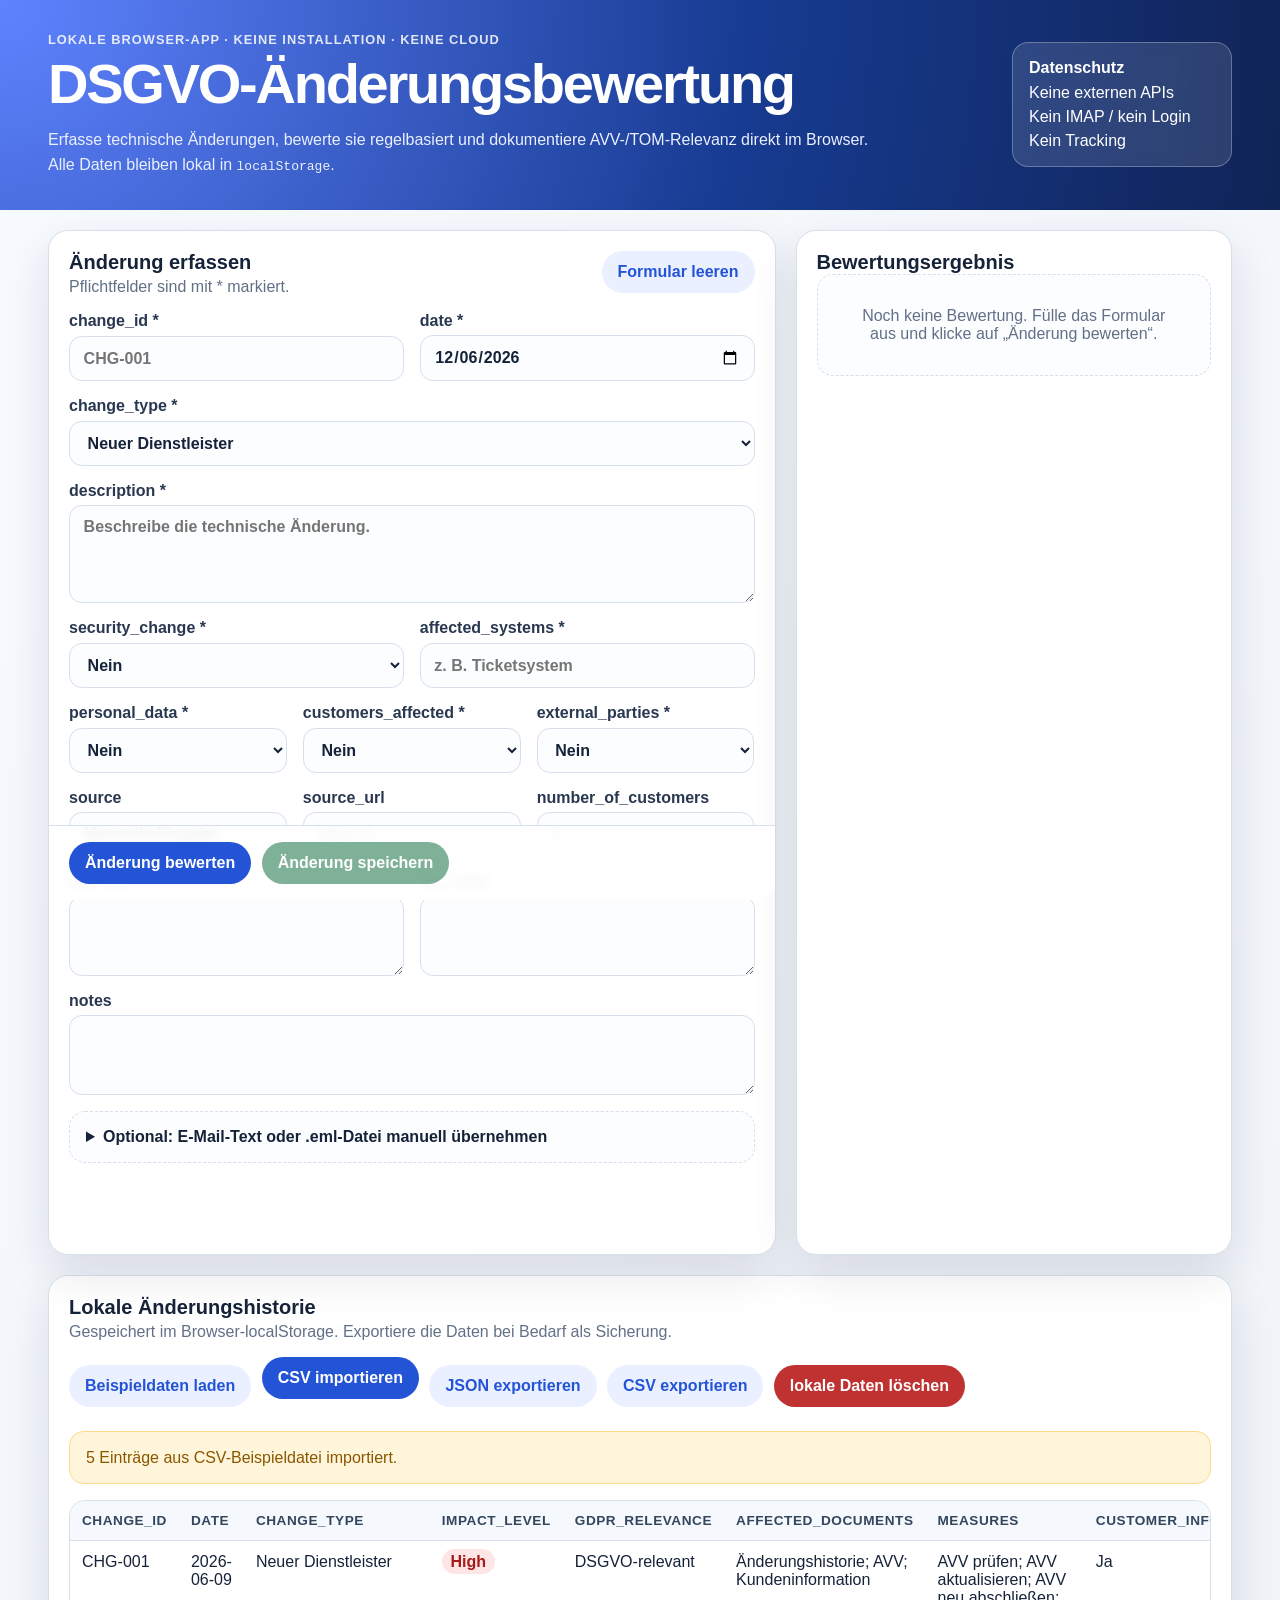
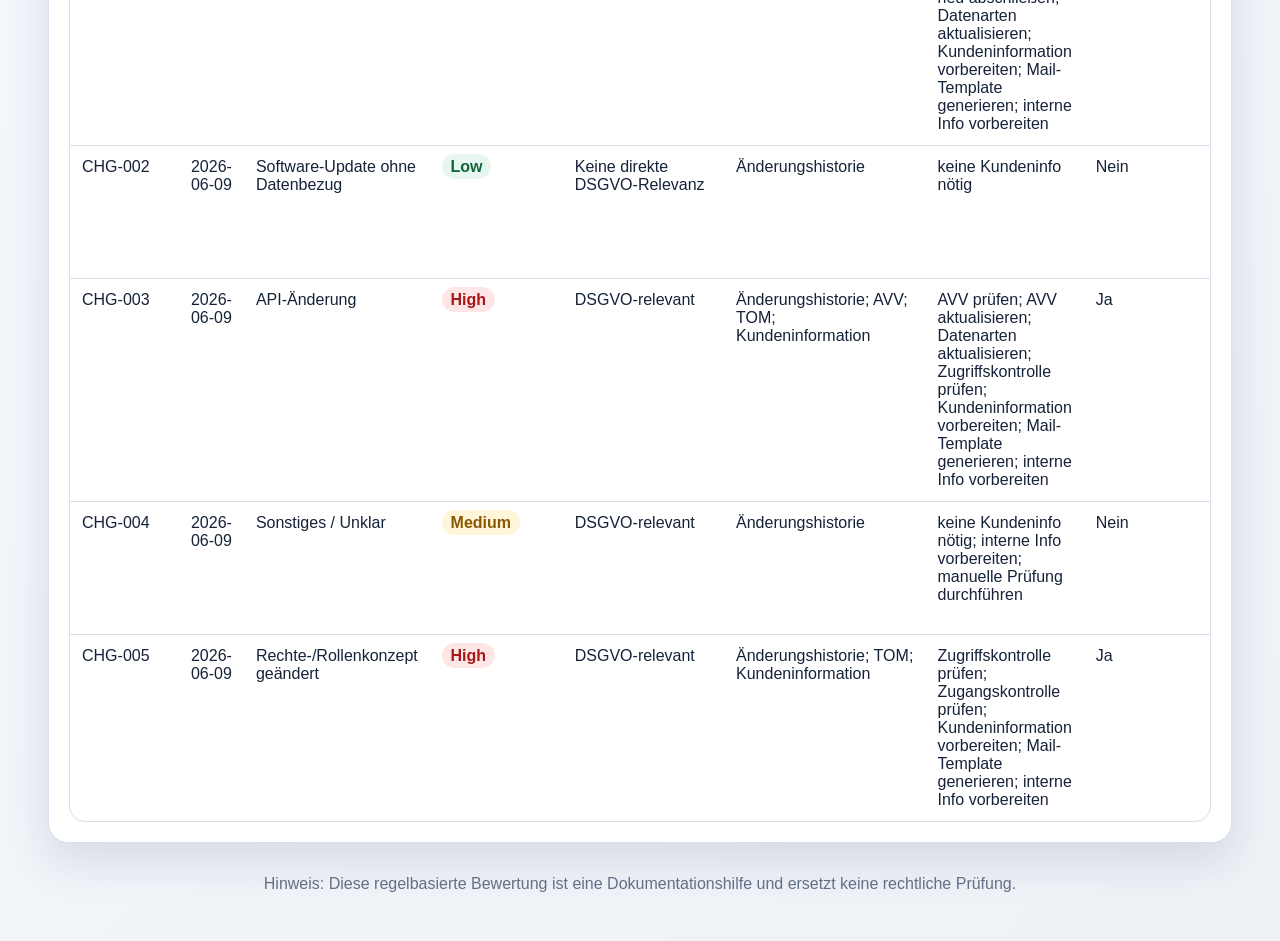
==== index.html @ 9f5cf0b9 "Merge branch 'main' into codex/build-mvp-version-of-local-gdpr-assessment-app-z690v2" ====
<!doctype html>
<html lang="de">
<head>
  <meta charset="utf-8">
  <meta name="viewport" content="width=device-width, initial-scale=1">
  <title>Lokale DSGVO-Änderungsbewertung</title>
  <link rel="stylesheet" href="styles.css">
</head>
<body>
  <header class="hero">
    <div>
      <p class="eyebrow">Lokale Browser-App · keine Installation · keine Cloud</p>
      <h1>DSGVO-Änderungsbewertung</h1>
      <p class="intro">Erfasse technische Änderungen, bewerte sie regelbasiert und dokumentiere AVV-/TOM-Relevanz direkt im Browser. Alle Daten bleiben lokal in <code>localStorage</code>.</p>
    </div>
    <div class="privacy-card" aria-label="Datenschutzhinweise">
      <strong>Datenschutz</strong>
      <span>Keine externen APIs</span>
      <span>Kein IMAP / kein Login</span>
      <span>Kein Tracking</span>
    </div>
  </header>

  <main class="app-shell">
    <section class="panel form-panel" aria-labelledby="form-title">
      <div class="section-heading">
        <div>
          <h2 id="form-title">Änderung erfassen</h2>
          <p>Pflichtfelder sind mit * markiert.</p>
        </div>
        <button id="resetFormBtn" class="secondary" type="button">Formular leeren</button>
      </div>

      <div id="storageWarning" class="alert warning hidden"></div>
      <div id="validationErrors" class="alert danger hidden"></div>

      <form id="changeForm" novalidate>
        <div class="grid two">
          <label>change_id *
            <input id="change_id" name="change_id" type="text" placeholder="CHG-001" required>
          </label>
          <label>date *
            <input id="date" name="date" type="date" required>
          </label>
        </div>

        <label>change_type *
          <select id="change_type" name="change_type" required></select>
        </label>

        <label>description *
          <textarea id="description" name="description" rows="4" placeholder="Beschreibe die technische Änderung." required></textarea>
        </label>

        <div class="grid two">
          <label>security_change *
            <select id="security_change" name="security_change" required></select>
          </label>
          <label>affected_systems *
            <input id="affected_systems" name="affected_systems" type="text" placeholder="z. B. Ticketsystem" required>
          </label>
        </div>

        <div class="grid three">
          <label>personal_data *
            <select id="personal_data" name="personal_data" required></select>
          </label>
          <label>customers_affected *
            <select id="customers_affected" name="customers_affected" required></select>
          </label>
          <label>external_parties *
            <select id="external_parties" name="external_parties" required></select>
          </label>
        </div>

        <div class="grid three">
          <label>source
            <input id="source" name="source" type="text" placeholder="Manuelle Eingabe">
          </label>
          <label>source_url
            <input id="source_url" name="source_url" type="url" placeholder="https://...">
          </label>
          <label>number_of_customers
            <input id="number_of_customers" name="number_of_customers" type="number" min="0" step="1" placeholder="0">
          </label>
        </div>

        <div class="grid two">
          <label>old_text
            <textarea id="old_text" name="old_text" rows="3"></textarea>
          </label>
          <label>new_text
            <textarea id="new_text" name="new_text" rows="3"></textarea>
          </label>
        </div>

        <label>notes
          <textarea id="notes" name="notes" rows="3"></textarea>
        </label>

        <details class="email-box">
          <summary>Optional: E-Mail-Text oder .eml-Datei manuell übernehmen</summary>
          <p>Kein Login, kein IMAP, keine automatische Verbindung. Inhalte werden nur lokal im Formular verwendet.</p>
          <div class="grid three">
            <label>email_sender
              <input id="email_sender" name="email_sender" type="text">
            </label>
            <label>email_subject
              <input id="email_subject" name="email_subject" type="text">
            </label>
            <label>email_received_at
              <input id="email_received_at" name="email_received_at" type="text" placeholder="2026-06-09 10:30">
            </label>
          </div>
          <label>E-Mail-Text einfügen
            <textarea id="emailText" rows="5" placeholder="Betreff, Absender und Nachrichtentext optional hier einfügen."></textarea>
          </label>
          <div class="button-row">
            <button id="applyEmailTextBtn" class="secondary" type="button">E-Mail-Text übernehmen</button>
            <label class="file-button">.eml-Datei laden
              <input id="emlUpload" type="file" accept=".eml,text/plain">
            </label>
          </div>
        </details>

        <div class="button-row sticky-actions">
          <button id="evaluateBtn" type="button">Änderung bewerten</button>
          <button id="saveBtn" class="success" type="button" disabled>Änderung speichern</button>
        </div>
      </form>
    </section>

    <section class="panel result-panel" aria-labelledby="result-title">
      <h2 id="result-title">Bewertungsergebnis</h2>
      <div id="resultBox" class="empty-state">Noch keine Bewertung. Fülle das Formular aus und klicke auf „Änderung bewerten“.</div>
    </section>
  </main>

  <section class="panel history-panel" aria-labelledby="history-title">
    <div class="section-heading wrap">
      <div>
        <h2 id="history-title">Lokale Änderungshistorie</h2>
        <p>Gespeichert im Browser-localStorage. Exportiere die Daten bei Bedarf als Sicherung.</p>
      </div>
      <div class="button-row">
        <button id="loadSamplesBtn" class="secondary" type="button">Beispieldaten laden</button>
        <label class="file-button">CSV importieren
          <input id="csvUpload" type="file" accept=".csv,text/csv">
        </label>
        <button id="exportJsonBtn" class="secondary" type="button">JSON exportieren</button>
        <button id="exportCsvBtn" class="secondary" type="button">CSV exportieren</button>
        <button id="clearDataBtn" class="danger-button" type="button">lokale Daten löschen</button>
      </div>
    </div>
    <div id="importErrors" class="alert danger hidden"></div>
    <div class="table-wrap">
      <table id="historyTable">
        <thead></thead>
        <tbody></tbody>
      </table>
    </div>
  </section>

  <footer>
    <p>Hinweis: Diese regelbasierte Bewertung ist eine Dokumentationshilfe und ersetzt keine rechtliche Prüfung.</p>
  </footer>

  <script src="script.js"></script>
</body>
</html>
---- styles.css ----
:root {
  --bg: #eef2f7;
  --panel: #ffffff;
  --text: #152238;
  --muted: #627086;
  --border: #d7dfeb;
  --primary: #2454d6;
  --primary-dark: #183d9b;
  --success: #177245;
  --danger: #c03232;
  --warning: #a86400;
  --low: #e7f7ef;
  --low-text: #10653a;
  --medium: #fff5db;
  --medium-text: #8a5700;
  --high: #ffe6e6;
  --high-text: #a71919;
  --shadow: 0 18px 45px rgba(21, 34, 56, 0.12);
}

* { box-sizing: border-box; }

body {
  margin: 0;
  font-family: "Segoe UI", Roboto, Arial, sans-serif;
  color: var(--text);
  background: linear-gradient(135deg, #f7faff 0%, var(--bg) 100%);
}

.hero {
  display: flex;
  justify-content: space-between;
  gap: 2rem;
  padding: 2rem clamp(1rem, 4vw, 3rem);
  color: #fff;
  background: radial-gradient(circle at top left, #5f83ff, #173b91 58%, #102456 100%);
}

h1, h2, h3 { margin: 0; }

h1 {
  margin-top: 0.25rem;
  font-size: clamp(2rem, 5vw, 3.5rem);
  letter-spacing: -0.04em;
}

h2 { font-size: 1.25rem; }

.eyebrow {
  margin: 0;
  font-size: 0.8rem;
  font-weight: 700;
  letter-spacing: 0.08em;
  text-transform: uppercase;
  opacity: 0.85;
}

.intro {
  max-width: 850px;
  margin: 0.75rem 0 0;
  line-height: 1.55;
  color: #eaf0ff;
}

.privacy-card {
  min-width: 220px;
  align-self: center;
  display: grid;
  gap: 0.4rem;
  padding: 1rem;
  border: 1px solid rgba(255, 255, 255, 0.28);
  border-radius: 1rem;
  background: rgba(255, 255, 255, 0.12);
  backdrop-filter: blur(8px);
}

.app-shell {
  display: grid;
  grid-template-columns: minmax(0, 1.25fr) minmax(340px, 0.75fr);
  gap: 1.25rem;
  padding: 1.25rem clamp(1rem, 4vw, 3rem);
}

.panel {
  background: var(--panel);
  border: 1px solid var(--border);
  border-radius: 1.25rem;
  box-shadow: var(--shadow);
  padding: 1.25rem;
}

.section-heading {
  display: flex;
  justify-content: space-between;
  align-items: flex-start;
  gap: 1rem;
  margin-bottom: 1rem;
}

.section-heading p {
  margin: 0.25rem 0 0;
  color: var(--muted);
}

.wrap { flex-wrap: wrap; }

.grid {
  display: grid;
  gap: 1rem;
}

.grid.two { grid-template-columns: repeat(2, minmax(0, 1fr)); }
.grid.three { grid-template-columns: repeat(3, minmax(0, 1fr)); }

label {
  display: grid;
  gap: 0.35rem;
  margin-bottom: 1rem;
  font-weight: 700;
  color: #293850;
}

input, select, textarea {
  width: 100%;
  border: 1px solid var(--border);
  border-radius: 0.8rem;
  padding: 0.75rem 0.85rem;
  font: inherit;
  color: var(--text);
  background: #fbfdff;
  transition: border-color 0.15s, box-shadow 0.15s;
}

textarea { resize: vertical; }

input:focus, select:focus, textarea:focus {
  outline: none;
  border-color: var(--primary);
  box-shadow: 0 0 0 4px rgba(36, 84, 214, 0.12);
}

button, .file-button {
  display: inline-flex;
  align-items: center;
  justify-content: center;
  gap: 0.35rem;
  border: 0;
  border-radius: 999px;
  padding: 0.75rem 1rem;
  font: inherit;
  font-weight: 800;
  color: #fff;
  background: var(--primary);
  cursor: pointer;
  transition: transform 0.12s, background 0.12s, opacity 0.12s;
}

button:hover, .file-button:hover { transform: translateY(-1px); background: var(--primary-dark); }
button:disabled { cursor: not-allowed; opacity: 0.55; transform: none; }

.secondary { color: var(--primary); background: #eaf0ff; }
.secondary:hover { color: #fff; background: var(--primary); }
.success { background: var(--success); }
.danger-button { background: var(--danger); }

.file-button input { display: none; }

.button-row {
  display: flex;
  flex-wrap: wrap;
  gap: 0.65rem;
  align-items: center;
}

.sticky-actions {
  position: sticky;
  bottom: 0;
  margin: 1rem -1.25rem -1.25rem;
  padding: 1rem 1.25rem;
  border-top: 1px solid var(--border);
  border-radius: 0 0 1.25rem 1.25rem;
  background: rgba(255, 255, 255, 0.92);
  backdrop-filter: blur(6px);
}

.email-box {
  margin: 1rem 0;
  padding: 1rem;
  border: 1px dashed var(--border);
  border-radius: 1rem;
  background: #fbfdff;
}

.email-box summary {
  font-weight: 800;
  cursor: pointer;
}

.alert {
  margin: 0 0 1rem;
  padding: 0.85rem 1rem;
  border-radius: 0.9rem;
  line-height: 1.45;
}

.alert.danger { color: var(--high-text); background: var(--high); border: 1px solid #ffbdbd; }
.alert.warning { color: var(--medium-text); background: var(--medium); border: 1px solid #ffd98b; }
.hidden { display: none; }

.empty-state {
  padding: 2rem;
  border: 1px dashed var(--border);
  border-radius: 1rem;
  color: var(--muted);
  text-align: center;
  background: #fbfdff;
}

.result-card {
  display: grid;
  gap: 1rem;
}

.impact-badge {
  display: inline-flex;
  align-items: center;
  justify-content: center;
  width: fit-content;
  border-radius: 999px;
  padding: 0.45rem 0.9rem;
  font-size: 0.95rem;
  font-weight: 900;
}

.impact-low { color: var(--low-text); background: var(--low); }
.impact-medium { color: var(--medium-text); background: var(--medium); }
.impact-high { color: var(--high-text); background: var(--high); }

.result-message {
  border-radius: 1rem;
  padding: 1rem;
  font-weight: 800;
}

.result-message.low { color: var(--low-text); background: var(--low); }
.result-message.medium { color: var(--medium-text); background: var(--medium); }
.result-message.high { color: var(--high-text); background: var(--high); }

.chip-list {
  display: flex;
  flex-wrap: wrap;
  gap: 0.45rem;
  padding: 0;
  margin: 0;
  list-style: none;
}

.chip-list li {
  border-radius: 999px;
  padding: 0.35rem 0.65rem;
  background: #eef3fb;
  color: #31445f;
  font-weight: 700;
}

.history-panel {
  margin: 0 clamp(1rem, 4vw, 3rem) 2rem;
}

.table-wrap {
  overflow-x: auto;
  border: 1px solid var(--border);
  border-radius: 1rem;
}

table {
  width: 100%;
  border-collapse: collapse;
  min-width: 1050px;
}

th, td {
  padding: 0.75rem;
  border-bottom: 1px solid var(--border);
  text-align: left;
  vertical-align: top;
}

th {
  position: sticky;
  top: 0;
  background: #f5f8fc;
  color: #34465e;
  font-size: 0.85rem;
  text-transform: uppercase;
  letter-spacing: 0.04em;
}

tr:last-child td { border-bottom: 0; }

.table-impact {
  border-radius: 999px;
  padding: 0.25rem 0.55rem;
  font-weight: 900;
  white-space: nowrap;
}

footer {
  padding: 0 3rem 2rem;
  color: var(--muted);
  text-align: center;
}

@media (max-width: 1050px) {
  .hero, .app-shell { grid-template-columns: 1fr; }
  .hero { flex-direction: column; }
  .app-shell { display: block; }
  .result-panel { margin-top: 1.25rem; }
}

@media (max-width: 760px) {
  .grid.two, .grid.three { grid-template-columns: 1fr; }
  .section-heading { display: grid; }
  button, .file-button { width: 100%; }
  footer { padding-inline: 1rem; }
}
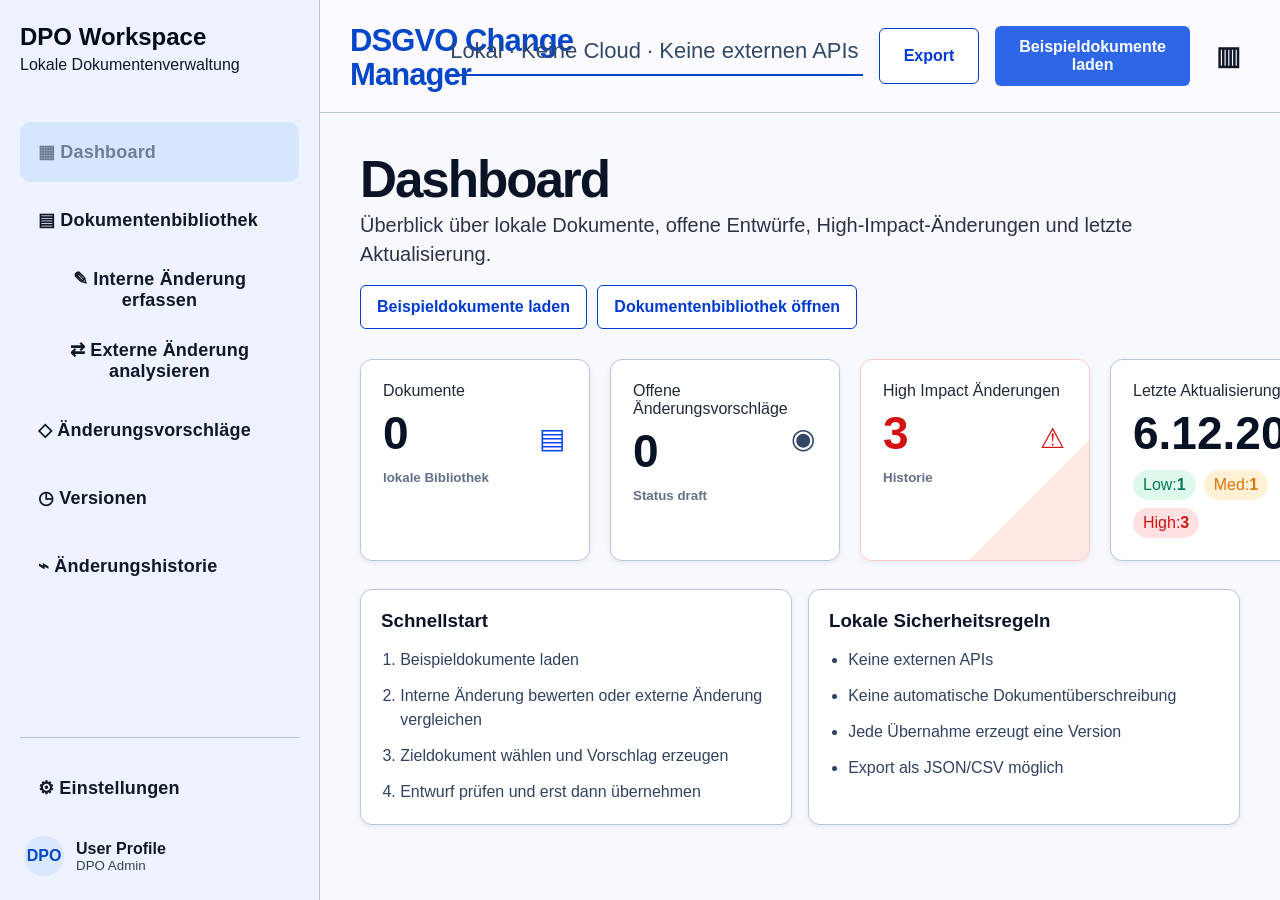
==== commit e1d59902: "Align UI with Stitch reference design" ====
--- a/index.html
+++ b/index.html
@@ -3,167 +3,299 @@
 <head>
   <meta charset="utf-8">
   <meta name="viewport" content="width=device-width, initial-scale=1">
-  <title>Lokale DSGVO-Änderungsbewertung</title>
+  <title>Lokale DSGVO-Dokumentenverwaltung</title>
   <link rel="stylesheet" href="styles.css">
 </head>
 <body>
-  <header class="hero">
-    <div>
-      <p class="eyebrow">Lokale Browser-App · keine Installation · keine Cloud</p>
-      <h1>DSGVO-Änderungsbewertung</h1>
-      <p class="intro">Erfasse technische Änderungen, bewerte sie regelbasiert und dokumentiere AVV-/TOM-Relevanz direkt im Browser. Alle Daten bleiben lokal in <code>localStorage</code>.</p>
+  <div class="dashboard-layout">
+    <aside class="sidebar" aria-label="Hauptnavigation">
+      <div class="brand-block">
+        <div class="brand-mark">§</div>
+        <div>
+          <strong>DPO Workspace</strong>
+          <span>Lokale Dokumentenverwaltung</span>
+        </div>
+      </div>
+      <nav class="side-nav">
+        <button class="nav-link active" type="button" data-target="dashboardSection">▦ Dashboard</button>
+        <button class="nav-link" type="button" data-target="librarySection">▤ Dokumentenbibliothek</button>
+        <button class="nav-link" type="button" data-target="internalSection">✎ Interne Änderung erfassen</button>
+        <button class="nav-link" type="button" data-target="externalSection">⇄ Externe Änderung analysieren</button>
+        <button class="nav-link" type="button" data-target="proposalSection">◇ Änderungsvorschläge</button>
+        <button class="nav-link" type="button" data-target="versionsSection">◷ Versionen</button>
+        <button class="nav-link" type="button" data-target="historySection">⌁ Änderungshistorie</button>
+      </nav>
+      <div class="sidebar-footer">
+        <button class="nav-link settings-link" type="button" data-target="settingsSection">⚙ Einstellungen</button>
+        <div class="user-profile"><span class="avatar">DPO</span><div><strong>User Profile</strong><small>DPO Admin</small></div></div>
+      </div>
+    </aside>
+
+    <div class="workspace">
+      <header class="topbar">
+        <div>
+          <p class="eyebrow">Lokal · Keine Cloud · Keine externen APIs</p>
+          <h1>DSGVO Change Manager</h1>
+          <p class="intro">Regelbasierte Prüfhinweise, Dokumentversionen und bearbeitbare Änderungsvorschläge – vollständig lokal im Browser.</p>
+        </div>
+        <div class="topbar-actions" aria-label="Schnellaktionen">
+          <span class="trust-pill">Lokal · Keine Cloud · Keine externen APIs</span>
+          <button id="topExportBtn" class="ghost-button" type="button">Export</button>
+          <button id="topLoadSamplesBtn" type="button">Beispieldokumente laden</button>
+          <button id="topClearBtn" class="icon-danger" type="button" title="Lokale Daten löschen" aria-label="Lokale Daten löschen">▥</button>
+        </div>
+      </header>
+
+      <main>
+        <section id="dashboardSection" class="view-section active-view" aria-labelledby="dashboard-title">
+          <div class="section-heading wrap">
+            <div>
+              <h2 id="dashboard-title">Dashboard</h2>
+              <p>Überblick über lokale Dokumente, offene Entwürfe, High-Impact-Änderungen und letzte Aktualisierung.</p>
+            </div>
+            <div class="button-row">
+              <button id="dashboardLoadSamplesBtn" class="secondary" type="button">Beispieldokumente laden</button>
+              <button class="secondary jump-button" type="button" data-target="librarySection">Dokumentenbibliothek öffnen</button>
+            </div>
+          </div>
+          <div class="metric-grid">
+            <article class="metric-card metric-docs"><span>Dokumente</span><strong id="metricDocuments">0</strong><small>lokale Bibliothek</small></article>
+            <article class="metric-card metric-drafts"><span>Offene Änderungsvorschläge</span><strong id="metricDrafts">0</strong><small>Status draft</small></article>
+            <article class="metric-card high metric-high"><span>High Impact Änderungen</span><strong id="metricHighImpact">0</strong><small>Historie</small></article>
+            <article class="metric-card metric-updated"><span>Letzte Aktualisierung</span><strong id="metricUpdated">-</strong><small><span class="mini-pill low">Low: <b id="metricLowImpact">0</b></span><span class="mini-pill medium">Med: <b id="metricMediumImpact">0</b></span><span class="mini-pill high">High: <b id="metricHighImpactSmall">0</b></span></small></article>
+          </div>
+          <div class="dashboard-grid">
+            <article class="panel dashboard-card">
+              <h3>Schnellstart</h3>
+              <ol class="steps-list">
+                <li>Beispieldokumente laden</li>
+                <li>Interne Änderung bewerten oder externe Änderung vergleichen</li>
+                <li>Zieldokument wählen und Vorschlag erzeugen</li>
+                <li>Entwurf prüfen und erst dann übernehmen</li>
+              </ol>
+            </article>
+            <article class="panel dashboard-card">
+              <h3>Lokale Sicherheitsregeln</h3>
+              <ul class="check-list">
+                <li>Keine externen APIs</li>
+                <li>Keine automatische Dokumentüberschreibung</li>
+                <li>Jede Übernahme erzeugt eine Version</li>
+                <li>Export als JSON/CSV möglich</li>
+              </ul>
+            </article>
+          </div>
+        </section>
+
+        <section id="librarySection" class="view-section" aria-labelledby="library-title">
+          <section class="panel library-panel">
+            <div class="section-heading wrap">
+              <div>
+                <h2 id="library-title">Dokumentenbibliothek</h2>
+                <p>Verwalten und durchsuchen Sie alle DSGVO-relevanten Dokumente.</p>
+              </div>
+              <div class="button-row">
+                <button id="loadSampleDocumentsBtn" class="secondary" type="button">Beispieldokumente laden</button>
+                <label class="file-button add-button">＋ Hinzufügen
+                  <input id="documentImport" type="file" accept=".json,.txt,.csv,application/json,text/plain,text/csv">
+                </label>
+                <button id="exportDocumentsBtn" class="secondary" type="button">Dokumentenbibliothek exportieren JSON</button>
+              </div>
+            </div>
+            <div id="storageWarning" class="alert warning hidden"></div>
+            <div id="documentMessage" class="alert hidden"></div>
+            <div class="filter-row">
+              <label>Suche<input id="documentSearch" type="search" placeholder="Titel, ID oder Text suchen"></label>
+              <label>Dokumenttyp<select id="documentTypeFilter"><option value="">Alle Typen</option></select></label>
+            </div>
+            <div class="grid library-grid">
+              <div>
+                <label>Dokument auswählen<select id="documentSelect"></select></label>
+                <div class="table-wrap compact"><table id="documentTable"><thead></thead><tbody></tbody></table></div>
+              </div>
+              <div id="documentDetails" class="detail-box empty-state">Noch kein Dokument ausgewählt.</div>
+              <div>
+                <h3>Versionen zum Dokument</h3>
+                <div id="versionList" class="version-list empty-state">Noch keine Versionen vorhanden.</div>
+              </div>
+            </div>
+          </section>
+        </section>
+
+        <section id="internalSection" class="view-section" aria-labelledby="form-title">
+          <section id="modeInternal" class="app-shell">
+            <section class="panel form-panel">
+              <div class="section-heading">
+                <div>
+                  <h2 id="form-title">Interne Änderung erfassen</h2>
+                  <p>Manuelle Änderungseingabe, CSV/TXT-Import und regelbasierte DSGVO-Bewertung.</p>
+                </div>
+                <button id="resetFormBtn" class="secondary" type="button">Formular leeren</button>
+              </div>
+              <div id="validationErrors" class="alert danger hidden"></div>
+              <form id="changeForm" novalidate>
+                <div class="grid two">
+                  <label>change_id *<input id="change_id" name="change_id" type="text" placeholder="CHG-001" required></label>
+                  <label>date *<input id="date" name="date" type="date" required></label>
+                </div>
+                <label>change_type *<select id="change_type" name="change_type" required></select></label>
+                <label>description *<textarea id="description" name="description" rows="4" placeholder="Beschreibe die technische Änderung." required></textarea></label>
+                <div class="grid two">
+                  <label>security_change *<select id="security_change" name="security_change" required></select></label>
+                  <label>affected_systems *<input id="affected_systems" name="affected_systems" type="text" placeholder="z. B. Ticketsystem" required></label>
+                </div>
+                <div class="grid three">
+                  <label>personal_data *<select id="personal_data" name="personal_data" required></select></label>
+                  <label>customers_affected *<select id="customers_affected" name="customers_affected" required></select></label>
+                  <label>external_parties *<select id="external_parties" name="external_parties" required></select></label>
+                </div>
+                <div class="grid three">
+                  <label>source<input id="source" name="source" type="text" placeholder="Manuelle Eingabe"></label>
+                  <label>source_url<input id="source_url" name="source_url" type="url" placeholder="https://..."></label>
+                  <label>number_of_customers<input id="number_of_customers" name="number_of_customers" type="number" min="0" step="1" placeholder="0"></label>
+                </div>
+                <div class="grid two">
+                  <label>old_text<textarea id="old_text" name="old_text" rows="3"></textarea></label>
+                  <label>new_text<textarea id="new_text" name="new_text" rows="3"></textarea></label>
+                </div>
+                <label>notes<textarea id="notes" name="notes" rows="3"></textarea></label>
+                <div class="button-row"><label class="file-button">Änderung aus CSV/TXT importieren<input id="changeImport" type="file" accept=".csv,.txt,text/csv,text/plain"></label></div>
+                <details class="email-box">
+                  <summary>Optional: E-Mail-Text oder .eml-Datei manuell übernehmen</summary>
+                  <p>Kein Login, kein IMAP, keine automatische Verbindung. Inhalte werden nur lokal im Formular verwendet.</p>
+                  <div class="grid three">
+                    <label>email_sender<input id="email_sender" name="email_sender" type="text"></label>
+                    <label>email_subject<input id="email_subject" name="email_subject" type="text"></label>
+                    <label>email_received_at<input id="email_received_at" name="email_received_at" type="text" placeholder="2026-06-09 10:30"></label>
+                  </div>
+                  <label>E-Mail-Text einfügen<textarea id="emailText" rows="5" placeholder="Betreff, Absender und Nachrichtentext optional hier einfügen."></textarea></label>
+                  <div class="button-row">
+                    <button id="applyEmailTextBtn" class="secondary" type="button">E-Mail-Text übernehmen</button>
+                    <label class="file-button">.eml-Datei laden<input id="emlUpload" type="file" accept=".eml,text/plain"></label>
+                  </div>
+                </details>
+                <div class="button-row sticky-actions">
+                  <button id="evaluateBtn" type="button">Änderung bewerten</button>
+                  <button id="saveBtn" class="success" type="button" disabled>Änderung speichern</button>
+                </div>
+              </form>
+            </section>
+            <section class="panel result-panel" aria-labelledby="result-title">
+              <h2 id="result-title">Bewertungsergebnis</h2>
+              <div id="resultBox" class="empty-state">Noch keine Bewertung.</div>
+            </section>
+          </section>
+        </section>
+
+        <section id="externalSection" class="view-section" aria-labelledby="external-title">
+          <section id="modeExternal" class="panel">
+            <div class="section-heading wrap">
+              <div>
+                <h2 id="external-title">Externe Änderung analysieren</h2>
+                <p>Vergleichen Sie eingehende Dokumente mit bestehenden AVVs und identifizieren Sie DSGVO-relevante Abweichungen.</p>
+              </div>
+              <button id="compareExternalBtn" type="button">Externe Änderung vergleichen</button>
+            </div>
+            <div id="externalErrors" class="alert danger hidden"></div>
+            <div class="grid two">
+              <label>Bestandsdokument<select id="externalDocumentSelect"></select></label>
+              <label>Neue Textdatei laden (TXT/CSV)<input id="externalTextUpload" type="file" accept=".txt,.csv,text/plain,text/csv"></label>
+            </div>
+            <label>Neuer externer Text<textarea id="externalNewText" rows="10" placeholder="Neue Nutzungsbedingungen, neue AVV-Version oder geänderte technische Dokumentation hier einfügen."></textarea></label>
+            <div id="externalResult" class="empty-state">Noch kein Vergleich gestartet.</div>
+          </section>
+        </section>
+
+        <section id="proposalSection" class="view-section" aria-labelledby="proposal-title">
+          <section class="panel proposal-panel">
+            <div class="section-heading wrap">
+              <div>
+                <h2 id="proposal-title">Änderungsvorschläge</h2>
+                <p>Entwürfe prüfen, bearbeiten, als Prüfhinweis speichern, verwerfen oder nach Bestätigung versioniert übernehmen.</p>
+              </div>
+              <div class="button-row">
+                <label>Zieldokument<select id="targetDocumentSelect"></select></label>
+                <button id="generateProposalBtn" type="button">Änderungsvorschlag erzeugen</button>
+              </div>
+            </div>
+            <div id="proposalMessage" class="alert hidden"></div>
+            <div class="grid two proposal-grid">
+              <div>
+                <h3>Aktueller Vorschlag</h3>
+                <div id="proposalMeta" class="detail-box empty-state">Noch kein Vorschlag erzeugt.</div>
+              </div>
+              <div>
+                <h3>Offene Entwürfe</h3>
+                <div id="proposalList" class="version-list empty-state">Noch keine offenen Entwürfe.</div>
+              </div>
+            </div>
+            <label>Vorgeschlagener / bearbeitbarer Text<textarea id="proposalText" rows="10" placeholder="Hier erscheint der Änderungsvorschlag. Du kannst ihn vor der Übernahme bearbeiten."></textarea></label>
+            <div class="button-row">
+              <button id="applyProposalBtn" class="success" type="button" disabled>Änderung übernehmen</button>
+              <button id="saveReviewBtn" class="secondary" type="button" disabled>Nur als Prüfhinweis speichern</button>
+              <button id="discardProposalBtn" class="danger-button" type="button" disabled>Verwerfen</button>
+            </div>
+          </section>
+        </section>
+
+        <section id="versionsSection" class="view-section" aria-labelledby="versions-title">
+          <section class="panel">
+            <div class="section-heading wrap">
+              <div>
+                <h2 id="versions-title">Versionen</h2>
+                <p>Timeline aller bestätigten Dokumentversionen. Alte Texte bleiben erhalten.</p>
+              </div>
+            </div>
+            <div id="versionTimeline" class="timeline empty-state">Noch keine bestätigten Versionen vorhanden.</div>
+          </section>
+        </section>
+
+        <section id="historySection" class="view-section" aria-labelledby="history-title">
+          <section class="panel history-panel">
+            <div class="section-heading wrap">
+              <div>
+                <h2 id="history-title">Änderungshistorie</h2>
+                <p>Vollständiges Audit-Log aller Dokumentenänderungen und DSGVO-Anpassungen.</p>
+              </div>
+              <div class="button-row">
+                <button id="loadSamplesBtn" class="secondary" type="button">Beispieländerungen laden</button>
+                <label class="file-button">CSV importieren<input id="csvUpload" type="file" accept=".csv,text/csv"></label>
+                <button id="exportJsonBtn" class="secondary" type="button">Änderungshistorie exportieren JSON</button>
+                <button id="exportCsvBtn" class="secondary" type="button">Änderungshistorie exportieren CSV</button>
+              </div>
+            </div>
+            <div id="importErrors" class="alert danger hidden"></div>
+            <div class="table-wrap"><table id="historyTable"><thead></thead><tbody></tbody></table></div>
+          </section>
+        </section>
+
+        <section id="settingsSection" class="view-section" aria-labelledby="settings-title">
+          <section class="panel settings-panel">
+            <div class="section-heading wrap">
+              <div>
+                <h2 id="settings-title">Einstellungen</h2>
+                <p>Lokale Datenverwaltung, Datenschutz und Reset-Funktionen.</p>
+              </div>
+              <button id="clearDataBtn" class="danger-button" type="button">Lokale Daten löschen</button>
+            </div>
+            <div class="settings-grid">
+              <article class="detail-box">
+                <h3>Lokale Speicherung</h3>
+                <p>Dokumente, Versionen, Vorschläge und Historie werden nur im Browser-localStorage gespeichert.</p>
+              </article>
+              <article class="detail-box">
+                <h3>Datenschutz</h3>
+                <p>Keine Cloud, keine externen APIs, keine externen LLMs, keine automatische Rechtsberatung.</p>
+              </article>
+              <article class="detail-box">
+                <h3>Export empfohlen</h3>
+                <p>Exportiere wichtige Daten regelmäßig als JSON/CSV, da Browserdaten gelöscht werden können.</p>
+              </article>
+            </div>
+          </section>
+        </section>
+      </main>
     </div>
-    <div class="privacy-card" aria-label="Datenschutzhinweise">
-      <strong>Datenschutz</strong>
-      <span>Keine externen APIs</span>
-      <span>Kein IMAP / kein Login</span>
-      <span>Kein Tracking</span>
-    </div>
-  </header>
-
-  <main class="app-shell">
-    <section class="panel form-panel" aria-labelledby="form-title">
-      <div class="section-heading">
-        <div>
-          <h2 id="form-title">Änderung erfassen</h2>
-          <p>Pflichtfelder sind mit * markiert.</p>
-        </div>
-        <button id="resetFormBtn" class="secondary" type="button">Formular leeren</button>
-      </div>
-
-      <div id="storageWarning" class="alert warning hidden"></div>
-      <div id="validationErrors" class="alert danger hidden"></div>
-
-      <form id="changeForm" novalidate>
-        <div class="grid two">
-          <label>change_id *
-            <input id="change_id" name="change_id" type="text" placeholder="CHG-001" required>
-          </label>
-          <label>date *
-            <input id="date" name="date" type="date" required>
-          </label>
-        </div>
-
-        <label>change_type *
-          <select id="change_type" name="change_type" required></select>
-        </label>
-
-        <label>description *
-          <textarea id="description" name="description" rows="4" placeholder="Beschreibe die technische Änderung." required></textarea>
-        </label>
-
-        <div class="grid two">
-          <label>security_change *
-            <select id="security_change" name="security_change" required></select>
-          </label>
-          <label>affected_systems *
-            <input id="affected_systems" name="affected_systems" type="text" placeholder="z. B. Ticketsystem" required>
-          </label>
-        </div>
-
-        <div class="grid three">
-          <label>personal_data *
-            <select id="personal_data" name="personal_data" required></select>
-          </label>
-          <label>customers_affected *
-            <select id="customers_affected" name="customers_affected" required></select>
-          </label>
-          <label>external_parties *
-            <select id="external_parties" name="external_parties" required></select>
-          </label>
-        </div>
-
-        <div class="grid three">
-          <label>source
-            <input id="source" name="source" type="text" placeholder="Manuelle Eingabe">
-          </label>
-          <label>source_url
-            <input id="source_url" name="source_url" type="url" placeholder="https://...">
-          </label>
-          <label>number_of_customers
-            <input id="number_of_customers" name="number_of_customers" type="number" min="0" step="1" placeholder="0">
-          </label>
-        </div>
-
-        <div class="grid two">
-          <label>old_text
-            <textarea id="old_text" name="old_text" rows="3"></textarea>
-          </label>
-          <label>new_text
-            <textarea id="new_text" name="new_text" rows="3"></textarea>
-          </label>
-        </div>
-
-        <label>notes
-          <textarea id="notes" name="notes" rows="3"></textarea>
-        </label>
-
-        <details class="email-box">
-          <summary>Optional: E-Mail-Text oder .eml-Datei manuell übernehmen</summary>
-          <p>Kein Login, kein IMAP, keine automatische Verbindung. Inhalte werden nur lokal im Formular verwendet.</p>
-          <div class="grid three">
-            <label>email_sender
-              <input id="email_sender" name="email_sender" type="text">
-            </label>
-            <label>email_subject
-              <input id="email_subject" name="email_subject" type="text">
-            </label>
-            <label>email_received_at
-              <input id="email_received_at" name="email_received_at" type="text" placeholder="2026-06-09 10:30">
-            </label>
-          </div>
-          <label>E-Mail-Text einfügen
-            <textarea id="emailText" rows="5" placeholder="Betreff, Absender und Nachrichtentext optional hier einfügen."></textarea>
-          </label>
-          <div class="button-row">
-            <button id="applyEmailTextBtn" class="secondary" type="button">E-Mail-Text übernehmen</button>
-            <label class="file-button">.eml-Datei laden
-              <input id="emlUpload" type="file" accept=".eml,text/plain">
-            </label>
-          </div>
-        </details>
-
-        <div class="button-row sticky-actions">
-          <button id="evaluateBtn" type="button">Änderung bewerten</button>
-          <button id="saveBtn" class="success" type="button" disabled>Änderung speichern</button>
-        </div>
-      </form>
-    </section>
-
-    <section class="panel result-panel" aria-labelledby="result-title">
-      <h2 id="result-title">Bewertungsergebnis</h2>
-      <div id="resultBox" class="empty-state">Noch keine Bewertung. Fülle das Formular aus und klicke auf „Änderung bewerten“.</div>
-    </section>
-  </main>
-
-  <section class="panel history-panel" aria-labelledby="history-title">
-    <div class="section-heading wrap">
-      <div>
-        <h2 id="history-title">Lokale Änderungshistorie</h2>
-        <p>Gespeichert im Browser-localStorage. Exportiere die Daten bei Bedarf als Sicherung.</p>
-      </div>
-      <div class="button-row">
-        <button id="loadSamplesBtn" class="secondary" type="button">Beispieldaten laden</button>
-        <label class="file-button">CSV importieren
-          <input id="csvUpload" type="file" accept=".csv,text/csv">
-        </label>
-        <button id="exportJsonBtn" class="secondary" type="button">JSON exportieren</button>
-        <button id="exportCsvBtn" class="secondary" type="button">CSV exportieren</button>
-        <button id="clearDataBtn" class="danger-button" type="button">lokale Daten löschen</button>
-      </div>
-    </div>
-    <div id="importErrors" class="alert danger hidden"></div>
-    <div class="table-wrap">
-      <table id="historyTable">
-        <thead></thead>
-        <tbody></tbody>
-      </table>
-    </div>
-  </section>
-
-  <footer>
-    <p>Hinweis: Diese regelbasierte Bewertung ist eine Dokumentationshilfe und ersetzt keine rechtliche Prüfung.</p>
-  </footer>
+  </div>
 
   <script src="script.js"></script>
 </body>
--- a/styles.css
+++ b/styles.css
@@ -324,3 +324,986 @@
   button, .file-button { width: 100%; }
   footer { padding-inline: 1rem; }
 }
+
+main {
+  padding: 1.25rem clamp(1rem, 4vw, 3rem) 2rem;
+}
+
+main > .panel,
+main > .mode-tabs,
+main > .app-shell {
+  margin-bottom: 1.25rem;
+}
+
+.app-shell {
+  padding: 0;
+}
+
+.library-panel,
+.proposal-panel,
+.history-panel {
+  margin: 0 0 1.25rem;
+}
+
+.library-grid {
+  grid-template-columns: minmax(280px, 0.9fr) minmax(280px, 1fr) minmax(240px, 0.7fr);
+  align-items: start;
+}
+
+.mode-tabs {
+  display: flex;
+  flex-wrap: wrap;
+  gap: 0.75rem;
+}
+
+.tab {
+  color: var(--primary);
+  background: #dfe8ff;
+}
+
+.tab.active {
+  color: #fff;
+  background: var(--primary);
+  box-shadow: 0 10px 25px rgba(36, 84, 214, 0.22);
+}
+
+.detail-box {
+  padding: 1rem;
+  border: 1px solid var(--border);
+  border-radius: 1rem;
+  background: #fbfdff;
+}
+
+.detail-box dl {
+  display: grid;
+  grid-template-columns: max-content 1fr;
+  gap: 0.35rem 0.8rem;
+  margin: 0 0 1rem;
+}
+
+.detail-box dt {
+  font-weight: 900;
+  color: #34465e;
+}
+
+.detail-box dd {
+  margin: 0;
+  overflow-wrap: anywhere;
+}
+
+.detail-box pre {
+  max-height: 360px;
+  overflow: auto;
+  white-space: pre-wrap;
+  border: 1px solid var(--border);
+  border-radius: 0.8rem;
+  padding: 0.8rem;
+  background: #fff;
+}
+
+.version-list {
+  display: grid;
+  gap: 0.75rem;
+  max-height: 440px;
+  overflow: auto;
+}
+
+.version-card {
+  padding: 0.85rem;
+  border: 1px solid var(--border);
+  border-radius: 0.9rem;
+  background: #fbfdff;
+}
+
+.version-card span {
+  display: block;
+  margin-top: 0.25rem;
+  color: var(--muted);
+  font-size: 0.9rem;
+}
+
+.compact table {
+  min-width: 760px;
+}
+
+.diff-box {
+  display: grid;
+  gap: 0.7rem;
+  padding: 1rem;
+  border: 1px solid var(--border);
+  border-radius: 1rem;
+  background: #fbfdff;
+}
+
+.diff-box ins,
+.diff-box del {
+  display: block;
+  padding: 0.7rem;
+  border-radius: 0.7rem;
+  text-decoration: none;
+  white-space: pre-wrap;
+}
+
+.diff-box ins {
+  color: var(--low-text);
+  background: var(--low);
+  border-left: 4px solid var(--low-text);
+}
+
+.diff-box del {
+  color: var(--high-text);
+  background: var(--high);
+  border-left: 4px solid var(--high-text);
+}
+
+.proposal-panel .section-heading label {
+  min-width: 280px;
+  margin-bottom: 0;
+}
+
+@media (max-width: 1180px) {
+  .library-grid {
+    grid-template-columns: 1fr;
+  }
+}
+
+/* Stitch-inspirierte Dashboard-Shell: lokale Single-Page-App mit Sidebar */
+body {
+  background: #f5f7fb;
+}
+
+.dashboard-layout {
+  min-height: 100vh;
+  display: grid;
+  grid-template-columns: 292px minmax(0, 1fr);
+}
+
+.sidebar {
+  position: sticky;
+  top: 0;
+  height: 100vh;
+  display: flex;
+  flex-direction: column;
+  gap: 1.25rem;
+  padding: 1.25rem;
+  color: #dce8ff;
+  background: #0f2347;
+  border-right: 1px solid rgba(255, 255, 255, 0.08);
+}
+
+.brand-block {
+  display: flex;
+  align-items: center;
+  gap: 0.8rem;
+  padding: 0.75rem;
+}
+
+.brand-mark {
+  display: grid;
+  place-items: center;
+  width: 44px;
+  height: 44px;
+  border-radius: 14px;
+  color: #0f2347;
+  background: #eef5ff;
+  font-size: 1.35rem;
+  font-weight: 900;
+}
+
+.brand-block strong,
+.brand-block span {
+  display: block;
+}
+
+.brand-block strong {
+  color: #fff;
+  font-size: 1rem;
+}
+
+.brand-block span {
+  color: #9fb4d5;
+  font-size: 0.86rem;
+}
+
+.side-nav {
+  display: grid;
+  gap: 0.35rem;
+}
+
+.nav-link {
+  justify-content: flex-start;
+  width: 100%;
+  border-radius: 14px;
+  padding: 0.85rem 0.95rem;
+  color: #c7d8f5;
+  background: transparent;
+  font-weight: 800;
+}
+
+.nav-link:hover,
+.nav-link.active {
+  color: #fff;
+  background: #1d3b70;
+  transform: none;
+}
+
+.sidebar-note {
+  margin-top: auto;
+  padding: 1rem;
+  border: 1px solid rgba(255, 255, 255, 0.12);
+  border-radius: 18px;
+  background: rgba(255, 255, 255, 0.06);
+}
+
+.sidebar-note strong,
+.sidebar-note span {
+  display: block;
+}
+
+.sidebar-note span {
+  margin-top: 0.35rem;
+  color: #adc0df;
+  line-height: 1.45;
+  font-size: 0.88rem;
+}
+
+.workspace {
+  min-width: 0;
+}
+
+.topbar {
+  display: flex;
+  justify-content: space-between;
+  gap: 1.5rem;
+  align-items: center;
+  padding: 1.5rem clamp(1rem, 3vw, 2rem);
+  background: rgba(255, 255, 255, 0.92);
+  border-bottom: 1px solid var(--border);
+  position: sticky;
+  top: 0;
+  z-index: 5;
+  backdrop-filter: blur(10px);
+}
+
+.topbar h1 {
+  color: #10213f;
+  font-size: clamp(1.65rem, 3vw, 2.45rem);
+}
+
+.topbar .intro {
+  color: var(--muted);
+}
+
+.topbar .eyebrow {
+  color: var(--primary);
+}
+
+.topbar .privacy-card {
+  color: #1d355e;
+  min-width: 260px;
+  border-color: var(--border);
+  background: #f8fbff;
+}
+
+main {
+  max-width: 1560px;
+  margin: 0 auto;
+}
+
+.view-section {
+  display: none;
+}
+
+.view-section.active-view {
+  display: block;
+}
+
+.metric-grid {
+  display: grid;
+  grid-template-columns: repeat(4, minmax(0, 1fr));
+  gap: 1rem;
+  margin-bottom: 1.25rem;
+}
+
+.metric-card {
+  padding: 1.2rem;
+  border: 1px solid var(--border);
+  border-radius: 22px;
+  background: #fff;
+  box-shadow: var(--shadow);
+}
+
+.metric-card span,
+.metric-card small {
+  color: var(--muted);
+  font-weight: 800;
+}
+
+.metric-card strong {
+  display: block;
+  margin: 0.5rem 0 0.2rem;
+  color: #10213f;
+  font-size: clamp(2rem, 4vw, 3rem);
+  line-height: 1;
+}
+
+.metric-card.high strong {
+  color: var(--high-text);
+}
+
+.dashboard-grid,
+.settings-grid {
+  display: grid;
+  grid-template-columns: repeat(2, minmax(0, 1fr));
+  gap: 1rem;
+}
+
+.dashboard-card {
+  min-height: 220px;
+}
+
+.steps-list,
+.check-list {
+  display: grid;
+  gap: 0.75rem;
+  margin: 1rem 0 0;
+  padding-left: 1.2rem;
+  color: #30425f;
+  line-height: 1.5;
+}
+
+.filter-row {
+  display: grid;
+  grid-template-columns: minmax(240px, 1fr) minmax(220px, 320px);
+  gap: 1rem;
+  margin-bottom: 1rem;
+}
+
+.proposal-grid {
+  align-items: start;
+  margin-bottom: 1rem;
+}
+
+.timeline {
+  position: relative;
+  display: grid;
+  gap: 1rem;
+  padding-left: 1.25rem;
+}
+
+.timeline::before {
+  content: "";
+  position: absolute;
+  left: 0.42rem;
+  top: 0.4rem;
+  bottom: 0.4rem;
+  width: 2px;
+  background: #d9e3f2;
+}
+
+.timeline-item {
+  position: relative;
+  display: grid;
+  grid-template-columns: 24px 1fr;
+  gap: 0.75rem;
+  padding: 1rem;
+  border: 1px solid var(--border);
+  border-radius: 18px;
+  background: #fff;
+}
+
+.timeline-dot {
+  width: 14px;
+  height: 14px;
+  margin-top: 0.25rem;
+  border: 3px solid #fff;
+  border-radius: 50%;
+  background: var(--primary);
+  box-shadow: 0 0 0 3px #dce6ff;
+}
+
+.timeline-item strong,
+.timeline-item span {
+  display: block;
+}
+
+.timeline-item span {
+  margin-top: 0.25rem;
+  color: var(--muted);
+}
+
+.table-wrap table tbody tr:hover {
+  background: #f8fbff;
+}
+
+@media (max-width: 1180px) {
+  .dashboard-layout {
+    grid-template-columns: 1fr;
+  }
+
+  .sidebar {
+    position: static;
+    height: auto;
+  }
+
+  .side-nav {
+    grid-template-columns: repeat(2, minmax(0, 1fr));
+  }
+
+  .metric-grid,
+  .dashboard-grid,
+  .settings-grid {
+    grid-template-columns: repeat(2, minmax(0, 1fr));
+  }
+}
+
+@media (max-width: 760px) {
+  .topbar,
+  .dashboard-layout {
+    display: block;
+  }
+
+  .side-nav,
+  .metric-grid,
+  .dashboard-grid,
+  .settings-grid,
+  .filter-row {
+    grid-template-columns: 1fr;
+  }
+
+  .topbar .privacy-card {
+    margin-top: 1rem;
+    min-width: 0;
+  }
+}
+
+/* Bildreferenz-Anpassung: helles DPO-Workspace Dashboard */
+:root {
+  --stitch-bg: #f8f9ff;
+  --stitch-sidebar: #eef3ff;
+  --stitch-active: #d7e6ff;
+  --stitch-border: #bac5dc;
+  --stitch-blue: #0646c8;
+  --stitch-text: #0b1426;
+  --stitch-muted: #40516c;
+}
+
+body {
+  color: var(--stitch-text);
+  background: var(--stitch-bg);
+}
+
+.dashboard-layout {
+  grid-template-columns: 320px minmax(0, 1fr);
+  background: var(--stitch-bg);
+}
+
+.sidebar {
+  color: #111827;
+  background: var(--stitch-sidebar);
+  border-right: 1px solid var(--stitch-border);
+  padding: 24px 20px;
+}
+
+.brand-block {
+  padding: 0 0 28px;
+  gap: 0;
+}
+
+.brand-mark {
+  display: none;
+}
+
+.brand-block strong {
+  color: #050b18;
+  font-size: 24px;
+  line-height: 1.1;
+}
+
+.brand-block span {
+  margin-top: 6px;
+  color: #0f172a;
+  font-size: 16px;
+}
+
+.side-nav {
+  gap: 8px;
+}
+
+.nav-link {
+  min-height: 60px;
+  gap: 16px;
+  border-radius: 10px;
+  padding: 10px 18px;
+  color: #111827;
+  background: transparent;
+  font-size: 18px;
+  font-weight: 700;
+  letter-spacing: 0.01em;
+}
+
+.nav-link:hover,
+.nav-link.active {
+  color: #6f7f95;
+  background: var(--stitch-active);
+}
+
+.sidebar-footer {
+  margin-top: auto;
+  padding-top: 20px;
+  border-top: 1px solid var(--stitch-border);
+}
+
+.sidebar-footer .settings-link {
+  margin-bottom: 18px;
+}
+
+.user-profile {
+  display: flex;
+  align-items: center;
+  gap: 12px;
+  padding: 0 4px;
+}
+
+.avatar {
+  display: grid;
+  place-items: center;
+  min-width: 40px;
+  height: 40px;
+  border-radius: 50%;
+  color: var(--stitch-blue);
+  background: #d9e7ff;
+  font-weight: 800;
+}
+
+.user-profile strong,
+.user-profile small {
+  display: block;
+}
+
+.user-profile strong {
+  font-size: 16px;
+}
+
+.user-profile small {
+  color: #334155;
+}
+
+.topbar {
+  min-height: 88px;
+  padding: 20px 30px;
+  background: #fbfbff;
+  border-bottom: 1px solid var(--stitch-border);
+  box-shadow: none;
+}
+
+.topbar h1 {
+  color: var(--stitch-blue);
+  font-size: 31px;
+  font-weight: 800;
+  letter-spacing: -0.03em;
+  line-height: 1.1;
+}
+
+.topbar .eyebrow,
+.topbar .intro {
+  display: none;
+}
+
+.topbar-actions {
+  display: flex;
+  align-items: center;
+  justify-content: flex-end;
+  gap: 16px;
+  min-width: 0;
+}
+
+.trust-pill {
+  color: #334866;
+  border-bottom: 2px solid var(--stitch-blue);
+  padding: 0 4px 8px;
+  font-size: 22px;
+  line-height: 1.35;
+  white-space: nowrap;
+}
+
+button,
+.file-button {
+  border-radius: 6px;
+  background: #2d67e8;
+  box-shadow: none;
+}
+
+button:hover,
+.file-button:hover {
+  background: #0b4ed8;
+}
+
+.secondary,
+.ghost-button {
+  color: #003bd1;
+  border: 1px solid #003bd1;
+  background: #fff;
+}
+
+.secondary:hover,
+.ghost-button:hover {
+  color: #fff;
+  background: #0b4ed8;
+}
+
+.topbar-actions > button:not(.icon-danger) {
+  min-height: 56px;
+  padding-inline: 24px;
+  font-size: 16px;
+}
+
+.icon-danger {
+  width: 44px;
+  min-width: 44px;
+  height: 44px;
+  padding: 0;
+  color: #111827;
+  border: 0;
+  background: transparent;
+  font-size: 26px;
+}
+
+.icon-danger:hover {
+  color: #b91c1c;
+  background: #fee2e2;
+}
+
+main {
+  max-width: none;
+  padding: 40px 40px 64px;
+}
+
+.view-section > .section-heading h2,
+.panel .section-heading h2 {
+  font-size: clamp(2.6rem, 4vw, 3.2rem);
+  letter-spacing: -0.04em;
+  line-height: 1.05;
+}
+
+.section-heading p {
+  color: #2d3345;
+  font-size: 20px;
+  line-height: 1.45;
+}
+
+.panel,
+.metric-card,
+.detail-box,
+.version-card,
+.timeline-item {
+  border-color: var(--stitch-border);
+  border-radius: 12px;
+  box-shadow: 0 2px 5px rgba(15, 23, 42, 0.08);
+}
+
+.metric-grid {
+  grid-template-columns: repeat(4, minmax(230px, 1fr));
+  gap: 20px;
+  margin-top: 30px;
+}
+
+.metric-card {
+  position: relative;
+  min-height: 168px;
+  padding: 22px;
+  overflow: hidden;
+}
+
+.metric-card span {
+  color: #1f2937;
+  font-size: 16px;
+  font-weight: 500;
+}
+
+.metric-card strong {
+  margin-top: 10px;
+  color: #071225;
+  font-size: 46px;
+  font-weight: 900;
+}
+
+.metric-card::after {
+  position: absolute;
+  right: 24px;
+  top: 62px;
+  color: #0646e8;
+  font-size: 28px;
+}
+
+.metric-docs::after { content: "▤"; }
+.metric-drafts::after { content: "◉"; color: #334866; }
+.metric-updated::after { content: "◷"; color: #334866; }
+
+.metric-card.high {
+  border-color: #ffc9c2;
+  background: linear-gradient(135deg, #fff 0 72%, #ffe8e3 72% 100%);
+}
+
+.metric-card.high strong {
+  color: #d31313;
+}
+
+.metric-card.high::after {
+  content: "⚠";
+  color: #d31313;
+}
+
+.metric-card small {
+  display: flex;
+  flex-wrap: wrap;
+  gap: 8px;
+  margin-top: 14px;
+}
+
+.mini-pill {
+  display: inline-flex;
+  align-items: center;
+  border-radius: 999px;
+  padding: 6px 10px;
+  font-size: 12px;
+  font-weight: 600;
+}
+
+.mini-pill.low { color: #047857; background: #dff8ec; }
+.mini-pill.medium { color: #d97706; background: #fff0d6; }
+.mini-pill.high { color: #d31313; background: #ffe1e1; }
+
+.dashboard-grid {
+  margin-top: 28px;
+}
+
+.library-panel,
+.form-panel,
+.result-panel,
+.proposal-panel,
+.history-panel,
+.settings-panel,
+#modeExternal.panel,
+#versionsSection .panel {
+  background: transparent;
+  border: 0;
+  box-shadow: none;
+  padding: 0;
+}
+
+.filter-row {
+  padding: 20px;
+  border: 1px solid var(--stitch-border);
+  border-radius: 12px;
+  background: #fff;
+  box-shadow: 0 2px 5px rgba(15, 23, 42, 0.06);
+}
+
+.filter-row input,
+.filter-row select,
+input,
+select,
+textarea {
+  border-color: var(--stitch-border);
+  border-radius: 9px;
+  background: #fbfbff;
+  font-size: 17px;
+}
+
+.table-wrap {
+  border-color: var(--stitch-border);
+  border-radius: 12px;
+  background: #fff;
+  box-shadow: 0 2px 5px rgba(15, 23, 42, 0.06);
+}
+
+th {
+  background: #e8efff;
+  color: #06143a;
+  font-size: 15px;
+  letter-spacing: 0;
+  text-transform: none;
+}
+
+td {
+  font-size: 15px;
+}
+
+.app-shell {
+  grid-template-columns: minmax(0, 1fr) 400px;
+  gap: 30px;
+}
+
+.form-panel,
+.result-panel,
+#modeExternal,
+.proposal-panel,
+.history-panel,
+.settings-panel,
+#versionsSection .panel {
+  padding-top: 22px;
+}
+
+#changeForm,
+.result-panel > .empty-state,
+.result-panel > .result-card,
+.email-box,
+.detail-box,
+.version-list:not(.empty-state),
+.timeline:not(.empty-state) {
+  border: 1px solid var(--stitch-border);
+  border-radius: 12px;
+  background: #fff;
+  box-shadow: 0 2px 5px rgba(15, 23, 42, 0.06);
+}
+
+#changeForm {
+  padding: 30px;
+}
+
+.result-panel h2 {
+  display: flex;
+  align-items: center;
+  gap: 12px;
+  padding-bottom: 12px;
+  border-bottom: 1px solid var(--stitch-border);
+  font-size: 25px;
+}
+
+.result-panel h2::before {
+  content: "▥";
+  color: #0646e8;
+}
+
+#externalSection .grid.two {
+  grid-template-columns: 380px minmax(0, 1fr);
+}
+
+#externalResult.result-card {
+  border: 1px solid #ffc9c2;
+  border-radius: 12px;
+  background: #fff;
+  padding: 24px;
+}
+
+.diff-box {
+  border-color: var(--stitch-border);
+  background: #f7f8ff;
+}
+
+.diff-box ins {
+  background: #c9f6dc;
+  border-left-color: #059669;
+}
+
+.diff-box del {
+  background: #ffd6d6;
+  border-left-color: #b91c1c;
+  text-decoration: line-through;
+}
+
+.proposal-grid .detail-box,
+.proposal-grid .version-list,
+#proposalText {
+  background: #fff;
+}
+
+.timeline-item {
+  grid-template-columns: 24px 1fr;
+  padding: 24px;
+}
+
+.timeline-dot {
+  background: #0b55d9;
+}
+
+.settings-grid {
+  align-items: start;
+}
+
+.settings-grid .detail-box {
+  min-height: 160px;
+  padding: 28px;
+  background: #fff;
+}
+
+@media (max-width: 1180px) {
+  .dashboard-layout {
+    grid-template-columns: 1fr;
+  }
+
+  .metric-grid,
+  .app-shell,
+  #externalSection .grid.two {
+    grid-template-columns: 1fr;
+  }
+
+  .topbar-actions {
+    flex-wrap: wrap;
+    justify-content: flex-start;
+  }
+}
+
+@media (max-width: 760px) {
+  main {
+    padding: 20px;
+  }
+
+  .trust-pill {
+    white-space: normal;
+    font-size: 16px;
+  }
+
+  .nav-link {
+    font-size: 16px;
+  }
+}
+
+.add-button {
+  min-height: 58px;
+  padding-inline: 28px;
+  font-size: 18px;
+}
+
+.status-badge,
+.source-badge {
+  display: inline-flex;
+  align-items: center;
+  width: fit-content;
+  border-radius: 999px;
+  padding: 0.35rem 0.75rem;
+  font-weight: 700;
+  line-height: 1;
+}
+
+.status-ok {
+  color: #075985;
+  background: #dbeafe;
+}
+
+.status-danger {
+  color: #991b1b;
+  background: #ffd6d6;
+}
+
+.status-pending {
+  color: #1e3a8a;
+  background: #e0e7ff;
+}
+
+.status-muted {
+  color: #334155;
+  background: #eef2f7;
+}
+
+.source-badge {
+  color: #1f2a44;
+  border: 1px solid var(--stitch-border);
+  background: #eaf1ff;
+}
+
+.action-link {
+  color: #0046d8;
+  font-weight: 700;
+}
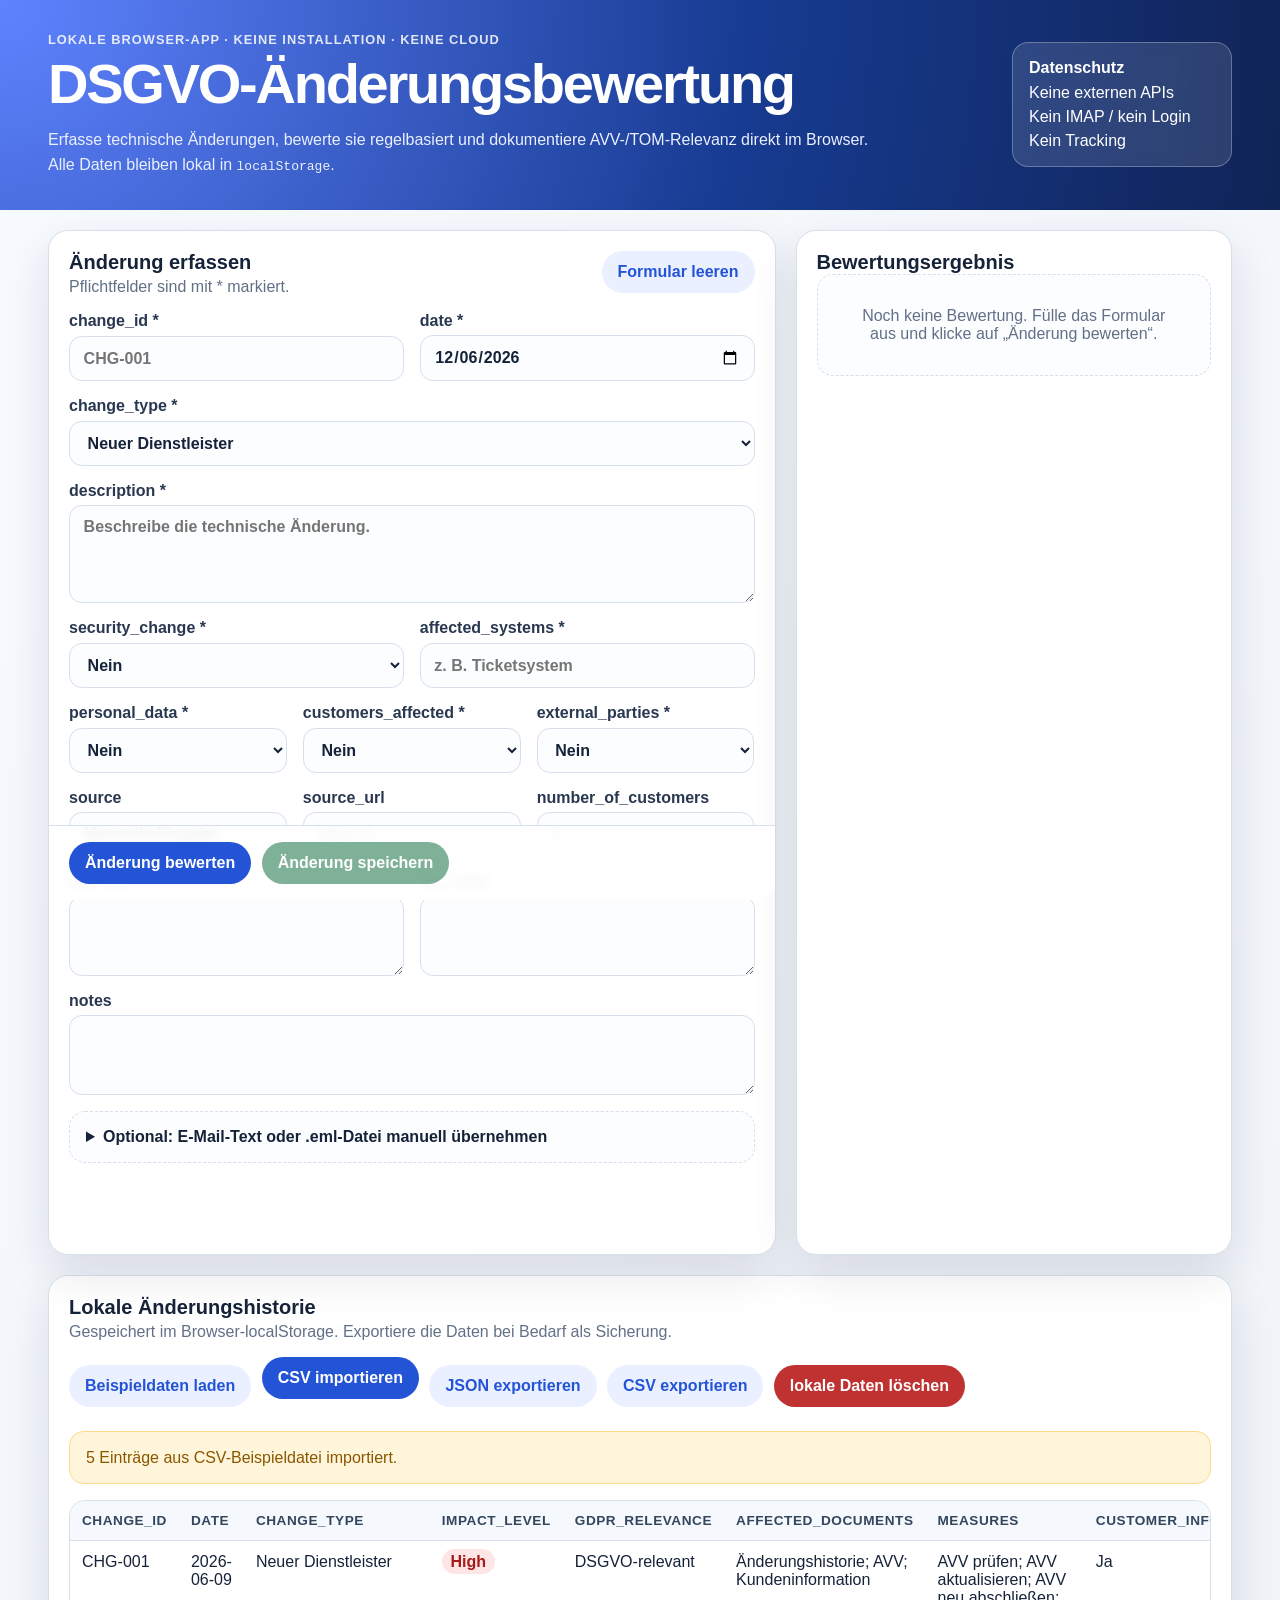
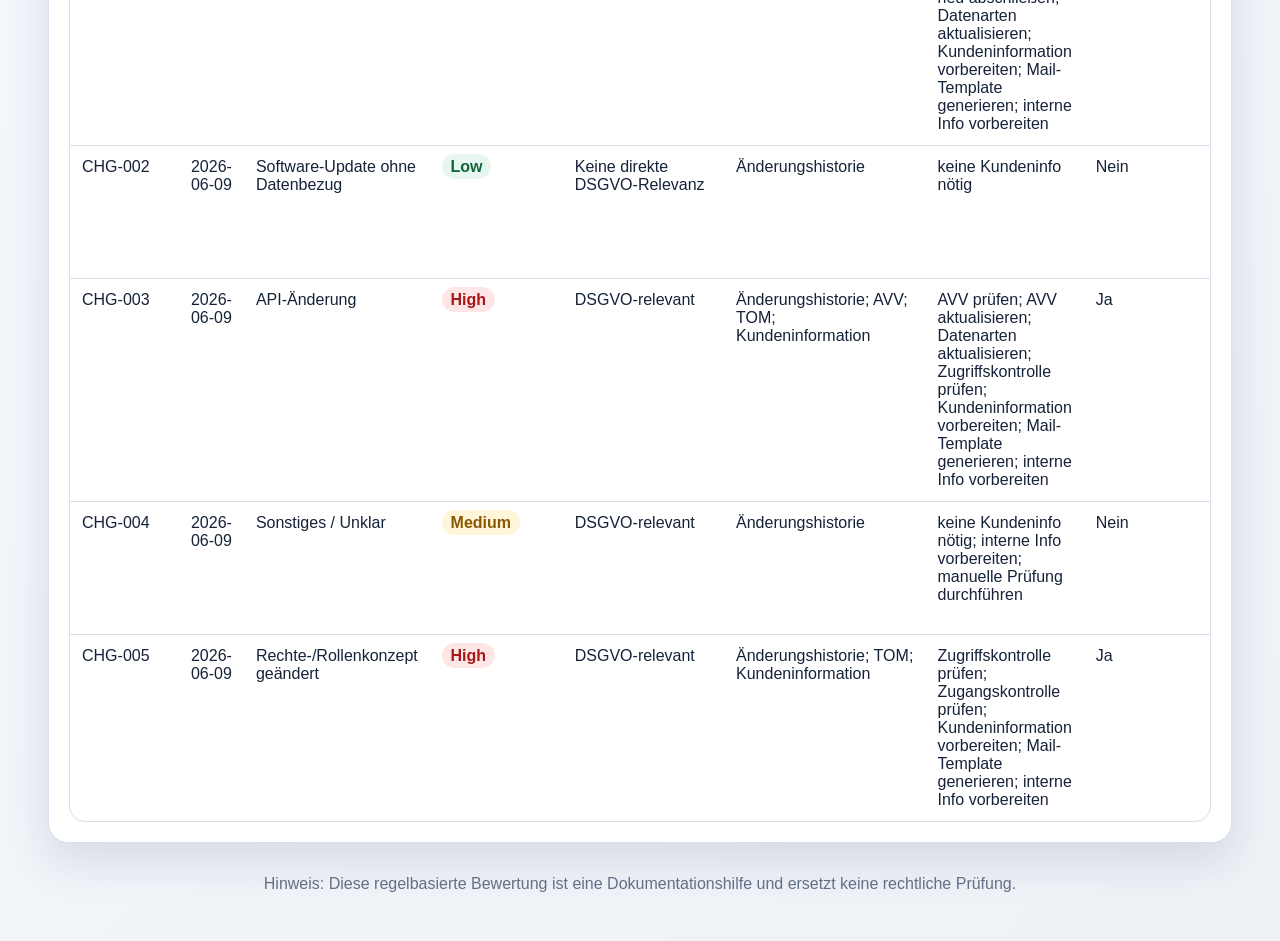
==== commit f3a10ada: "Merge branch 'main' into codex/build-mvp-version-of-local-gdpr-assessment-app-uptzls" ====
--- a/index.html
+++ b/index.html
@@ -3,299 +3,167 @@
 <head>
   <meta charset="utf-8">
   <meta name="viewport" content="width=device-width, initial-scale=1">
-  <title>Lokale DSGVO-Dokumentenverwaltung</title>
+  <title>Lokale DSGVO-Änderungsbewertung</title>
   <link rel="stylesheet" href="styles.css">
 </head>
 <body>
-  <div class="dashboard-layout">
-    <aside class="sidebar" aria-label="Hauptnavigation">
-      <div class="brand-block">
-        <div class="brand-mark">§</div>
+  <header class="hero">
+    <div>
+      <p class="eyebrow">Lokale Browser-App · keine Installation · keine Cloud</p>
+      <h1>DSGVO-Änderungsbewertung</h1>
+      <p class="intro">Erfasse technische Änderungen, bewerte sie regelbasiert und dokumentiere AVV-/TOM-Relevanz direkt im Browser. Alle Daten bleiben lokal in <code>localStorage</code>.</p>
+    </div>
+    <div class="privacy-card" aria-label="Datenschutzhinweise">
+      <strong>Datenschutz</strong>
+      <span>Keine externen APIs</span>
+      <span>Kein IMAP / kein Login</span>
+      <span>Kein Tracking</span>
+    </div>
+  </header>
+
+  <main class="app-shell">
+    <section class="panel form-panel" aria-labelledby="form-title">
+      <div class="section-heading">
         <div>
-          <strong>DPO Workspace</strong>
-          <span>Lokale Dokumentenverwaltung</span>
+          <h2 id="form-title">Änderung erfassen</h2>
+          <p>Pflichtfelder sind mit * markiert.</p>
         </div>
+        <button id="resetFormBtn" class="secondary" type="button">Formular leeren</button>
       </div>
-      <nav class="side-nav">
-        <button class="nav-link active" type="button" data-target="dashboardSection">▦ Dashboard</button>
-        <button class="nav-link" type="button" data-target="librarySection">▤ Dokumentenbibliothek</button>
-        <button class="nav-link" type="button" data-target="internalSection">✎ Interne Änderung erfassen</button>
-        <button class="nav-link" type="button" data-target="externalSection">⇄ Externe Änderung analysieren</button>
-        <button class="nav-link" type="button" data-target="proposalSection">◇ Änderungsvorschläge</button>
-        <button class="nav-link" type="button" data-target="versionsSection">◷ Versionen</button>
-        <button class="nav-link" type="button" data-target="historySection">⌁ Änderungshistorie</button>
-      </nav>
-      <div class="sidebar-footer">
-        <button class="nav-link settings-link" type="button" data-target="settingsSection">⚙ Einstellungen</button>
-        <div class="user-profile"><span class="avatar">DPO</span><div><strong>User Profile</strong><small>DPO Admin</small></div></div>
+
+      <div id="storageWarning" class="alert warning hidden"></div>
+      <div id="validationErrors" class="alert danger hidden"></div>
+
+      <form id="changeForm" novalidate>
+        <div class="grid two">
+          <label>change_id *
+            <input id="change_id" name="change_id" type="text" placeholder="CHG-001" required>
+          </label>
+          <label>date *
+            <input id="date" name="date" type="date" required>
+          </label>
+        </div>
+
+        <label>change_type *
+          <select id="change_type" name="change_type" required></select>
+        </label>
+
+        <label>description *
+          <textarea id="description" name="description" rows="4" placeholder="Beschreibe die technische Änderung." required></textarea>
+        </label>
+
+        <div class="grid two">
+          <label>security_change *
+            <select id="security_change" name="security_change" required></select>
+          </label>
+          <label>affected_systems *
+            <input id="affected_systems" name="affected_systems" type="text" placeholder="z. B. Ticketsystem" required>
+          </label>
+        </div>
+
+        <div class="grid three">
+          <label>personal_data *
+            <select id="personal_data" name="personal_data" required></select>
+          </label>
+          <label>customers_affected *
+            <select id="customers_affected" name="customers_affected" required></select>
+          </label>
+          <label>external_parties *
+            <select id="external_parties" name="external_parties" required></select>
+          </label>
+        </div>
+
+        <div class="grid three">
+          <label>source
+            <input id="source" name="source" type="text" placeholder="Manuelle Eingabe">
+          </label>
+          <label>source_url
+            <input id="source_url" name="source_url" type="url" placeholder="https://...">
+          </label>
+          <label>number_of_customers
+            <input id="number_of_customers" name="number_of_customers" type="number" min="0" step="1" placeholder="0">
+          </label>
+        </div>
+
+        <div class="grid two">
+          <label>old_text
+            <textarea id="old_text" name="old_text" rows="3"></textarea>
+          </label>
+          <label>new_text
+            <textarea id="new_text" name="new_text" rows="3"></textarea>
+          </label>
+        </div>
+
+        <label>notes
+          <textarea id="notes" name="notes" rows="3"></textarea>
+        </label>
+
+        <details class="email-box">
+          <summary>Optional: E-Mail-Text oder .eml-Datei manuell übernehmen</summary>
+          <p>Kein Login, kein IMAP, keine automatische Verbindung. Inhalte werden nur lokal im Formular verwendet.</p>
+          <div class="grid three">
+            <label>email_sender
+              <input id="email_sender" name="email_sender" type="text">
+            </label>
+            <label>email_subject
+              <input id="email_subject" name="email_subject" type="text">
+            </label>
+            <label>email_received_at
+              <input id="email_received_at" name="email_received_at" type="text" placeholder="2026-06-09 10:30">
+            </label>
+          </div>
+          <label>E-Mail-Text einfügen
+            <textarea id="emailText" rows="5" placeholder="Betreff, Absender und Nachrichtentext optional hier einfügen."></textarea>
+          </label>
+          <div class="button-row">
+            <button id="applyEmailTextBtn" class="secondary" type="button">E-Mail-Text übernehmen</button>
+            <label class="file-button">.eml-Datei laden
+              <input id="emlUpload" type="file" accept=".eml,text/plain">
+            </label>
+          </div>
+        </details>
+
+        <div class="button-row sticky-actions">
+          <button id="evaluateBtn" type="button">Änderung bewerten</button>
+          <button id="saveBtn" class="success" type="button" disabled>Änderung speichern</button>
+        </div>
+      </form>
+    </section>
+
+    <section class="panel result-panel" aria-labelledby="result-title">
+      <h2 id="result-title">Bewertungsergebnis</h2>
+      <div id="resultBox" class="empty-state">Noch keine Bewertung. Fülle das Formular aus und klicke auf „Änderung bewerten“.</div>
+    </section>
+  </main>
+
+  <section class="panel history-panel" aria-labelledby="history-title">
+    <div class="section-heading wrap">
+      <div>
+        <h2 id="history-title">Lokale Änderungshistorie</h2>
+        <p>Gespeichert im Browser-localStorage. Exportiere die Daten bei Bedarf als Sicherung.</p>
       </div>
-    </aside>
+      <div class="button-row">
+        <button id="loadSamplesBtn" class="secondary" type="button">Beispieldaten laden</button>
+        <label class="file-button">CSV importieren
+          <input id="csvUpload" type="file" accept=".csv,text/csv">
+        </label>
+        <button id="exportJsonBtn" class="secondary" type="button">JSON exportieren</button>
+        <button id="exportCsvBtn" class="secondary" type="button">CSV exportieren</button>
+        <button id="clearDataBtn" class="danger-button" type="button">lokale Daten löschen</button>
+      </div>
+    </div>
+    <div id="importErrors" class="alert danger hidden"></div>
+    <div class="table-wrap">
+      <table id="historyTable">
+        <thead></thead>
+        <tbody></tbody>
+      </table>
+    </div>
+  </section>
 
-    <div class="workspace">
-      <header class="topbar">
-        <div>
-          <p class="eyebrow">Lokal · Keine Cloud · Keine externen APIs</p>
-          <h1>DSGVO Change Manager</h1>
-          <p class="intro">Regelbasierte Prüfhinweise, Dokumentversionen und bearbeitbare Änderungsvorschläge – vollständig lokal im Browser.</p>
-        </div>
-        <div class="topbar-actions" aria-label="Schnellaktionen">
-          <span class="trust-pill">Lokal · Keine Cloud · Keine externen APIs</span>
-          <button id="topExportBtn" class="ghost-button" type="button">Export</button>
-          <button id="topLoadSamplesBtn" type="button">Beispieldokumente laden</button>
-          <button id="topClearBtn" class="icon-danger" type="button" title="Lokale Daten löschen" aria-label="Lokale Daten löschen">▥</button>
-        </div>
-      </header>
-
-      <main>
-        <section id="dashboardSection" class="view-section active-view" aria-labelledby="dashboard-title">
-          <div class="section-heading wrap">
-            <div>
-              <h2 id="dashboard-title">Dashboard</h2>
-              <p>Überblick über lokale Dokumente, offene Entwürfe, High-Impact-Änderungen und letzte Aktualisierung.</p>
-            </div>
-            <div class="button-row">
-              <button id="dashboardLoadSamplesBtn" class="secondary" type="button">Beispieldokumente laden</button>
-              <button class="secondary jump-button" type="button" data-target="librarySection">Dokumentenbibliothek öffnen</button>
-            </div>
-          </div>
-          <div class="metric-grid">
-            <article class="metric-card metric-docs"><span>Dokumente</span><strong id="metricDocuments">0</strong><small>lokale Bibliothek</small></article>
-            <article class="metric-card metric-drafts"><span>Offene Änderungsvorschläge</span><strong id="metricDrafts">0</strong><small>Status draft</small></article>
-            <article class="metric-card high metric-high"><span>High Impact Änderungen</span><strong id="metricHighImpact">0</strong><small>Historie</small></article>
-            <article class="metric-card metric-updated"><span>Letzte Aktualisierung</span><strong id="metricUpdated">-</strong><small><span class="mini-pill low">Low: <b id="metricLowImpact">0</b></span><span class="mini-pill medium">Med: <b id="metricMediumImpact">0</b></span><span class="mini-pill high">High: <b id="metricHighImpactSmall">0</b></span></small></article>
-          </div>
-          <div class="dashboard-grid">
-            <article class="panel dashboard-card">
-              <h3>Schnellstart</h3>
-              <ol class="steps-list">
-                <li>Beispieldokumente laden</li>
-                <li>Interne Änderung bewerten oder externe Änderung vergleichen</li>
-                <li>Zieldokument wählen und Vorschlag erzeugen</li>
-                <li>Entwurf prüfen und erst dann übernehmen</li>
-              </ol>
-            </article>
-            <article class="panel dashboard-card">
-              <h3>Lokale Sicherheitsregeln</h3>
-              <ul class="check-list">
-                <li>Keine externen APIs</li>
-                <li>Keine automatische Dokumentüberschreibung</li>
-                <li>Jede Übernahme erzeugt eine Version</li>
-                <li>Export als JSON/CSV möglich</li>
-              </ul>
-            </article>
-          </div>
-        </section>
-
-        <section id="librarySection" class="view-section" aria-labelledby="library-title">
-          <section class="panel library-panel">
-            <div class="section-heading wrap">
-              <div>
-                <h2 id="library-title">Dokumentenbibliothek</h2>
-                <p>Verwalten und durchsuchen Sie alle DSGVO-relevanten Dokumente.</p>
-              </div>
-              <div class="button-row">
-                <button id="loadSampleDocumentsBtn" class="secondary" type="button">Beispieldokumente laden</button>
-                <label class="file-button add-button">＋ Hinzufügen
-                  <input id="documentImport" type="file" accept=".json,.txt,.csv,application/json,text/plain,text/csv">
-                </label>
-                <button id="exportDocumentsBtn" class="secondary" type="button">Dokumentenbibliothek exportieren JSON</button>
-              </div>
-            </div>
-            <div id="storageWarning" class="alert warning hidden"></div>
-            <div id="documentMessage" class="alert hidden"></div>
-            <div class="filter-row">
-              <label>Suche<input id="documentSearch" type="search" placeholder="Titel, ID oder Text suchen"></label>
-              <label>Dokumenttyp<select id="documentTypeFilter"><option value="">Alle Typen</option></select></label>
-            </div>
-            <div class="grid library-grid">
-              <div>
-                <label>Dokument auswählen<select id="documentSelect"></select></label>
-                <div class="table-wrap compact"><table id="documentTable"><thead></thead><tbody></tbody></table></div>
-              </div>
-              <div id="documentDetails" class="detail-box empty-state">Noch kein Dokument ausgewählt.</div>
-              <div>
-                <h3>Versionen zum Dokument</h3>
-                <div id="versionList" class="version-list empty-state">Noch keine Versionen vorhanden.</div>
-              </div>
-            </div>
-          </section>
-        </section>
-
-        <section id="internalSection" class="view-section" aria-labelledby="form-title">
-          <section id="modeInternal" class="app-shell">
-            <section class="panel form-panel">
-              <div class="section-heading">
-                <div>
-                  <h2 id="form-title">Interne Änderung erfassen</h2>
-                  <p>Manuelle Änderungseingabe, CSV/TXT-Import und regelbasierte DSGVO-Bewertung.</p>
-                </div>
-                <button id="resetFormBtn" class="secondary" type="button">Formular leeren</button>
-              </div>
-              <div id="validationErrors" class="alert danger hidden"></div>
-              <form id="changeForm" novalidate>
-                <div class="grid two">
-                  <label>change_id *<input id="change_id" name="change_id" type="text" placeholder="CHG-001" required></label>
-                  <label>date *<input id="date" name="date" type="date" required></label>
-                </div>
-                <label>change_type *<select id="change_type" name="change_type" required></select></label>
-                <label>description *<textarea id="description" name="description" rows="4" placeholder="Beschreibe die technische Änderung." required></textarea></label>
-                <div class="grid two">
-                  <label>security_change *<select id="security_change" name="security_change" required></select></label>
-                  <label>affected_systems *<input id="affected_systems" name="affected_systems" type="text" placeholder="z. B. Ticketsystem" required></label>
-                </div>
-                <div class="grid three">
-                  <label>personal_data *<select id="personal_data" name="personal_data" required></select></label>
-                  <label>customers_affected *<select id="customers_affected" name="customers_affected" required></select></label>
-                  <label>external_parties *<select id="external_parties" name="external_parties" required></select></label>
-                </div>
-                <div class="grid three">
-                  <label>source<input id="source" name="source" type="text" placeholder="Manuelle Eingabe"></label>
-                  <label>source_url<input id="source_url" name="source_url" type="url" placeholder="https://..."></label>
-                  <label>number_of_customers<input id="number_of_customers" name="number_of_customers" type="number" min="0" step="1" placeholder="0"></label>
-                </div>
-                <div class="grid two">
-                  <label>old_text<textarea id="old_text" name="old_text" rows="3"></textarea></label>
-                  <label>new_text<textarea id="new_text" name="new_text" rows="3"></textarea></label>
-                </div>
-                <label>notes<textarea id="notes" name="notes" rows="3"></textarea></label>
-                <div class="button-row"><label class="file-button">Änderung aus CSV/TXT importieren<input id="changeImport" type="file" accept=".csv,.txt,text/csv,text/plain"></label></div>
-                <details class="email-box">
-                  <summary>Optional: E-Mail-Text oder .eml-Datei manuell übernehmen</summary>
-                  <p>Kein Login, kein IMAP, keine automatische Verbindung. Inhalte werden nur lokal im Formular verwendet.</p>
-                  <div class="grid three">
-                    <label>email_sender<input id="email_sender" name="email_sender" type="text"></label>
-                    <label>email_subject<input id="email_subject" name="email_subject" type="text"></label>
-                    <label>email_received_at<input id="email_received_at" name="email_received_at" type="text" placeholder="2026-06-09 10:30"></label>
-                  </div>
-                  <label>E-Mail-Text einfügen<textarea id="emailText" rows="5" placeholder="Betreff, Absender und Nachrichtentext optional hier einfügen."></textarea></label>
-                  <div class="button-row">
-                    <button id="applyEmailTextBtn" class="secondary" type="button">E-Mail-Text übernehmen</button>
-                    <label class="file-button">.eml-Datei laden<input id="emlUpload" type="file" accept=".eml,text/plain"></label>
-                  </div>
-                </details>
-                <div class="button-row sticky-actions">
-                  <button id="evaluateBtn" type="button">Änderung bewerten</button>
-                  <button id="saveBtn" class="success" type="button" disabled>Änderung speichern</button>
-                </div>
-              </form>
-            </section>
-            <section class="panel result-panel" aria-labelledby="result-title">
-              <h2 id="result-title">Bewertungsergebnis</h2>
-              <div id="resultBox" class="empty-state">Noch keine Bewertung.</div>
-            </section>
-          </section>
-        </section>
-
-        <section id="externalSection" class="view-section" aria-labelledby="external-title">
-          <section id="modeExternal" class="panel">
-            <div class="section-heading wrap">
-              <div>
-                <h2 id="external-title">Externe Änderung analysieren</h2>
-                <p>Vergleichen Sie eingehende Dokumente mit bestehenden AVVs und identifizieren Sie DSGVO-relevante Abweichungen.</p>
-              </div>
-              <button id="compareExternalBtn" type="button">Externe Änderung vergleichen</button>
-            </div>
-            <div id="externalErrors" class="alert danger hidden"></div>
-            <div class="grid two">
-              <label>Bestandsdokument<select id="externalDocumentSelect"></select></label>
-              <label>Neue Textdatei laden (TXT/CSV)<input id="externalTextUpload" type="file" accept=".txt,.csv,text/plain,text/csv"></label>
-            </div>
-            <label>Neuer externer Text<textarea id="externalNewText" rows="10" placeholder="Neue Nutzungsbedingungen, neue AVV-Version oder geänderte technische Dokumentation hier einfügen."></textarea></label>
-            <div id="externalResult" class="empty-state">Noch kein Vergleich gestartet.</div>
-          </section>
-        </section>
-
-        <section id="proposalSection" class="view-section" aria-labelledby="proposal-title">
-          <section class="panel proposal-panel">
-            <div class="section-heading wrap">
-              <div>
-                <h2 id="proposal-title">Änderungsvorschläge</h2>
-                <p>Entwürfe prüfen, bearbeiten, als Prüfhinweis speichern, verwerfen oder nach Bestätigung versioniert übernehmen.</p>
-              </div>
-              <div class="button-row">
-                <label>Zieldokument<select id="targetDocumentSelect"></select></label>
-                <button id="generateProposalBtn" type="button">Änderungsvorschlag erzeugen</button>
-              </div>
-            </div>
-            <div id="proposalMessage" class="alert hidden"></div>
-            <div class="grid two proposal-grid">
-              <div>
-                <h3>Aktueller Vorschlag</h3>
-                <div id="proposalMeta" class="detail-box empty-state">Noch kein Vorschlag erzeugt.</div>
-              </div>
-              <div>
-                <h3>Offene Entwürfe</h3>
-                <div id="proposalList" class="version-list empty-state">Noch keine offenen Entwürfe.</div>
-              </div>
-            </div>
-            <label>Vorgeschlagener / bearbeitbarer Text<textarea id="proposalText" rows="10" placeholder="Hier erscheint der Änderungsvorschlag. Du kannst ihn vor der Übernahme bearbeiten."></textarea></label>
-            <div class="button-row">
-              <button id="applyProposalBtn" class="success" type="button" disabled>Änderung übernehmen</button>
-              <button id="saveReviewBtn" class="secondary" type="button" disabled>Nur als Prüfhinweis speichern</button>
-              <button id="discardProposalBtn" class="danger-button" type="button" disabled>Verwerfen</button>
-            </div>
-          </section>
-        </section>
-
-        <section id="versionsSection" class="view-section" aria-labelledby="versions-title">
-          <section class="panel">
-            <div class="section-heading wrap">
-              <div>
-                <h2 id="versions-title">Versionen</h2>
-                <p>Timeline aller bestätigten Dokumentversionen. Alte Texte bleiben erhalten.</p>
-              </div>
-            </div>
-            <div id="versionTimeline" class="timeline empty-state">Noch keine bestätigten Versionen vorhanden.</div>
-          </section>
-        </section>
-
-        <section id="historySection" class="view-section" aria-labelledby="history-title">
-          <section class="panel history-panel">
-            <div class="section-heading wrap">
-              <div>
-                <h2 id="history-title">Änderungshistorie</h2>
-                <p>Vollständiges Audit-Log aller Dokumentenänderungen und DSGVO-Anpassungen.</p>
-              </div>
-              <div class="button-row">
-                <button id="loadSamplesBtn" class="secondary" type="button">Beispieländerungen laden</button>
-                <label class="file-button">CSV importieren<input id="csvUpload" type="file" accept=".csv,text/csv"></label>
-                <button id="exportJsonBtn" class="secondary" type="button">Änderungshistorie exportieren JSON</button>
-                <button id="exportCsvBtn" class="secondary" type="button">Änderungshistorie exportieren CSV</button>
-              </div>
-            </div>
-            <div id="importErrors" class="alert danger hidden"></div>
-            <div class="table-wrap"><table id="historyTable"><thead></thead><tbody></tbody></table></div>
-          </section>
-        </section>
-
-        <section id="settingsSection" class="view-section" aria-labelledby="settings-title">
-          <section class="panel settings-panel">
-            <div class="section-heading wrap">
-              <div>
-                <h2 id="settings-title">Einstellungen</h2>
-                <p>Lokale Datenverwaltung, Datenschutz und Reset-Funktionen.</p>
-              </div>
-              <button id="clearDataBtn" class="danger-button" type="button">Lokale Daten löschen</button>
-            </div>
-            <div class="settings-grid">
-              <article class="detail-box">
-                <h3>Lokale Speicherung</h3>
-                <p>Dokumente, Versionen, Vorschläge und Historie werden nur im Browser-localStorage gespeichert.</p>
-              </article>
-              <article class="detail-box">
-                <h3>Datenschutz</h3>
-                <p>Keine Cloud, keine externen APIs, keine externen LLMs, keine automatische Rechtsberatung.</p>
-              </article>
-              <article class="detail-box">
-                <h3>Export empfohlen</h3>
-                <p>Exportiere wichtige Daten regelmäßig als JSON/CSV, da Browserdaten gelöscht werden können.</p>
-              </article>
-            </div>
-          </section>
-        </section>
-      </main>
-    </div>
-  </div>
+  <footer>
+    <p>Hinweis: Diese regelbasierte Bewertung ist eine Dokumentationshilfe und ersetzt keine rechtliche Prüfung.</p>
+  </footer>
 
   <script src="script.js"></script>
 </body>
--- a/styles.css
+++ b/styles.css
@@ -324,986 +324,3 @@
   button, .file-button { width: 100%; }
   footer { padding-inline: 1rem; }
 }
-
-main {
-  padding: 1.25rem clamp(1rem, 4vw, 3rem) 2rem;
-}
-
-main > .panel,
-main > .mode-tabs,
-main > .app-shell {
-  margin-bottom: 1.25rem;
-}
-
-.app-shell {
-  padding: 0;
-}
-
-.library-panel,
-.proposal-panel,
-.history-panel {
-  margin: 0 0 1.25rem;
-}
-
-.library-grid {
-  grid-template-columns: minmax(280px, 0.9fr) minmax(280px, 1fr) minmax(240px, 0.7fr);
-  align-items: start;
-}
-
-.mode-tabs {
-  display: flex;
-  flex-wrap: wrap;
-  gap: 0.75rem;
-}
-
-.tab {
-  color: var(--primary);
-  background: #dfe8ff;
-}
-
-.tab.active {
-  color: #fff;
-  background: var(--primary);
-  box-shadow: 0 10px 25px rgba(36, 84, 214, 0.22);
-}
-
-.detail-box {
-  padding: 1rem;
-  border: 1px solid var(--border);
-  border-radius: 1rem;
-  background: #fbfdff;
-}
-
-.detail-box dl {
-  display: grid;
-  grid-template-columns: max-content 1fr;
-  gap: 0.35rem 0.8rem;
-  margin: 0 0 1rem;
-}
-
-.detail-box dt {
-  font-weight: 900;
-  color: #34465e;
-}
-
-.detail-box dd {
-  margin: 0;
-  overflow-wrap: anywhere;
-}
-
-.detail-box pre {
-  max-height: 360px;
-  overflow: auto;
-  white-space: pre-wrap;
-  border: 1px solid var(--border);
-  border-radius: 0.8rem;
-  padding: 0.8rem;
-  background: #fff;
-}
-
-.version-list {
-  display: grid;
-  gap: 0.75rem;
-  max-height: 440px;
-  overflow: auto;
-}
-
-.version-card {
-  padding: 0.85rem;
-  border: 1px solid var(--border);
-  border-radius: 0.9rem;
-  background: #fbfdff;
-}
-
-.version-card span {
-  display: block;
-  margin-top: 0.25rem;
-  color: var(--muted);
-  font-size: 0.9rem;
-}
-
-.compact table {
-  min-width: 760px;
-}
-
-.diff-box {
-  display: grid;
-  gap: 0.7rem;
-  padding: 1rem;
-  border: 1px solid var(--border);
-  border-radius: 1rem;
-  background: #fbfdff;
-}
-
-.diff-box ins,
-.diff-box del {
-  display: block;
-  padding: 0.7rem;
-  border-radius: 0.7rem;
-  text-decoration: none;
-  white-space: pre-wrap;
-}
-
-.diff-box ins {
-  color: var(--low-text);
-  background: var(--low);
-  border-left: 4px solid var(--low-text);
-}
-
-.diff-box del {
-  color: var(--high-text);
-  background: var(--high);
-  border-left: 4px solid var(--high-text);
-}
-
-.proposal-panel .section-heading label {
-  min-width: 280px;
-  margin-bottom: 0;
-}
-
-@media (max-width: 1180px) {
-  .library-grid {
-    grid-template-columns: 1fr;
-  }
-}
-
-/* Stitch-inspirierte Dashboard-Shell: lokale Single-Page-App mit Sidebar */
-body {
-  background: #f5f7fb;
-}
-
-.dashboard-layout {
-  min-height: 100vh;
-  display: grid;
-  grid-template-columns: 292px minmax(0, 1fr);
-}
-
-.sidebar {
-  position: sticky;
-  top: 0;
-  height: 100vh;
-  display: flex;
-  flex-direction: column;
-  gap: 1.25rem;
-  padding: 1.25rem;
-  color: #dce8ff;
-  background: #0f2347;
-  border-right: 1px solid rgba(255, 255, 255, 0.08);
-}
-
-.brand-block {
-  display: flex;
-  align-items: center;
-  gap: 0.8rem;
-  padding: 0.75rem;
-}
-
-.brand-mark {
-  display: grid;
-  place-items: center;
-  width: 44px;
-  height: 44px;
-  border-radius: 14px;
-  color: #0f2347;
-  background: #eef5ff;
-  font-size: 1.35rem;
-  font-weight: 900;
-}
-
-.brand-block strong,
-.brand-block span {
-  display: block;
-}
-
-.brand-block strong {
-  color: #fff;
-  font-size: 1rem;
-}
-
-.brand-block span {
-  color: #9fb4d5;
-  font-size: 0.86rem;
-}
-
-.side-nav {
-  display: grid;
-  gap: 0.35rem;
-}
-
-.nav-link {
-  justify-content: flex-start;
-  width: 100%;
-  border-radius: 14px;
-  padding: 0.85rem 0.95rem;
-  color: #c7d8f5;
-  background: transparent;
-  font-weight: 800;
-}
-
-.nav-link:hover,
-.nav-link.active {
-  color: #fff;
-  background: #1d3b70;
-  transform: none;
-}
-
-.sidebar-note {
-  margin-top: auto;
-  padding: 1rem;
-  border: 1px solid rgba(255, 255, 255, 0.12);
-  border-radius: 18px;
-  background: rgba(255, 255, 255, 0.06);
-}
-
-.sidebar-note strong,
-.sidebar-note span {
-  display: block;
-}
-
-.sidebar-note span {
-  margin-top: 0.35rem;
-  color: #adc0df;
-  line-height: 1.45;
-  font-size: 0.88rem;
-}
-
-.workspace {
-  min-width: 0;
-}
-
-.topbar {
-  display: flex;
-  justify-content: space-between;
-  gap: 1.5rem;
-  align-items: center;
-  padding: 1.5rem clamp(1rem, 3vw, 2rem);
-  background: rgba(255, 255, 255, 0.92);
-  border-bottom: 1px solid var(--border);
-  position: sticky;
-  top: 0;
-  z-index: 5;
-  backdrop-filter: blur(10px);
-}
-
-.topbar h1 {
-  color: #10213f;
-  font-size: clamp(1.65rem, 3vw, 2.45rem);
-}
-
-.topbar .intro {
-  color: var(--muted);
-}
-
-.topbar .eyebrow {
-  color: var(--primary);
-}
-
-.topbar .privacy-card {
-  color: #1d355e;
-  min-width: 260px;
-  border-color: var(--border);
-  background: #f8fbff;
-}
-
-main {
-  max-width: 1560px;
-  margin: 0 auto;
-}
-
-.view-section {
-  display: none;
-}
-
-.view-section.active-view {
-  display: block;
-}
-
-.metric-grid {
-  display: grid;
-  grid-template-columns: repeat(4, minmax(0, 1fr));
-  gap: 1rem;
-  margin-bottom: 1.25rem;
-}
-
-.metric-card {
-  padding: 1.2rem;
-  border: 1px solid var(--border);
-  border-radius: 22px;
-  background: #fff;
-  box-shadow: var(--shadow);
-}
-
-.metric-card span,
-.metric-card small {
-  color: var(--muted);
-  font-weight: 800;
-}
-
-.metric-card strong {
-  display: block;
-  margin: 0.5rem 0 0.2rem;
-  color: #10213f;
-  font-size: clamp(2rem, 4vw, 3rem);
-  line-height: 1;
-}
-
-.metric-card.high strong {
-  color: var(--high-text);
-}
-
-.dashboard-grid,
-.settings-grid {
-  display: grid;
-  grid-template-columns: repeat(2, minmax(0, 1fr));
-  gap: 1rem;
-}
-
-.dashboard-card {
-  min-height: 220px;
-}
-
-.steps-list,
-.check-list {
-  display: grid;
-  gap: 0.75rem;
-  margin: 1rem 0 0;
-  padding-left: 1.2rem;
-  color: #30425f;
-  line-height: 1.5;
-}
-
-.filter-row {
-  display: grid;
-  grid-template-columns: minmax(240px, 1fr) minmax(220px, 320px);
-  gap: 1rem;
-  margin-bottom: 1rem;
-}
-
-.proposal-grid {
-  align-items: start;
-  margin-bottom: 1rem;
-}
-
-.timeline {
-  position: relative;
-  display: grid;
-  gap: 1rem;
-  padding-left: 1.25rem;
-}
-
-.timeline::before {
-  content: "";
-  position: absolute;
-  left: 0.42rem;
-  top: 0.4rem;
-  bottom: 0.4rem;
-  width: 2px;
-  background: #d9e3f2;
-}
-
-.timeline-item {
-  position: relative;
-  display: grid;
-  grid-template-columns: 24px 1fr;
-  gap: 0.75rem;
-  padding: 1rem;
-  border: 1px solid var(--border);
-  border-radius: 18px;
-  background: #fff;
-}
-
-.timeline-dot {
-  width: 14px;
-  height: 14px;
-  margin-top: 0.25rem;
-  border: 3px solid #fff;
-  border-radius: 50%;
-  background: var(--primary);
-  box-shadow: 0 0 0 3px #dce6ff;
-}
-
-.timeline-item strong,
-.timeline-item span {
-  display: block;
-}
-
-.timeline-item span {
-  margin-top: 0.25rem;
-  color: var(--muted);
-}
-
-.table-wrap table tbody tr:hover {
-  background: #f8fbff;
-}
-
-@media (max-width: 1180px) {
-  .dashboard-layout {
-    grid-template-columns: 1fr;
-  }
-
-  .sidebar {
-    position: static;
-    height: auto;
-  }
-
-  .side-nav {
-    grid-template-columns: repeat(2, minmax(0, 1fr));
-  }
-
-  .metric-grid,
-  .dashboard-grid,
-  .settings-grid {
-    grid-template-columns: repeat(2, minmax(0, 1fr));
-  }
-}
-
-@media (max-width: 760px) {
-  .topbar,
-  .dashboard-layout {
-    display: block;
-  }
-
-  .side-nav,
-  .metric-grid,
-  .dashboard-grid,
-  .settings-grid,
-  .filter-row {
-    grid-template-columns: 1fr;
-  }
-
-  .topbar .privacy-card {
-    margin-top: 1rem;
-    min-width: 0;
-  }
-}
-
-/* Bildreferenz-Anpassung: helles DPO-Workspace Dashboard */
-:root {
-  --stitch-bg: #f8f9ff;
-  --stitch-sidebar: #eef3ff;
-  --stitch-active: #d7e6ff;
-  --stitch-border: #bac5dc;
-  --stitch-blue: #0646c8;
-  --stitch-text: #0b1426;
-  --stitch-muted: #40516c;
-}
-
-body {
-  color: var(--stitch-text);
-  background: var(--stitch-bg);
-}
-
-.dashboard-layout {
-  grid-template-columns: 320px minmax(0, 1fr);
-  background: var(--stitch-bg);
-}
-
-.sidebar {
-  color: #111827;
-  background: var(--stitch-sidebar);
-  border-right: 1px solid var(--stitch-border);
-  padding: 24px 20px;
-}
-
-.brand-block {
-  padding: 0 0 28px;
-  gap: 0;
-}
-
-.brand-mark {
-  display: none;
-}
-
-.brand-block strong {
-  color: #050b18;
-  font-size: 24px;
-  line-height: 1.1;
-}
-
-.brand-block span {
-  margin-top: 6px;
-  color: #0f172a;
-  font-size: 16px;
-}
-
-.side-nav {
-  gap: 8px;
-}
-
-.nav-link {
-  min-height: 60px;
-  gap: 16px;
-  border-radius: 10px;
-  padding: 10px 18px;
-  color: #111827;
-  background: transparent;
-  font-size: 18px;
-  font-weight: 700;
-  letter-spacing: 0.01em;
-}
-
-.nav-link:hover,
-.nav-link.active {
-  color: #6f7f95;
-  background: var(--stitch-active);
-}
-
-.sidebar-footer {
-  margin-top: auto;
-  padding-top: 20px;
-  border-top: 1px solid var(--stitch-border);
-}
-
-.sidebar-footer .settings-link {
-  margin-bottom: 18px;
-}
-
-.user-profile {
-  display: flex;
-  align-items: center;
-  gap: 12px;
-  padding: 0 4px;
-}
-
-.avatar {
-  display: grid;
-  place-items: center;
-  min-width: 40px;
-  height: 40px;
-  border-radius: 50%;
-  color: var(--stitch-blue);
-  background: #d9e7ff;
-  font-weight: 800;
-}
-
-.user-profile strong,
-.user-profile small {
-  display: block;
-}
-
-.user-profile strong {
-  font-size: 16px;
-}
-
-.user-profile small {
-  color: #334155;
-}
-
-.topbar {
-  min-height: 88px;
-  padding: 20px 30px;
-  background: #fbfbff;
-  border-bottom: 1px solid var(--stitch-border);
-  box-shadow: none;
-}
-
-.topbar h1 {
-  color: var(--stitch-blue);
-  font-size: 31px;
-  font-weight: 800;
-  letter-spacing: -0.03em;
-  line-height: 1.1;
-}
-
-.topbar .eyebrow,
-.topbar .intro {
-  display: none;
-}
-
-.topbar-actions {
-  display: flex;
-  align-items: center;
-  justify-content: flex-end;
-  gap: 16px;
-  min-width: 0;
-}
-
-.trust-pill {
-  color: #334866;
-  border-bottom: 2px solid var(--stitch-blue);
-  padding: 0 4px 8px;
-  font-size: 22px;
-  line-height: 1.35;
-  white-space: nowrap;
-}
-
-button,
-.file-button {
-  border-radius: 6px;
-  background: #2d67e8;
-  box-shadow: none;
-}
-
-button:hover,
-.file-button:hover {
-  background: #0b4ed8;
-}
-
-.secondary,
-.ghost-button {
-  color: #003bd1;
-  border: 1px solid #003bd1;
-  background: #fff;
-}
-
-.secondary:hover,
-.ghost-button:hover {
-  color: #fff;
-  background: #0b4ed8;
-}
-
-.topbar-actions > button:not(.icon-danger) {
-  min-height: 56px;
-  padding-inline: 24px;
-  font-size: 16px;
-}
-
-.icon-danger {
-  width: 44px;
-  min-width: 44px;
-  height: 44px;
-  padding: 0;
-  color: #111827;
-  border: 0;
-  background: transparent;
-  font-size: 26px;
-}
-
-.icon-danger:hover {
-  color: #b91c1c;
-  background: #fee2e2;
-}
-
-main {
-  max-width: none;
-  padding: 40px 40px 64px;
-}
-
-.view-section > .section-heading h2,
-.panel .section-heading h2 {
-  font-size: clamp(2.6rem, 4vw, 3.2rem);
-  letter-spacing: -0.04em;
-  line-height: 1.05;
-}
-
-.section-heading p {
-  color: #2d3345;
-  font-size: 20px;
-  line-height: 1.45;
-}
-
-.panel,
-.metric-card,
-.detail-box,
-.version-card,
-.timeline-item {
-  border-color: var(--stitch-border);
-  border-radius: 12px;
-  box-shadow: 0 2px 5px rgba(15, 23, 42, 0.08);
-}
-
-.metric-grid {
-  grid-template-columns: repeat(4, minmax(230px, 1fr));
-  gap: 20px;
-  margin-top: 30px;
-}
-
-.metric-card {
-  position: relative;
-  min-height: 168px;
-  padding: 22px;
-  overflow: hidden;
-}
-
-.metric-card span {
-  color: #1f2937;
-  font-size: 16px;
-  font-weight: 500;
-}
-
-.metric-card strong {
-  margin-top: 10px;
-  color: #071225;
-  font-size: 46px;
-  font-weight: 900;
-}
-
-.metric-card::after {
-  position: absolute;
-  right: 24px;
-  top: 62px;
-  color: #0646e8;
-  font-size: 28px;
-}
-
-.metric-docs::after { content: "▤"; }
-.metric-drafts::after { content: "◉"; color: #334866; }
-.metric-updated::after { content: "◷"; color: #334866; }
-
-.metric-card.high {
-  border-color: #ffc9c2;
-  background: linear-gradient(135deg, #fff 0 72%, #ffe8e3 72% 100%);
-}
-
-.metric-card.high strong {
-  color: #d31313;
-}
-
-.metric-card.high::after {
-  content: "⚠";
-  color: #d31313;
-}
-
-.metric-card small {
-  display: flex;
-  flex-wrap: wrap;
-  gap: 8px;
-  margin-top: 14px;
-}
-
-.mini-pill {
-  display: inline-flex;
-  align-items: center;
-  border-radius: 999px;
-  padding: 6px 10px;
-  font-size: 12px;
-  font-weight: 600;
-}
-
-.mini-pill.low { color: #047857; background: #dff8ec; }
-.mini-pill.medium { color: #d97706; background: #fff0d6; }
-.mini-pill.high { color: #d31313; background: #ffe1e1; }
-
-.dashboard-grid {
-  margin-top: 28px;
-}
-
-.library-panel,
-.form-panel,
-.result-panel,
-.proposal-panel,
-.history-panel,
-.settings-panel,
-#modeExternal.panel,
-#versionsSection .panel {
-  background: transparent;
-  border: 0;
-  box-shadow: none;
-  padding: 0;
-}
-
-.filter-row {
-  padding: 20px;
-  border: 1px solid var(--stitch-border);
-  border-radius: 12px;
-  background: #fff;
-  box-shadow: 0 2px 5px rgba(15, 23, 42, 0.06);
-}
-
-.filter-row input,
-.filter-row select,
-input,
-select,
-textarea {
-  border-color: var(--stitch-border);
-  border-radius: 9px;
-  background: #fbfbff;
-  font-size: 17px;
-}
-
-.table-wrap {
-  border-color: var(--stitch-border);
-  border-radius: 12px;
-  background: #fff;
-  box-shadow: 0 2px 5px rgba(15, 23, 42, 0.06);
-}
-
-th {
-  background: #e8efff;
-  color: #06143a;
-  font-size: 15px;
-  letter-spacing: 0;
-  text-transform: none;
-}
-
-td {
-  font-size: 15px;
-}
-
-.app-shell {
-  grid-template-columns: minmax(0, 1fr) 400px;
-  gap: 30px;
-}
-
-.form-panel,
-.result-panel,
-#modeExternal,
-.proposal-panel,
-.history-panel,
-.settings-panel,
-#versionsSection .panel {
-  padding-top: 22px;
-}
-
-#changeForm,
-.result-panel > .empty-state,
-.result-panel > .result-card,
-.email-box,
-.detail-box,
-.version-list:not(.empty-state),
-.timeline:not(.empty-state) {
-  border: 1px solid var(--stitch-border);
-  border-radius: 12px;
-  background: #fff;
-  box-shadow: 0 2px 5px rgba(15, 23, 42, 0.06);
-}
-
-#changeForm {
-  padding: 30px;
-}
-
-.result-panel h2 {
-  display: flex;
-  align-items: center;
-  gap: 12px;
-  padding-bottom: 12px;
-  border-bottom: 1px solid var(--stitch-border);
-  font-size: 25px;
-}
-
-.result-panel h2::before {
-  content: "▥";
-  color: #0646e8;
-}
-
-#externalSection .grid.two {
-  grid-template-columns: 380px minmax(0, 1fr);
-}
-
-#externalResult.result-card {
-  border: 1px solid #ffc9c2;
-  border-radius: 12px;
-  background: #fff;
-  padding: 24px;
-}
-
-.diff-box {
-  border-color: var(--stitch-border);
-  background: #f7f8ff;
-}
-
-.diff-box ins {
-  background: #c9f6dc;
-  border-left-color: #059669;
-}
-
-.diff-box del {
-  background: #ffd6d6;
-  border-left-color: #b91c1c;
-  text-decoration: line-through;
-}
-
-.proposal-grid .detail-box,
-.proposal-grid .version-list,
-#proposalText {
-  background: #fff;
-}
-
-.timeline-item {
-  grid-template-columns: 24px 1fr;
-  padding: 24px;
-}
-
-.timeline-dot {
-  background: #0b55d9;
-}
-
-.settings-grid {
-  align-items: start;
-}
-
-.settings-grid .detail-box {
-  min-height: 160px;
-  padding: 28px;
-  background: #fff;
-}
-
-@media (max-width: 1180px) {
-  .dashboard-layout {
-    grid-template-columns: 1fr;
-  }
-
-  .metric-grid,
-  .app-shell,
-  #externalSection .grid.two {
-    grid-template-columns: 1fr;
-  }
-
-  .topbar-actions {
-    flex-wrap: wrap;
-    justify-content: flex-start;
-  }
-}
-
-@media (max-width: 760px) {
-  main {
-    padding: 20px;
-  }
-
-  .trust-pill {
-    white-space: normal;
-    font-size: 16px;
-  }
-
-  .nav-link {
-    font-size: 16px;
-  }
-}
-
-.add-button {
-  min-height: 58px;
-  padding-inline: 28px;
-  font-size: 18px;
-}
-
-.status-badge,
-.source-badge {
-  display: inline-flex;
-  align-items: center;
-  width: fit-content;
-  border-radius: 999px;
-  padding: 0.35rem 0.75rem;
-  font-weight: 700;
-  line-height: 1;
-}
-
-.status-ok {
-  color: #075985;
-  background: #dbeafe;
-}
-
-.status-danger {
-  color: #991b1b;
-  background: #ffd6d6;
-}
-
-.status-pending {
-  color: #1e3a8a;
-  background: #e0e7ff;
-}
-
-.status-muted {
-  color: #334155;
-  background: #eef2f7;
-}
-
-.source-badge {
-  color: #1f2a44;
-  border: 1px solid var(--stitch-border);
-  background: #eaf1ff;
-}
-
-.action-link {
-  color: #0046d8;
-  font-weight: 700;
-}
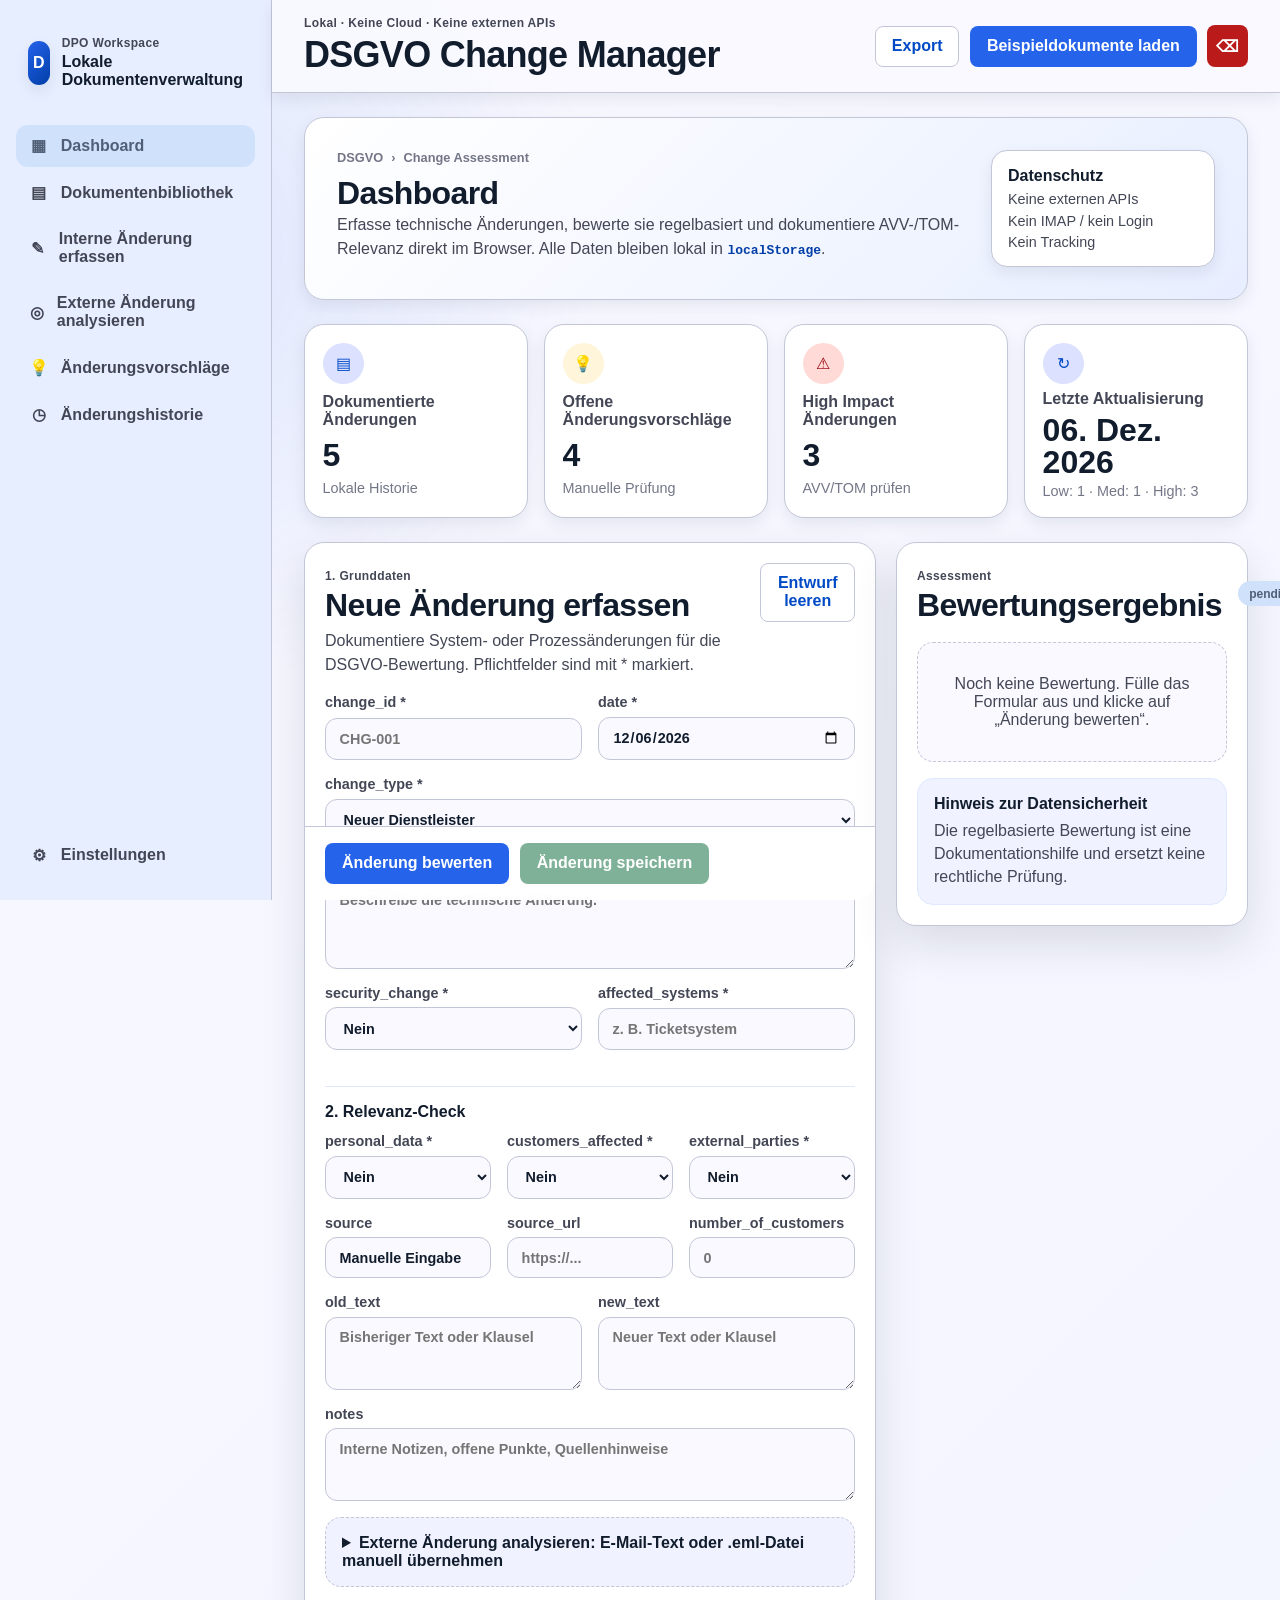
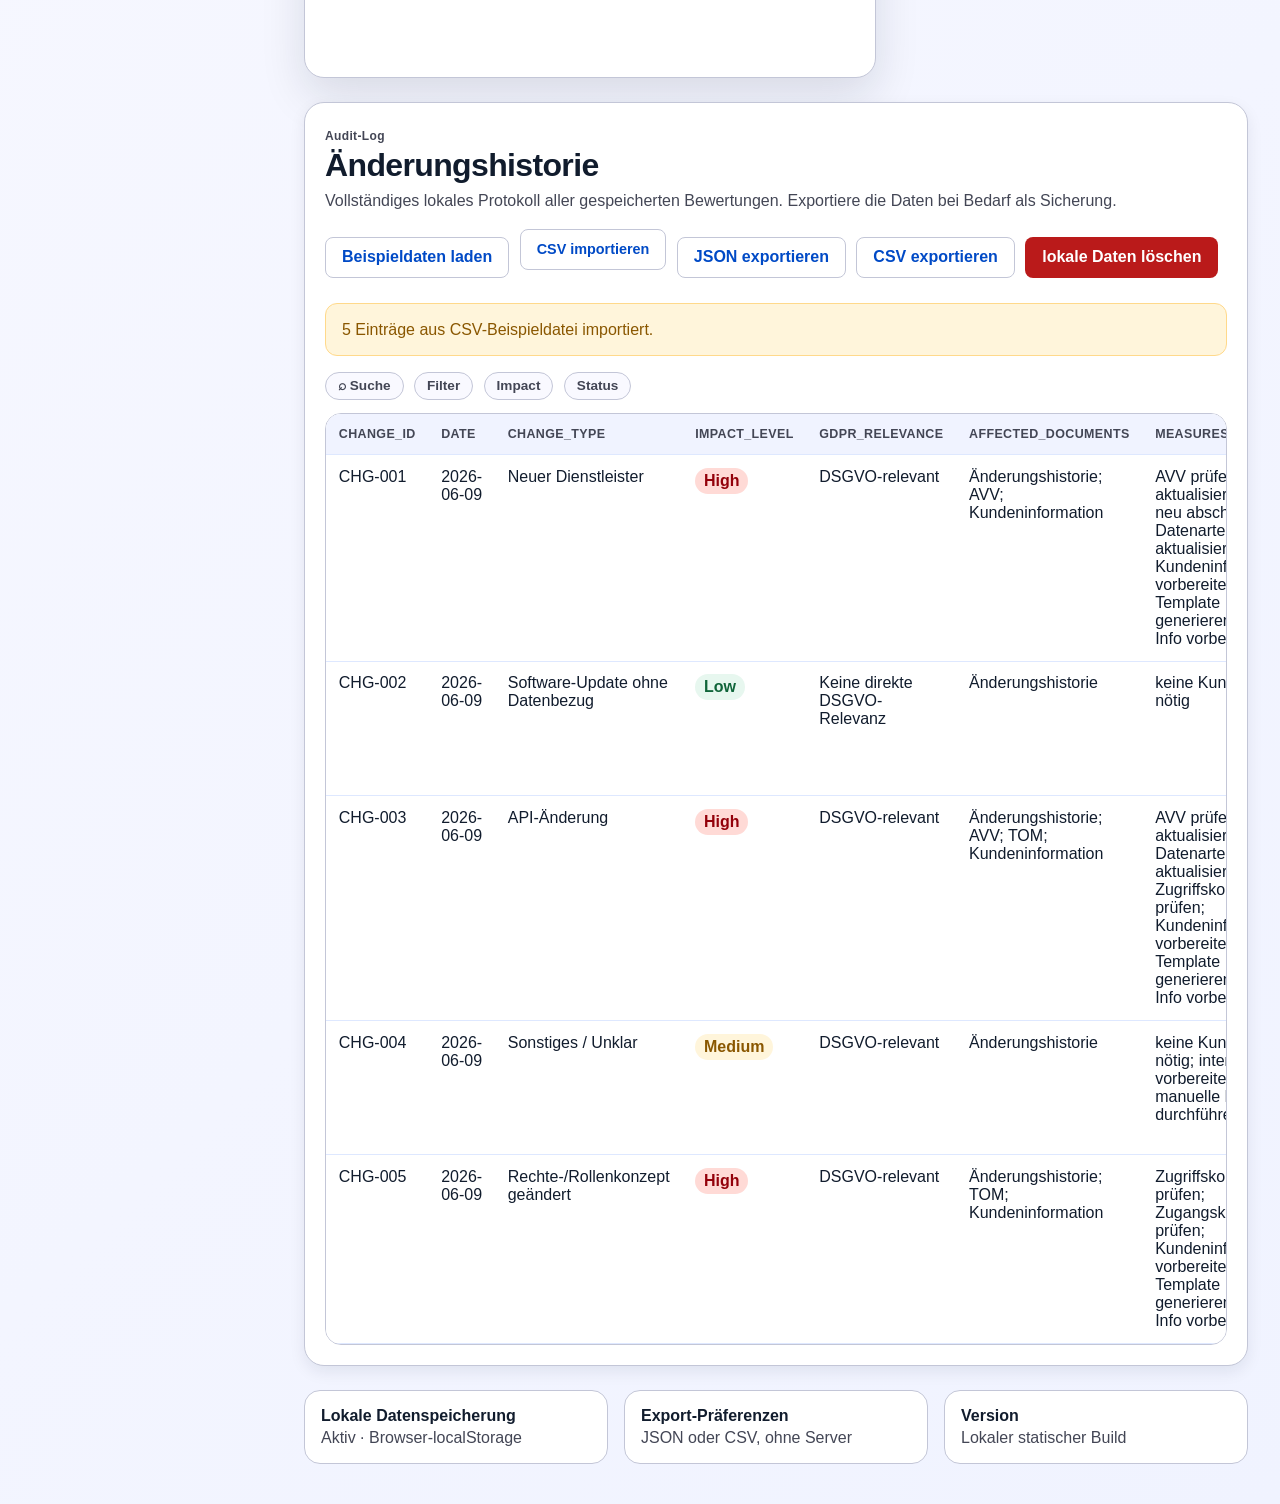
==== commit b65a47f8: "Apply Stitch dashboard design to static app" ====
--- a/index.html
+++ b/index.html
@@ -3,167 +3,261 @@
 <head>
   <meta charset="utf-8">
   <meta name="viewport" content="width=device-width, initial-scale=1">
-  <title>Lokale DSGVO-Änderungsbewertung</title>
+  <title>DSGVO Change Manager · Lokale Änderungsbewertung</title>
   <link rel="stylesheet" href="styles.css">
 </head>
 <body>
-  <header class="hero">
-    <div>
-      <p class="eyebrow">Lokale Browser-App · keine Installation · keine Cloud</p>
-      <h1>DSGVO-Änderungsbewertung</h1>
-      <p class="intro">Erfasse technische Änderungen, bewerte sie regelbasiert und dokumentiere AVV-/TOM-Relevanz direkt im Browser. Alle Daten bleiben lokal in <code>localStorage</code>.</p>
+  <div class="workspace-shell">
+    <aside class="sidebar" aria-label="Hauptnavigation">
+      <div class="brand-block">
+        <div class="brand-mark">D</div>
+        <div>
+          <p class="brand-kicker">DPO Workspace</p>
+          <strong>Lokale Dokumentenverwaltung</strong>
+        </div>
+      </div>
+      <nav class="side-nav">
+        <a href="#dashboard" class="nav-item active"><span aria-hidden="true">▦</span>Dashboard</a>
+        <a href="#history-title" class="nav-item"><span aria-hidden="true">▤</span>Dokumentenbibliothek</a>
+        <a href="#form-title" class="nav-item"><span aria-hidden="true">✎</span>Interne Änderung erfassen</a>
+        <a href="#emailImport" class="nav-item"><span aria-hidden="true">◎</span>Externe Änderung analysieren</a>
+        <a href="#result-title" class="nav-item"><span aria-hidden="true">💡</span>Änderungsvorschläge</a>
+        <a href="#history-title" class="nav-item"><span aria-hidden="true">◷</span>Änderungshistorie</a>
+        <a href="#settings" class="nav-item nav-bottom"><span aria-hidden="true">⚙</span>Einstellungen</a>
+      </nav>
+    </aside>
+
+    <div class="content-shell">
+      <header class="topbar">
+        <div>
+          <p class="eyebrow">Lokal · Keine Cloud · Keine externen APIs</p>
+          <h1>DSGVO Change Manager</h1>
+        </div>
+        <div class="topbar-actions" aria-label="Schnellaktionen">
+          <button id="topExportJsonBtn" class="secondary" type="button">Export</button>
+          <button id="topLoadSamplesBtn" type="button">Beispieldokumente laden</button>
+          <button id="topClearDataBtn" class="icon-button danger-button" type="button" aria-label="Lokale Daten löschen">⌫</button>
+        </div>
+      </header>
+
+      <main id="dashboard" class="main-canvas">
+        <section class="context-hero" aria-labelledby="dashboard-title">
+          <div>
+            <div class="breadcrumb"><span>DSGVO</span><span>›</span><span>Change Assessment</span></div>
+            <h2 id="dashboard-title">Dashboard</h2>
+            <p>Erfasse technische Änderungen, bewerte sie regelbasiert und dokumentiere AVV-/TOM-Relevanz direkt im Browser. Alle Daten bleiben lokal in <code>localStorage</code>.</p>
+          </div>
+          <div class="privacy-card" aria-label="Datenschutzhinweise">
+            <strong>Datenschutz</strong>
+            <span>Keine externen APIs</span>
+            <span>Kein IMAP / kein Login</span>
+            <span>Kein Tracking</span>
+          </div>
+        </section>
+
+        <section class="stats-grid" aria-label="Dashboard-Kennzahlen">
+          <article class="stat-card">
+            <div class="stat-icon">▤</div>
+            <p>Dokumentierte Änderungen</p>
+            <strong id="statTotalChanges">0</strong>
+            <span>Lokale Historie</span>
+          </article>
+          <article class="stat-card accent-warning">
+            <div class="stat-icon">💡</div>
+            <p>Offene Änderungsvorschläge</p>
+            <strong id="statOpenReviews">0</strong>
+            <span>Manuelle Prüfung</span>
+          </article>
+          <article class="stat-card accent-danger">
+            <div class="stat-icon">⚠</div>
+            <p>High Impact Änderungen</p>
+            <strong id="statHighImpact">0</strong>
+            <span>AVV/TOM prüfen</span>
+          </article>
+          <article class="stat-card">
+            <div class="stat-icon">↻</div>
+            <p>Letzte Aktualisierung</p>
+            <strong id="statLastUpdate">Heute</strong>
+            <span id="statImpactSplit">Low: 0 · Med: 0 · High: 0</span>
+          </article>
+        </section>
+
+        <div class="work-grid">
+          <section class="panel form-panel" aria-labelledby="form-title">
+            <div class="section-heading">
+              <div>
+                <p class="panel-kicker">1. Grunddaten</p>
+                <h2 id="form-title">Neue Änderung erfassen</h2>
+                <p>Dokumentiere System- oder Prozessänderungen für die DSGVO-Bewertung. Pflichtfelder sind mit * markiert.</p>
+              </div>
+              <button id="resetFormBtn" class="secondary" type="button">Entwurf leeren</button>
+            </div>
+
+            <div id="storageWarning" class="alert warning hidden"></div>
+            <div id="validationErrors" class="alert danger hidden"></div>
+
+            <form id="changeForm" novalidate>
+              <div class="grid two">
+                <label>change_id *
+                  <input id="change_id" name="change_id" type="text" placeholder="CHG-001" required>
+                </label>
+                <label>date *
+                  <input id="date" name="date" type="date" required>
+                </label>
+              </div>
+
+              <label>change_type *
+                <select id="change_type" name="change_type" required></select>
+              </label>
+
+              <label>description *
+                <textarea id="description" name="description" rows="4" placeholder="Beschreibe die technische Änderung." required></textarea>
+              </label>
+
+              <div class="grid two">
+                <label>security_change *
+                  <select id="security_change" name="security_change" required></select>
+                </label>
+                <label>affected_systems *
+                  <input id="affected_systems" name="affected_systems" type="text" placeholder="z. B. Ticketsystem" required>
+                </label>
+              </div>
+
+              <div class="section-subtitle">2. Relevanz-Check</div>
+              <div class="grid three">
+                <label>personal_data *
+                  <select id="personal_data" name="personal_data" required></select>
+                </label>
+                <label>customers_affected *
+                  <select id="customers_affected" name="customers_affected" required></select>
+                </label>
+                <label>external_parties *
+                  <select id="external_parties" name="external_parties" required></select>
+                </label>
+              </div>
+
+              <div class="grid three">
+                <label>source
+                  <input id="source" name="source" type="text" placeholder="Manuelle Eingabe">
+                </label>
+                <label>source_url
+                  <input id="source_url" name="source_url" type="url" placeholder="https://...">
+                </label>
+                <label>number_of_customers
+                  <input id="number_of_customers" name="number_of_customers" type="number" min="0" step="1" placeholder="0">
+                </label>
+              </div>
+
+              <div class="grid two">
+                <label>old_text
+                  <textarea id="old_text" name="old_text" rows="3" placeholder="Bisheriger Text oder Klausel"></textarea>
+                </label>
+                <label>new_text
+                  <textarea id="new_text" name="new_text" rows="3" placeholder="Neuer Text oder Klausel"></textarea>
+                </label>
+              </div>
+
+              <label>notes
+                <textarea id="notes" name="notes" rows="3" placeholder="Interne Notizen, offene Punkte, Quellenhinweise"></textarea>
+              </label>
+
+              <details id="emailImport" class="email-box">
+                <summary>Externe Änderung analysieren: E-Mail-Text oder .eml-Datei manuell übernehmen</summary>
+                <p>Kein Login, kein IMAP, keine automatische Verbindung. Inhalte werden nur lokal im Formular verwendet.</p>
+                <div class="grid three">
+                  <label>email_sender
+                    <input id="email_sender" name="email_sender" type="text">
+                  </label>
+                  <label>email_subject
+                    <input id="email_subject" name="email_subject" type="text">
+                  </label>
+                  <label>email_received_at
+                    <input id="email_received_at" name="email_received_at" type="text" placeholder="2026-06-09 10:30">
+                  </label>
+                </div>
+                <label>E-Mail-Text einfügen
+                  <textarea id="emailText" rows="5" placeholder="Betreff, Absender und Nachrichtentext optional hier einfügen."></textarea>
+                </label>
+                <div class="button-row">
+                  <button id="applyEmailTextBtn" class="secondary" type="button">E-Mail-Text übernehmen</button>
+                  <label class="file-button secondary">TXT/.eml hochladen
+                    <input id="emlUpload" type="file" accept=".eml,text/plain">
+                  </label>
+                </div>
+              </details>
+
+              <div class="button-row sticky-actions">
+                <button id="evaluateBtn" type="button">Änderung bewerten</button>
+                <button id="saveBtn" class="success" type="button" disabled>Änderung speichern</button>
+              </div>
+            </form>
+          </section>
+
+          <aside class="panel result-panel" aria-labelledby="result-title">
+            <div class="section-heading compact">
+              <div>
+                <p class="panel-kicker">Assessment</p>
+                <h2 id="result-title">Bewertungsergebnis</h2>
+              </div>
+              <span class="status-pill">pending_actions</span>
+            </div>
+            <div id="resultBox" class="empty-state">Noch keine Bewertung. Fülle das Formular aus und klicke auf „Änderung bewerten“.</div>
+            <div class="info-callout">
+              <strong>Hinweis zur Datensicherheit</strong>
+              <p>Die regelbasierte Bewertung ist eine Dokumentationshilfe und ersetzt keine rechtliche Prüfung.</p>
+            </div>
+          </aside>
+        </div>
+
+        <section class="panel history-panel" aria-labelledby="history-title">
+          <div class="section-heading wrap">
+            <div>
+              <p class="panel-kicker">Audit-Log</p>
+              <h2 id="history-title">Änderungshistorie</h2>
+              <p>Vollständiges lokales Protokoll aller gespeicherten Bewertungen. Exportiere die Daten bei Bedarf als Sicherung.</p>
+            </div>
+            <div class="button-row">
+              <button id="loadSamplesBtn" class="secondary" type="button">Beispieldaten laden</button>
+              <label class="file-button secondary">CSV importieren
+                <input id="csvUpload" type="file" accept=".csv,text/csv">
+              </label>
+              <button id="exportJsonBtn" class="secondary" type="button">JSON exportieren</button>
+              <button id="exportCsvBtn" class="secondary" type="button">CSV exportieren</button>
+              <button id="clearDataBtn" class="danger-button" type="button">lokale Daten löschen</button>
+            </div>
+          </div>
+          <div id="importErrors" class="alert danger hidden"></div>
+          <div class="table-toolbar" aria-hidden="true">
+            <span>⌕ Suche</span>
+            <span>Filter</span>
+            <span>Impact</span>
+            <span>Status</span>
+          </div>
+          <div class="table-wrap">
+            <table id="historyTable">
+              <thead></thead>
+              <tbody></tbody>
+            </table>
+          </div>
+        </section>
+
+        <section id="settings" class="settings-strip" aria-label="Einstellungen und Tool-Informationen">
+          <div>
+            <strong>Lokale Datenspeicherung</strong>
+            <span>Aktiv · Browser-localStorage</span>
+          </div>
+          <div>
+            <strong>Export-Präferenzen</strong>
+            <span>JSON oder CSV, ohne Server</span>
+          </div>
+          <div>
+            <strong>Version</strong>
+            <span>Lokaler statischer Build</span>
+          </div>
+        </section>
+      </main>
     </div>
-    <div class="privacy-card" aria-label="Datenschutzhinweise">
-      <strong>Datenschutz</strong>
-      <span>Keine externen APIs</span>
-      <span>Kein IMAP / kein Login</span>
-      <span>Kein Tracking</span>
-    </div>
-  </header>
-
-  <main class="app-shell">
-    <section class="panel form-panel" aria-labelledby="form-title">
-      <div class="section-heading">
-        <div>
-          <h2 id="form-title">Änderung erfassen</h2>
-          <p>Pflichtfelder sind mit * markiert.</p>
-        </div>
-        <button id="resetFormBtn" class="secondary" type="button">Formular leeren</button>
-      </div>
-
-      <div id="storageWarning" class="alert warning hidden"></div>
-      <div id="validationErrors" class="alert danger hidden"></div>
-
-      <form id="changeForm" novalidate>
-        <div class="grid two">
-          <label>change_id *
-            <input id="change_id" name="change_id" type="text" placeholder="CHG-001" required>
-          </label>
-          <label>date *
-            <input id="date" name="date" type="date" required>
-          </label>
-        </div>
-
-        <label>change_type *
-          <select id="change_type" name="change_type" required></select>
-        </label>
-
-        <label>description *
-          <textarea id="description" name="description" rows="4" placeholder="Beschreibe die technische Änderung." required></textarea>
-        </label>
-
-        <div class="grid two">
-          <label>security_change *
-            <select id="security_change" name="security_change" required></select>
-          </label>
-          <label>affected_systems *
-            <input id="affected_systems" name="affected_systems" type="text" placeholder="z. B. Ticketsystem" required>
-          </label>
-        </div>
-
-        <div class="grid three">
-          <label>personal_data *
-            <select id="personal_data" name="personal_data" required></select>
-          </label>
-          <label>customers_affected *
-            <select id="customers_affected" name="customers_affected" required></select>
-          </label>
-          <label>external_parties *
-            <select id="external_parties" name="external_parties" required></select>
-          </label>
-        </div>
-
-        <div class="grid three">
-          <label>source
-            <input id="source" name="source" type="text" placeholder="Manuelle Eingabe">
-          </label>
-          <label>source_url
-            <input id="source_url" name="source_url" type="url" placeholder="https://...">
-          </label>
-          <label>number_of_customers
-            <input id="number_of_customers" name="number_of_customers" type="number" min="0" step="1" placeholder="0">
-          </label>
-        </div>
-
-        <div class="grid two">
-          <label>old_text
-            <textarea id="old_text" name="old_text" rows="3"></textarea>
-          </label>
-          <label>new_text
-            <textarea id="new_text" name="new_text" rows="3"></textarea>
-          </label>
-        </div>
-
-        <label>notes
-          <textarea id="notes" name="notes" rows="3"></textarea>
-        </label>
-
-        <details class="email-box">
-          <summary>Optional: E-Mail-Text oder .eml-Datei manuell übernehmen</summary>
-          <p>Kein Login, kein IMAP, keine automatische Verbindung. Inhalte werden nur lokal im Formular verwendet.</p>
-          <div class="grid three">
-            <label>email_sender
-              <input id="email_sender" name="email_sender" type="text">
-            </label>
-            <label>email_subject
-              <input id="email_subject" name="email_subject" type="text">
-            </label>
-            <label>email_received_at
-              <input id="email_received_at" name="email_received_at" type="text" placeholder="2026-06-09 10:30">
-            </label>
-          </div>
-          <label>E-Mail-Text einfügen
-            <textarea id="emailText" rows="5" placeholder="Betreff, Absender und Nachrichtentext optional hier einfügen."></textarea>
-          </label>
-          <div class="button-row">
-            <button id="applyEmailTextBtn" class="secondary" type="button">E-Mail-Text übernehmen</button>
-            <label class="file-button">.eml-Datei laden
-              <input id="emlUpload" type="file" accept=".eml,text/plain">
-            </label>
-          </div>
-        </details>
-
-        <div class="button-row sticky-actions">
-          <button id="evaluateBtn" type="button">Änderung bewerten</button>
-          <button id="saveBtn" class="success" type="button" disabled>Änderung speichern</button>
-        </div>
-      </form>
-    </section>
-
-    <section class="panel result-panel" aria-labelledby="result-title">
-      <h2 id="result-title">Bewertungsergebnis</h2>
-      <div id="resultBox" class="empty-state">Noch keine Bewertung. Fülle das Formular aus und klicke auf „Änderung bewerten“.</div>
-    </section>
-  </main>
-
-  <section class="panel history-panel" aria-labelledby="history-title">
-    <div class="section-heading wrap">
-      <div>
-        <h2 id="history-title">Lokale Änderungshistorie</h2>
-        <p>Gespeichert im Browser-localStorage. Exportiere die Daten bei Bedarf als Sicherung.</p>
-      </div>
-      <div class="button-row">
-        <button id="loadSamplesBtn" class="secondary" type="button">Beispieldaten laden</button>
-        <label class="file-button">CSV importieren
-          <input id="csvUpload" type="file" accept=".csv,text/csv">
-        </label>
-        <button id="exportJsonBtn" class="secondary" type="button">JSON exportieren</button>
-        <button id="exportCsvBtn" class="secondary" type="button">CSV exportieren</button>
-        <button id="clearDataBtn" class="danger-button" type="button">lokale Daten löschen</button>
-      </div>
-    </div>
-    <div id="importErrors" class="alert danger hidden"></div>
-    <div class="table-wrap">
-      <table id="historyTable">
-        <thead></thead>
-        <tbody></tbody>
-      </table>
-    </div>
-  </section>
-
-  <footer>
-    <p>Hinweis: Diese regelbasierte Bewertung ist eine Dokumentationshilfe und ersetzt keine rechtliche Prüfung.</p>
-  </footer>
+  </div>
 
   <script src="script.js"></script>
 </body>
--- a/styles.css
+++ b/styles.css
@@ -1,326 +1,413 @@
 :root {
-  --bg: #eef2f7;
-  --panel: #ffffff;
-  --text: #152238;
-  --muted: #627086;
-  --border: #d7dfeb;
-  --primary: #2454d6;
-  --primary-dark: #183d9b;
+  --background: #f9f9ff;
+  --surface: #f9f9ff;
+  --surface-lowest: #ffffff;
+  --surface-low: #f0f3ff;
+  --surface-container: #e7eeff;
+  --surface-high: #dee8ff;
+  --surface-highest: #d8e3fb;
+  --text: #111c2d;
+  --muted: #434655;
+  --muted-soft: #737686;
+  --border: #c3c6d7;
+  --primary: #004ac6;
+  --primary-hover: #003ea8;
+  --primary-container: #2563eb;
+  --primary-soft: #dbe1ff;
+  --secondary: #505f76;
+  --secondary-container: #d0e1fb;
   --success: #177245;
-  --danger: #c03232;
+  --success-soft: #e7f7ef;
+  --success-text: #10653a;
+  --danger: #ba1a1a;
+  --danger-soft: #ffdad6;
+  --danger-text: #93000a;
   --warning: #a86400;
-  --low: #e7f7ef;
-  --low-text: #10653a;
-  --medium: #fff5db;
-  --medium-text: #8a5700;
-  --high: #ffe6e6;
-  --high-text: #a71919;
-  --shadow: 0 18px 45px rgba(21, 34, 56, 0.12);
+  --warning-soft: #fff5db;
+  --warning-text: #8a5700;
+  --shadow-sm: 0 6px 16px rgba(17, 28, 45, 0.08);
+  --shadow-md: 0 18px 45px rgba(17, 28, 45, 0.12);
+  --radius-sm: 0.5rem;
+  --radius-md: 0.75rem;
+  --radius-lg: 1rem;
+  --radius-xl: 1.25rem;
 }
 
 * { box-sizing: border-box; }
+
+html { scroll-behavior: smooth; }
 
 body {
   margin: 0;
-  font-family: "Segoe UI", Roboto, Arial, sans-serif;
+  font-family: Inter, "Segoe UI", Roboto, Arial, sans-serif;
   color: var(--text);
-  background: linear-gradient(135deg, #f7faff 0%, var(--bg) 100%);
-}
-
-.hero {
-  display: flex;
-  justify-content: space-between;
-  gap: 2rem;
-  padding: 2rem clamp(1rem, 4vw, 3rem);
-  color: #fff;
-  background: radial-gradient(circle at top left, #5f83ff, #173b91 58%, #102456 100%);
-}
-
-h1, h2, h3 { margin: 0; }
-
-h1 {
-  margin-top: 0.25rem;
-  font-size: clamp(2rem, 5vw, 3.5rem);
-  letter-spacing: -0.04em;
-}
-
-h2 { font-size: 1.25rem; }
-
-.eyebrow {
-  margin: 0;
-  font-size: 0.8rem;
-  font-weight: 700;
-  letter-spacing: 0.08em;
-  text-transform: uppercase;
-  opacity: 0.85;
-}
-
-.intro {
-  max-width: 850px;
-  margin: 0.75rem 0 0;
-  line-height: 1.55;
-  color: #eaf0ff;
-}
-
-.privacy-card {
-  min-width: 220px;
-  align-self: center;
-  display: grid;
-  gap: 0.4rem;
-  padding: 1rem;
-  border: 1px solid rgba(255, 255, 255, 0.28);
-  border-radius: 1rem;
-  background: rgba(255, 255, 255, 0.12);
-  backdrop-filter: blur(8px);
-}
-
-.app-shell {
-  display: grid;
-  grid-template-columns: minmax(0, 1.25fr) minmax(340px, 0.75fr);
-  gap: 1.25rem;
-  padding: 1.25rem clamp(1rem, 4vw, 3rem);
-}
-
-.panel {
-  background: var(--panel);
-  border: 1px solid var(--border);
-  border-radius: 1.25rem;
-  box-shadow: var(--shadow);
-  padding: 1.25rem;
-}
-
-.section-heading {
-  display: flex;
-  justify-content: space-between;
-  align-items: flex-start;
-  gap: 1rem;
-  margin-bottom: 1rem;
-}
-
-.section-heading p {
-  margin: 0.25rem 0 0;
-  color: var(--muted);
-}
-
-.wrap { flex-wrap: wrap; }
-
-.grid {
-  display: grid;
-  gap: 1rem;
-}
-
-.grid.two { grid-template-columns: repeat(2, minmax(0, 1fr)); }
-.grid.three { grid-template-columns: repeat(3, minmax(0, 1fr)); }
-
-label {
-  display: grid;
-  gap: 0.35rem;
-  margin-bottom: 1rem;
-  font-weight: 700;
-  color: #293850;
-}
-
-input, select, textarea {
-  width: 100%;
-  border: 1px solid var(--border);
-  border-radius: 0.8rem;
-  padding: 0.75rem 0.85rem;
-  font: inherit;
-  color: var(--text);
-  background: #fbfdff;
-  transition: border-color 0.15s, box-shadow 0.15s;
-}
-
-textarea { resize: vertical; }
-
-input:focus, select:focus, textarea:focus {
-  outline: none;
-  border-color: var(--primary);
-  box-shadow: 0 0 0 4px rgba(36, 84, 214, 0.12);
-}
+  background:
+    radial-gradient(circle at 12% 8%, rgba(37, 99, 235, 0.13), transparent 28rem),
+    linear-gradient(135deg, var(--surface) 0%, var(--surface-low) 100%);
+}
+
+button, input, select, textarea { font: inherit; }
 
 button, .file-button {
   display: inline-flex;
   align-items: center;
   justify-content: center;
-  gap: 0.35rem;
-  border: 0;
-  border-radius: 999px;
-  padding: 0.75rem 1rem;
-  font: inherit;
-  font-weight: 800;
+  gap: 0.4rem;
+  min-height: 2.55rem;
+  border: 1px solid transparent;
+  border-radius: var(--radius-sm);
+  padding: 0.65rem 1rem;
+  font-weight: 700;
   color: #fff;
+  background: var(--primary-container);
+  cursor: pointer;
+  transition: transform 0.15s ease, background 0.15s ease, border-color 0.15s ease, box-shadow 0.15s ease, opacity 0.15s ease;
+}
+
+button:hover, .file-button:hover {
+  transform: translateY(-1px);
   background: var(--primary);
-  cursor: pointer;
-  transition: transform 0.12s, background 0.12s, opacity 0.12s;
-}
-
-button:hover, .file-button:hover { transform: translateY(-1px); background: var(--primary-dark); }
-button:disabled { cursor: not-allowed; opacity: 0.55; transform: none; }
-
-.secondary { color: var(--primary); background: #eaf0ff; }
-.secondary:hover { color: #fff; background: var(--primary); }
+  box-shadow: var(--shadow-sm);
+}
+
+button:disabled {
+  cursor: not-allowed;
+  opacity: 0.55;
+  transform: none;
+  box-shadow: none;
+}
+
+.secondary {
+  color: var(--primary);
+  background: var(--surface-lowest);
+  border-color: var(--border);
+}
+
+.secondary:hover {
+  color: var(--primary-hover);
+  background: var(--surface-high);
+}
+
 .success { background: var(--success); }
 .danger-button { background: var(--danger); }
-
+.danger-button:hover { background: var(--danger-text); }
+.icon-button { width: 2.55rem; padding-inline: 0; }
 .file-button input { display: none; }
 
-.button-row {
+h1, h2, h3, p { margin-top: 0; }
+h1, h2, h3 { letter-spacing: -0.02em; }
+h1 { margin-bottom: 0; font-size: clamp(1.45rem, 3vw, 2.25rem); line-height: 1.2; }
+h2 { margin-bottom: 0; font-size: clamp(1.35rem, 3vw, 2rem); line-height: 1.25; }
+h3 { font-size: 1.1rem; }
+code { color: var(--primary-hover); font-weight: 700; }
+
+.workspace-shell {
+  display: grid;
+  grid-template-columns: 17rem minmax(0, 1fr);
+  min-height: 100vh;
+}
+
+.sidebar {
+  position: sticky;
+  top: 0;
+  height: 100vh;
+  display: flex;
+  flex-direction: column;
+  gap: 1.5rem;
+  padding: 1.5rem 1rem;
+  background: var(--surface-container);
+  border-right: 1px solid var(--border);
+}
+
+.brand-block {
+  display: flex;
+  align-items: center;
+  gap: 0.75rem;
+  padding: 0.75rem;
+}
+
+.brand-mark {
+  display: grid;
+  place-items: center;
+  width: 2.75rem;
+  height: 2.75rem;
+  border-radius: var(--radius-md);
+  color: #fff;
+  background: linear-gradient(135deg, var(--primary-container), var(--primary-hover));
+  font-weight: 900;
+  box-shadow: var(--shadow-sm);
+}
+
+.brand-kicker, .eyebrow, .panel-kicker {
+  margin-bottom: 0.2rem;
+  color: var(--muted);
+  font-size: 0.75rem;
+  font-weight: 700;
+  letter-spacing: 0.03em;
+}
+
+.side-nav {
+  display: flex;
+  flex: 1;
+  flex-direction: column;
+  gap: 0.35rem;
+}
+
+.nav-item {
+  display: flex;
+  align-items: center;
+  gap: 0.75rem;
+  border-radius: var(--radius-md);
+  padding: 0.7rem 0.8rem;
+  color: var(--muted);
+  text-decoration: none;
+  font-weight: 700;
+}
+
+.nav-item:hover { background: var(--surface-highest); color: var(--text); }
+.nav-item.active { background: var(--secondary-container); color: var(--secondary); }
+.nav-item span { width: 1.25rem; text-align: center; }
+.nav-bottom { margin-top: auto; }
+
+.content-shell { min-width: 0; }
+
+.topbar {
+  position: sticky;
+  top: 0;
+  z-index: 20;
+  display: flex;
+  align-items: center;
+  justify-content: space-between;
+  gap: 1rem;
+  padding: 1rem clamp(1rem, 3vw, 2rem);
+  background: rgba(249, 249, 255, 0.92);
+  border-bottom: 1px solid var(--border);
+  box-shadow: var(--shadow-sm);
+  backdrop-filter: blur(12px);
+}
+
+.topbar-actions, .button-row {
   display: flex;
   flex-wrap: wrap;
+  align-items: center;
   gap: 0.65rem;
-  align-items: center;
+}
+
+.main-canvas {
+  display: flex;
+  flex-direction: column;
+  gap: 1.5rem;
+  width: min(100%, 1280px);
+  margin: 0 auto;
+  padding: 1.5rem clamp(1rem, 3vw, 2rem) 2.5rem;
+}
+
+.context-hero {
+  display: flex;
+  justify-content: space-between;
+  gap: 1.5rem;
+  padding: clamp(1.25rem, 3vw, 2rem);
+  border: 1px solid var(--border);
+  border-radius: var(--radius-xl);
+  background: linear-gradient(135deg, var(--surface-lowest), var(--surface-container));
+  box-shadow: var(--shadow-sm);
+}
+
+.context-hero p { max-width: 56rem; margin-bottom: 0; color: var(--muted); line-height: 1.55; }
+.breadcrumb { display: flex; gap: 0.5rem; color: var(--muted-soft); font-size: 0.8rem; font-weight: 700; margin-bottom: 0.45rem; }
+
+.privacy-card {
+  min-width: 14rem;
+  align-self: stretch;
+  display: grid;
+  gap: 0.35rem;
+  padding: 1rem;
+  border: 1px solid var(--border);
+  border-radius: var(--radius-lg);
+  background: var(--surface-lowest);
+  box-shadow: var(--shadow-sm);
+}
+
+.privacy-card span { color: var(--muted); font-size: 0.9rem; }
+
+.stats-grid {
+  display: grid;
+  grid-template-columns: repeat(4, minmax(0, 1fr));
+  gap: 1rem;
+}
+
+.stat-card {
+  display: grid;
+  gap: 0.35rem;
+  min-height: 10rem;
+  padding: 1.1rem;
+  border: 1px solid var(--border);
+  border-radius: var(--radius-xl);
+  background: var(--surface-lowest);
+  box-shadow: var(--shadow-sm);
+}
+
+.stat-card p { margin-bottom: 0; color: var(--muted); font-weight: 700; }
+.stat-card strong { font-size: 2rem; line-height: 1; }
+.stat-card span { color: var(--muted-soft); font-size: 0.9rem; }
+.stat-icon { width: 2.6rem; height: 2.6rem; display: grid; place-items: center; border-radius: 999px; color: var(--primary); background: var(--primary-soft); }
+.accent-warning .stat-icon { color: var(--warning-text); background: var(--warning-soft); }
+.accent-danger .stat-icon { color: var(--danger-text); background: var(--danger-soft); }
+
+.work-grid {
+  display: grid;
+  grid-template-columns: minmax(0, 1.35fr) minmax(22rem, 0.65fr);
+  align-items: start;
+  gap: 1.25rem;
+}
+
+.panel {
+  background: var(--surface-lowest);
+  border: 1px solid var(--border);
+  border-radius: var(--radius-xl);
+  box-shadow: var(--shadow-md);
+  padding: 1.25rem;
+}
+
+.section-heading {
+  display: flex;
+  justify-content: space-between;
+  align-items: flex-start;
+  gap: 1rem;
+  margin-bottom: 1.1rem;
+}
+
+.section-heading.compact { align-items: center; }
+.section-heading p { margin: 0.25rem 0 0; color: var(--muted); line-height: 1.5; }
+.wrap { flex-wrap: wrap; }
+
+.section-subtitle {
+  margin: 1.2rem 0 0.8rem;
+  padding-top: 1rem;
+  border-top: 1px solid var(--surface-high);
+  color: var(--text);
+  font-weight: 800;
+}
+
+.grid { display: grid; gap: 1rem; }
+.grid.two { grid-template-columns: repeat(2, minmax(0, 1fr)); }
+.grid.three { grid-template-columns: repeat(3, minmax(0, 1fr)); }
+
+label {
+  display: grid;
+  gap: 0.4rem;
+  margin-bottom: 1rem;
+  color: var(--muted);
+  font-size: 0.9rem;
+  font-weight: 700;
+}
+
+input, select, textarea {
+  width: 100%;
+  border: 1px solid var(--border);
+  border-radius: var(--radius-md);
+  padding: 0.72rem 0.85rem;
+  color: var(--text);
+  background: var(--surface);
+  transition: border-color 0.15s ease, box-shadow 0.15s ease, background 0.15s ease;
+}
+
+textarea { resize: vertical; }
+input:focus, select:focus, textarea:focus {
+  outline: none;
+  border-color: var(--primary-container);
+  background: var(--surface-lowest);
+  box-shadow: 0 0 0 4px rgba(37, 99, 235, 0.14);
 }
 
 .sticky-actions {
   position: sticky;
   bottom: 0;
+  z-index: 5;
   margin: 1rem -1.25rem -1.25rem;
   padding: 1rem 1.25rem;
   border-top: 1px solid var(--border);
-  border-radius: 0 0 1.25rem 1.25rem;
-  background: rgba(255, 255, 255, 0.92);
-  backdrop-filter: blur(6px);
+  border-radius: 0 0 var(--radius-xl) var(--radius-xl);
+  background: rgba(255, 255, 255, 0.94);
+  backdrop-filter: blur(10px);
 }
 
 .email-box {
   margin: 1rem 0;
   padding: 1rem;
   border: 1px dashed var(--border);
-  border-radius: 1rem;
-  background: #fbfdff;
-}
-
-.email-box summary {
-  font-weight: 800;
-  cursor: pointer;
-}
+  border-radius: var(--radius-lg);
+  background: var(--surface-low);
+}
+
+.email-box summary { font-weight: 800; cursor: pointer; }
+.email-box p { color: var(--muted); line-height: 1.5; }
 
 .alert {
   margin: 0 0 1rem;
   padding: 0.85rem 1rem;
-  border-radius: 0.9rem;
+  border-radius: var(--radius-md);
   line-height: 1.45;
 }
-
-.alert.danger { color: var(--high-text); background: var(--high); border: 1px solid #ffbdbd; }
-.alert.warning { color: var(--medium-text); background: var(--medium); border: 1px solid #ffd98b; }
+.alert.danger { color: var(--danger-text); background: var(--danger-soft); border: 1px solid #ffbdbd; }
+.alert.warning { color: var(--warning-text); background: var(--warning-soft); border: 1px solid #ffd98b; }
 .hidden { display: none; }
 
-.empty-state {
-  padding: 2rem;
-  border: 1px dashed var(--border);
-  border-radius: 1rem;
-  color: var(--muted);
-  text-align: center;
-  background: #fbfdff;
-}
-
-.result-card {
-  display: grid;
+.result-panel { position: sticky; top: 6.1rem; }
+.status-pill { border-radius: 999px; padding: 0.35rem 0.7rem; color: var(--secondary); background: var(--secondary-container); font-size: 0.75rem; font-weight: 800; }
+.empty-state { padding: 2rem; border: 1px dashed var(--border); border-radius: var(--radius-lg); color: var(--muted); text-align: center; background: var(--surface); }
+.result-card { display: grid; gap: 1rem; }
+.impact-badge { display: inline-flex; align-items: center; justify-content: center; width: fit-content; border-radius: 999px; padding: 0.45rem 0.9rem; font-weight: 900; }
+.impact-low, .result-message.low { color: var(--success-text); background: var(--success-soft); }
+.impact-medium, .result-message.medium { color: var(--warning-text); background: var(--warning-soft); }
+.impact-high, .result-message.high { color: var(--danger-text); background: var(--danger-soft); }
+.result-message { border-radius: var(--radius-lg); padding: 1rem; font-weight: 800; }
+
+.chip-list { display: flex; flex-wrap: wrap; gap: 0.45rem; padding: 0; margin: 0.4rem 0 0; list-style: none; }
+.chip-list li { border-radius: 999px; padding: 0.35rem 0.65rem; background: var(--surface-high); color: var(--muted); font-weight: 700; }
+
+.info-callout {
+  margin-top: 1rem;
+  padding: 1rem;
+  border: 1px solid var(--surface-high);
+  border-radius: var(--radius-lg);
+  background: var(--surface-low);
+}
+.info-callout p { margin: 0.35rem 0 0; color: var(--muted); line-height: 1.45; }
+
+.history-panel { box-shadow: var(--shadow-sm); }
+.table-toolbar { display: flex; flex-wrap: wrap; gap: 0.65rem; margin-bottom: 0.85rem; }
+.table-toolbar span { border: 1px solid var(--border); border-radius: 999px; padding: 0.35rem 0.75rem; color: var(--muted); background: var(--surface); font-size: 0.85rem; font-weight: 700; }
+.table-wrap { overflow-x: auto; border: 1px solid var(--border); border-radius: var(--radius-lg); background: var(--surface-lowest); }
+table { width: 100%; min-width: 1050px; border-collapse: collapse; }
+th, td { padding: 0.8rem; border-bottom: 1px solid var(--surface-high); text-align: left; vertical-align: top; }
+th { position: sticky; top: 0; z-index: 1; color: var(--muted); background: var(--surface-low); font-size: 0.78rem; letter-spacing: 0.03em; text-transform: uppercase; }
+tr:hover td { background: var(--surface); }
+.table-impact { display: inline-flex; border-radius: 999px; padding: 0.25rem 0.55rem; font-weight: 900; }
+
+.settings-strip {
+  display: grid;
+  grid-template-columns: repeat(3, minmax(0, 1fr));
   gap: 1rem;
 }
-
-.impact-badge {
-  display: inline-flex;
-  align-items: center;
-  justify-content: center;
-  width: fit-content;
-  border-radius: 999px;
-  padding: 0.45rem 0.9rem;
-  font-size: 0.95rem;
-  font-weight: 900;
-}
-
-.impact-low { color: var(--low-text); background: var(--low); }
-.impact-medium { color: var(--medium-text); background: var(--medium); }
-.impact-high { color: var(--high-text); background: var(--high); }
-
-.result-message {
-  border-radius: 1rem;
-  padding: 1rem;
-  font-weight: 800;
-}
-
-.result-message.low { color: var(--low-text); background: var(--low); }
-.result-message.medium { color: var(--medium-text); background: var(--medium); }
-.result-message.high { color: var(--high-text); background: var(--high); }
-
-.chip-list {
-  display: flex;
-  flex-wrap: wrap;
-  gap: 0.45rem;
-  padding: 0;
-  margin: 0;
-  list-style: none;
-}
-
-.chip-list li {
-  border-radius: 999px;
-  padding: 0.35rem 0.65rem;
-  background: #eef3fb;
-  color: #31445f;
-  font-weight: 700;
-}
-
-.history-panel {
-  margin: 0 clamp(1rem, 4vw, 3rem) 2rem;
-}
-
-.table-wrap {
-  overflow-x: auto;
-  border: 1px solid var(--border);
-  border-radius: 1rem;
-}
-
-table {
-  width: 100%;
-  border-collapse: collapse;
-  min-width: 1050px;
-}
-
-th, td {
-  padding: 0.75rem;
-  border-bottom: 1px solid var(--border);
-  text-align: left;
-  vertical-align: top;
-}
-
-th {
-  position: sticky;
-  top: 0;
-  background: #f5f8fc;
-  color: #34465e;
-  font-size: 0.85rem;
-  text-transform: uppercase;
-  letter-spacing: 0.04em;
-}
-
-tr:last-child td { border-bottom: 0; }
-
-.table-impact {
-  border-radius: 999px;
-  padding: 0.25rem 0.55rem;
-  font-weight: 900;
-  white-space: nowrap;
-}
-
-footer {
-  padding: 0 3rem 2rem;
-  color: var(--muted);
-  text-align: center;
-}
-
-@media (max-width: 1050px) {
-  .hero, .app-shell { grid-template-columns: 1fr; }
-  .hero { flex-direction: column; }
-  .app-shell { display: block; }
-  .result-panel { margin-top: 1.25rem; }
+.settings-strip div { display: grid; gap: 0.25rem; padding: 1rem; border: 1px solid var(--border); border-radius: var(--radius-lg); background: var(--surface-lowest); }
+.settings-strip span { color: var(--muted); }
+
+@media (max-width: 1100px) {
+  .workspace-shell { grid-template-columns: 1fr; }
+  .sidebar { position: static; height: auto; padding: 1rem; }
+  .side-nav { display: grid; grid-template-columns: repeat(auto-fit, minmax(13rem, 1fr)); }
+  .nav-bottom { margin-top: 0; }
+  .stats-grid { grid-template-columns: repeat(2, minmax(0, 1fr)); }
+  .work-grid { grid-template-columns: 1fr; }
+  .result-panel { position: static; }
 }
 
 @media (max-width: 760px) {
-  .grid.two, .grid.three { grid-template-columns: 1fr; }
-  .section-heading { display: grid; }
-  button, .file-button { width: 100%; }
-  footer { padding-inline: 1rem; }
-}
+  .topbar, .context-hero { flex-direction: column; align-items: stretch; }
+  .topbar-actions { justify-content: stretch; }
+  .topbar-actions > * { flex: 1; }
+  .stats-grid, .settings-strip, .grid.two, .grid.three { grid-template-columns: 1fr; }
+  .panel { padding: 1rem; }
+  .sticky-actions { margin-inline: -1rem; padding-inline: 1rem; }
+}
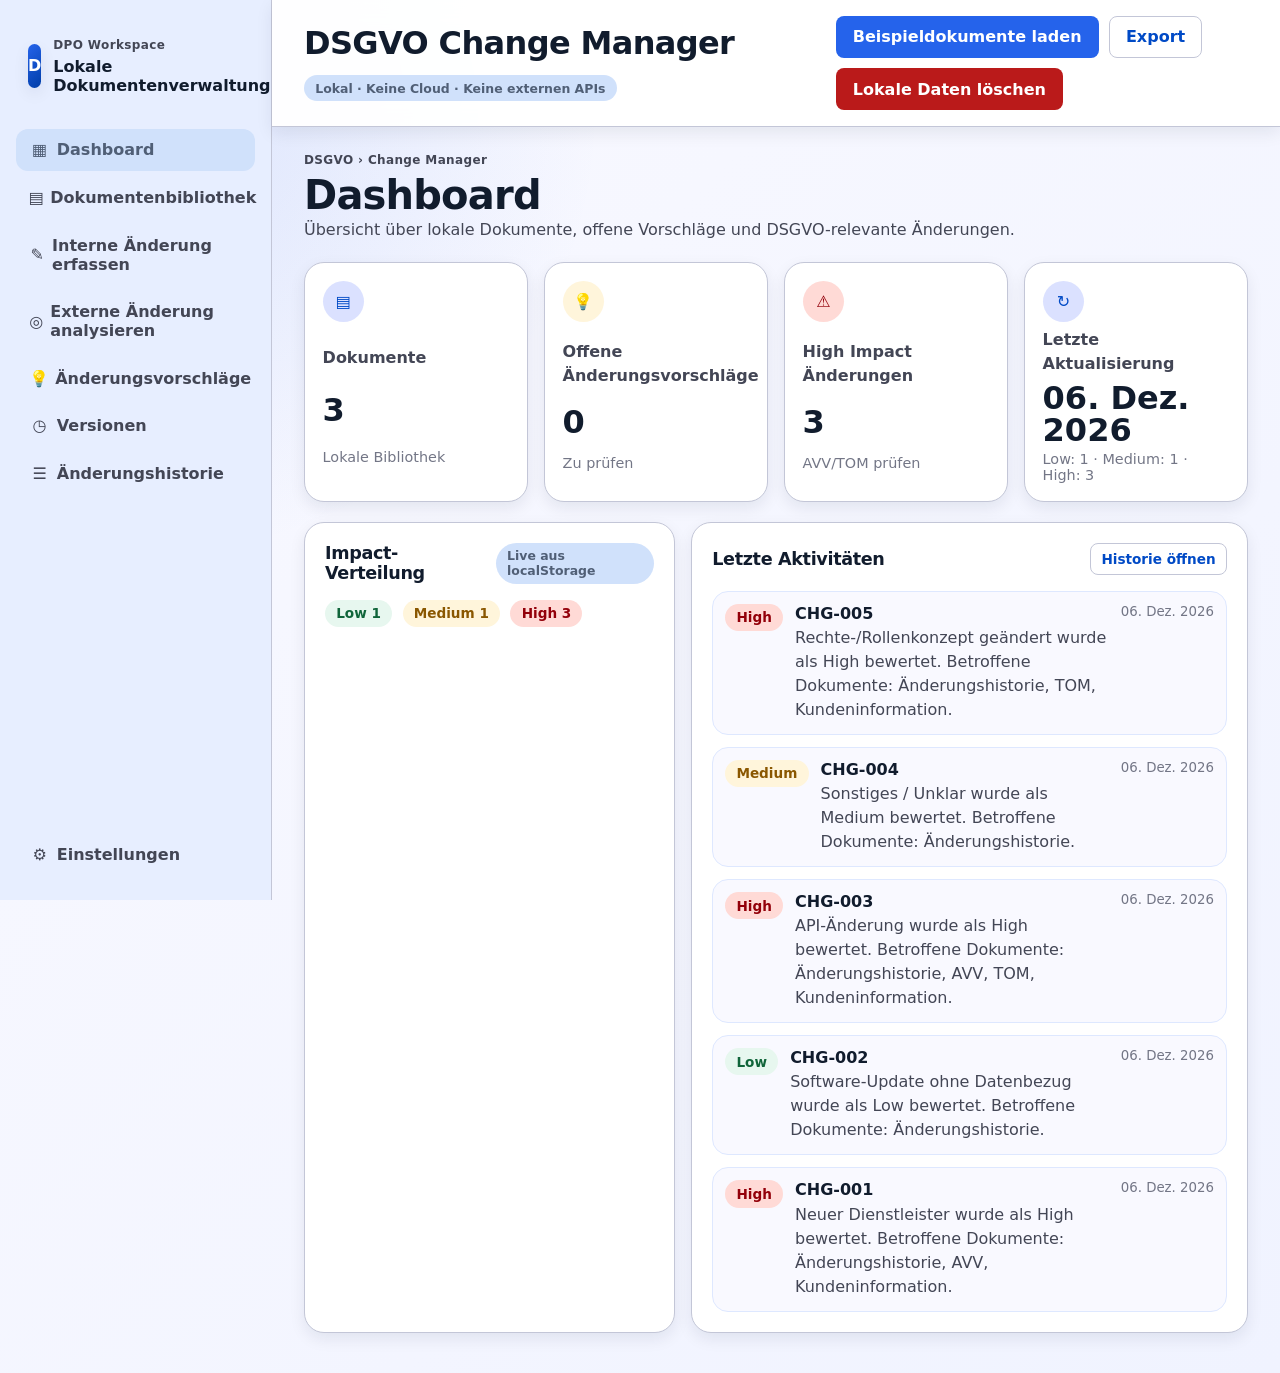
==== commit 076a214a: "Convert Stitch UI to multi-view dashboard app" ====
--- a/index.html
+++ b/index.html
@@ -3,7 +3,7 @@
 <head>
   <meta charset="utf-8">
   <meta name="viewport" content="width=device-width, initial-scale=1">
-  <title>DSGVO Change Manager · Lokale Änderungsbewertung</title>
+  <title>DSGVO Change Manager · Lokale Dashboard-App</title>
   <link rel="stylesheet" href="styles.css">
 </head>
 <body>
@@ -17,248 +17,122 @@
         </div>
       </div>
       <nav class="side-nav">
-        <a href="#dashboard" class="nav-item active"><span aria-hidden="true">▦</span>Dashboard</a>
-        <a href="#history-title" class="nav-item"><span aria-hidden="true">▤</span>Dokumentenbibliothek</a>
-        <a href="#form-title" class="nav-item"><span aria-hidden="true">✎</span>Interne Änderung erfassen</a>
-        <a href="#emailImport" class="nav-item"><span aria-hidden="true">◎</span>Externe Änderung analysieren</a>
-        <a href="#result-title" class="nav-item"><span aria-hidden="true">💡</span>Änderungsvorschläge</a>
-        <a href="#history-title" class="nav-item"><span aria-hidden="true">◷</span>Änderungshistorie</a>
-        <a href="#settings" class="nav-item nav-bottom"><span aria-hidden="true">⚙</span>Einstellungen</a>
+        <button class="nav-item active" type="button" data-view="dashboard"><span>▦</span>Dashboard</button>
+        <button class="nav-item" type="button" data-view="documents"><span>▤</span>Dokumentenbibliothek</button>
+        <button class="nav-item" type="button" data-view="internal-change"><span>✎</span>Interne Änderung erfassen</button>
+        <button class="nav-item" type="button" data-view="external-analysis"><span>◎</span>Externe Änderung analysieren</button>
+        <button class="nav-item" type="button" data-view="proposals"><span>💡</span>Änderungsvorschläge</button>
+        <button class="nav-item" type="button" data-view="versions"><span>◷</span>Versionen</button>
+        <button class="nav-item" type="button" data-view="history"><span>☰</span>Änderungshistorie</button>
+        <button class="nav-item nav-bottom" type="button" data-view="settings"><span>⚙</span>Einstellungen</button>
       </nav>
     </aside>
 
     <div class="content-shell">
       <header class="topbar">
-        <div>
-          <p class="eyebrow">Lokal · Keine Cloud · Keine externen APIs</p>
+        <div class="topbar-title">
           <h1>DSGVO Change Manager</h1>
+          <span class="local-badge">Lokal · Keine Cloud · Keine externen APIs</span>
         </div>
         <div class="topbar-actions" aria-label="Schnellaktionen">
+          <button id="topLoadSamplesBtn" type="button">Beispieldokumente laden</button>
           <button id="topExportJsonBtn" class="secondary" type="button">Export</button>
-          <button id="topLoadSamplesBtn" type="button">Beispieldokumente laden</button>
-          <button id="topClearDataBtn" class="icon-button danger-button" type="button" aria-label="Lokale Daten löschen">⌫</button>
+          <button id="topClearDataBtn" class="danger-button" type="button">Lokale Daten löschen</button>
         </div>
       </header>
 
-      <main id="dashboard" class="main-canvas">
-        <section class="context-hero" aria-labelledby="dashboard-title">
-          <div>
-            <div class="breadcrumb"><span>DSGVO</span><span>›</span><span>Change Assessment</span></div>
-            <h2 id="dashboard-title">Dashboard</h2>
-            <p>Erfasse technische Änderungen, bewerte sie regelbasiert und dokumentiere AVV-/TOM-Relevanz direkt im Browser. Alle Daten bleiben lokal in <code>localStorage</code>.</p>
+      <main class="main-canvas">
+        <section id="view-dashboard" class="app-view active" aria-labelledby="dashboard-title">
+          <div class="view-heading">
+            <div>
+              <p class="breadcrumb">DSGVO › Change Manager</p>
+              <h2 id="dashboard-title">Dashboard</h2>
+              <p>Übersicht über lokale Dokumente, offene Vorschläge und DSGVO-relevante Änderungen.</p>
+            </div>
           </div>
-          <div class="privacy-card" aria-label="Datenschutzhinweise">
-            <strong>Datenschutz</strong>
-            <span>Keine externen APIs</span>
-            <span>Kein IMAP / kein Login</span>
-            <span>Kein Tracking</span>
+          <div class="stats-grid">
+            <article class="stat-card"><div class="stat-icon">▤</div><p>Dokumente</p><strong id="statDocuments">0</strong><span>Lokale Bibliothek</span></article>
+            <article class="stat-card accent-warning"><div class="stat-icon">💡</div><p>Offene Änderungsvorschläge</p><strong id="statOpenReviews">0</strong><span>Zu prüfen</span></article>
+            <article class="stat-card accent-danger"><div class="stat-icon">⚠</div><p>High Impact Änderungen</p><strong id="statHighImpact">0</strong><span>AVV/TOM prüfen</span></article>
+            <article class="stat-card"><div class="stat-icon">↻</div><p>Letzte Aktualisierung</p><strong id="statLastUpdate">Heute</strong><span id="statImpactSplit">Low: 0 · Medium: 0 · High: 0</span></article>
+          </div>
+          <div class="dashboard-grid">
+            <section class="panel">
+              <div class="section-heading compact"><h3>Impact-Verteilung</h3><span class="status-pill">Live aus localStorage</span></div>
+              <div class="pill-row"><span class="impact-badge impact-low" id="dashLowPill">Low 0</span><span class="impact-badge impact-medium" id="dashMediumPill">Medium 0</span><span class="impact-badge impact-high" id="dashHighPill">High 0</span></div>
+            </section>
+            <section class="panel">
+              <div class="section-heading compact"><h3>Letzte Aktivitäten</h3><button class="secondary slim" type="button" data-view-shortcut="history">Historie öffnen</button></div>
+              <div id="dashboardActivityList" class="activity-list"></div>
+            </section>
           </div>
         </section>
 
-        <section class="stats-grid" aria-label="Dashboard-Kennzahlen">
-          <article class="stat-card">
-            <div class="stat-icon">▤</div>
-            <p>Dokumentierte Änderungen</p>
-            <strong id="statTotalChanges">0</strong>
-            <span>Lokale Historie</span>
-          </article>
-          <article class="stat-card accent-warning">
-            <div class="stat-icon">💡</div>
-            <p>Offene Änderungsvorschläge</p>
-            <strong id="statOpenReviews">0</strong>
-            <span>Manuelle Prüfung</span>
-          </article>
-          <article class="stat-card accent-danger">
-            <div class="stat-icon">⚠</div>
-            <p>High Impact Änderungen</p>
-            <strong id="statHighImpact">0</strong>
-            <span>AVV/TOM prüfen</span>
-          </article>
-          <article class="stat-card">
-            <div class="stat-icon">↻</div>
-            <p>Letzte Aktualisierung</p>
-            <strong id="statLastUpdate">Heute</strong>
-            <span id="statImpactSplit">Low: 0 · Med: 0 · High: 0</span>
-          </article>
-        </section>
-
-        <div class="work-grid">
-          <section class="panel form-panel" aria-labelledby="form-title">
-            <div class="section-heading">
-              <div>
-                <p class="panel-kicker">1. Grunddaten</p>
-                <h2 id="form-title">Neue Änderung erfassen</h2>
-                <p>Dokumentiere System- oder Prozessänderungen für die DSGVO-Bewertung. Pflichtfelder sind mit * markiert.</p>
-              </div>
-              <button id="resetFormBtn" class="secondary" type="button">Entwurf leeren</button>
-            </div>
-
-            <div id="storageWarning" class="alert warning hidden"></div>
-            <div id="validationErrors" class="alert danger hidden"></div>
-
-            <form id="changeForm" novalidate>
-              <div class="grid two">
-                <label>change_id *
-                  <input id="change_id" name="change_id" type="text" placeholder="CHG-001" required>
-                </label>
-                <label>date *
-                  <input id="date" name="date" type="date" required>
-                </label>
-              </div>
-
-              <label>change_type *
-                <select id="change_type" name="change_type" required></select>
-              </label>
-
-              <label>description *
-                <textarea id="description" name="description" rows="4" placeholder="Beschreibe die technische Änderung." required></textarea>
-              </label>
-
-              <div class="grid two">
-                <label>security_change *
-                  <select id="security_change" name="security_change" required></select>
-                </label>
-                <label>affected_systems *
-                  <input id="affected_systems" name="affected_systems" type="text" placeholder="z. B. Ticketsystem" required>
-                </label>
-              </div>
-
-              <div class="section-subtitle">2. Relevanz-Check</div>
-              <div class="grid three">
-                <label>personal_data *
-                  <select id="personal_data" name="personal_data" required></select>
-                </label>
-                <label>customers_affected *
-                  <select id="customers_affected" name="customers_affected" required></select>
-                </label>
-                <label>external_parties *
-                  <select id="external_parties" name="external_parties" required></select>
-                </label>
-              </div>
-
-              <div class="grid three">
-                <label>source
-                  <input id="source" name="source" type="text" placeholder="Manuelle Eingabe">
-                </label>
-                <label>source_url
-                  <input id="source_url" name="source_url" type="url" placeholder="https://...">
-                </label>
-                <label>number_of_customers
-                  <input id="number_of_customers" name="number_of_customers" type="number" min="0" step="1" placeholder="0">
-                </label>
-              </div>
-
-              <div class="grid two">
-                <label>old_text
-                  <textarea id="old_text" name="old_text" rows="3" placeholder="Bisheriger Text oder Klausel"></textarea>
-                </label>
-                <label>new_text
-                  <textarea id="new_text" name="new_text" rows="3" placeholder="Neuer Text oder Klausel"></textarea>
-                </label>
-              </div>
-
-              <label>notes
-                <textarea id="notes" name="notes" rows="3" placeholder="Interne Notizen, offene Punkte, Quellenhinweise"></textarea>
-              </label>
-
-              <details id="emailImport" class="email-box">
-                <summary>Externe Änderung analysieren: E-Mail-Text oder .eml-Datei manuell übernehmen</summary>
-                <p>Kein Login, kein IMAP, keine automatische Verbindung. Inhalte werden nur lokal im Formular verwendet.</p>
-                <div class="grid three">
-                  <label>email_sender
-                    <input id="email_sender" name="email_sender" type="text">
-                  </label>
-                  <label>email_subject
-                    <input id="email_subject" name="email_subject" type="text">
-                  </label>
-                  <label>email_received_at
-                    <input id="email_received_at" name="email_received_at" type="text" placeholder="2026-06-09 10:30">
-                  </label>
-                </div>
-                <label>E-Mail-Text einfügen
-                  <textarea id="emailText" rows="5" placeholder="Betreff, Absender und Nachrichtentext optional hier einfügen."></textarea>
-                </label>
-                <div class="button-row">
-                  <button id="applyEmailTextBtn" class="secondary" type="button">E-Mail-Text übernehmen</button>
-                  <label class="file-button secondary">TXT/.eml hochladen
-                    <input id="emlUpload" type="file" accept=".eml,text/plain">
-                  </label>
-                </div>
-              </details>
-
-              <div class="button-row sticky-actions">
-                <button id="evaluateBtn" type="button">Änderung bewerten</button>
-                <button id="saveBtn" class="success" type="button" disabled>Änderung speichern</button>
-              </div>
-            </form>
-          </section>
-
-          <aside class="panel result-panel" aria-labelledby="result-title">
-            <div class="section-heading compact">
-              <div>
-                <p class="panel-kicker">Assessment</p>
-                <h2 id="result-title">Bewertungsergebnis</h2>
-              </div>
-              <span class="status-pill">pending_actions</span>
-            </div>
-            <div id="resultBox" class="empty-state">Noch keine Bewertung. Fülle das Formular aus und klicke auf „Änderung bewerten“.</div>
-            <div class="info-callout">
-              <strong>Hinweis zur Datensicherheit</strong>
-              <p>Die regelbasierte Bewertung ist eine Dokumentationshilfe und ersetzt keine rechtliche Prüfung.</p>
-            </div>
-          </aside>
-        </div>
-
-        <section class="panel history-panel" aria-labelledby="history-title">
-          <div class="section-heading wrap">
-            <div>
-              <p class="panel-kicker">Audit-Log</p>
-              <h2 id="history-title">Änderungshistorie</h2>
-              <p>Vollständiges lokales Protokoll aller gespeicherten Bewertungen. Exportiere die Daten bei Bedarf als Sicherung.</p>
-            </div>
-            <div class="button-row">
-              <button id="loadSamplesBtn" class="secondary" type="button">Beispieldaten laden</button>
-              <label class="file-button secondary">CSV importieren
-                <input id="csvUpload" type="file" accept=".csv,text/csv">
-              </label>
-              <button id="exportJsonBtn" class="secondary" type="button">JSON exportieren</button>
-              <button id="exportCsvBtn" class="secondary" type="button">CSV exportieren</button>
-              <button id="clearDataBtn" class="danger-button" type="button">lokale Daten löschen</button>
-            </div>
+        <section id="view-documents" class="app-view" aria-labelledby="documents-title">
+          <div class="view-heading split">
+            <div><p class="breadcrumb">Workspace › Dokumentenbibliothek</p><h2 id="documents-title">Dokumentenbibliothek</h2><p>Verwalten und durchsuchen Sie alle lokal gespeicherten DSGVO-relevanten Dokumente.</p></div>
+            <div class="button-row"><label class="file-button secondary">Dokument importieren<input id="documentImport" type="file" accept=".txt,.csv,.json,text/plain,application/json"></label><button id="documentsLoadSamplesBtn" type="button">Beispieldokumente laden</button><button id="documentsExportBtn" class="secondary" type="button">Dokumentenbibliothek exportieren</button></div>
           </div>
-          <div id="importErrors" class="alert danger hidden"></div>
-          <div class="table-toolbar" aria-hidden="true">
-            <span>⌕ Suche</span>
-            <span>Filter</span>
-            <span>Impact</span>
-            <span>Status</span>
-          </div>
-          <div class="table-wrap">
-            <table id="historyTable">
-              <thead></thead>
-              <tbody></tbody>
-            </table>
+          <div class="library-layout">
+            <section class="panel">
+              <div class="toolbar"><input id="documentSearch" type="search" placeholder="Dokument suchen"><div class="filter-chips" id="documentFilters"><button class="chip active" type="button" data-doc-filter="Alle">Alle</button><button class="chip" type="button" data-doc-filter="AVV">AVV</button><button class="chip" type="button" data-doc-filter="TOM">TOM</button><button class="chip" type="button" data-doc-filter="Datenschutzhinweis">Datenschutzhinweis</button><button class="chip" type="button" data-doc-filter="Kundeninformation">Kundeninformation</button></div></div>
+              <div class="table-wrap"><table id="documentTable"><thead></thead><tbody></tbody></table></div>
+            </section>
+            <aside class="panel detail-card" id="documentDetail"></aside>
           </div>
         </section>
 
-        <section id="settings" class="settings-strip" aria-label="Einstellungen und Tool-Informationen">
-          <div>
-            <strong>Lokale Datenspeicherung</strong>
-            <span>Aktiv · Browser-localStorage</span>
+        <section id="view-internal-change" class="app-view" aria-labelledby="form-title">
+          <div class="view-heading"><p class="breadcrumb">Workspace › Interne Änderung erfassen</p><h2 id="form-title">Neue Änderung erfassen</h2><p>Dokumentieren Sie System- oder Prozessänderungen für die DSGVO-Bewertung.</p></div>
+          <div class="work-grid">
+            <section class="panel form-panel">
+              <div class="section-heading"><div><p class="panel-kicker">1. Grunddaten</p><h3>Formular</h3><p>Pflichtfelder sind mit * markiert.</p></div><button id="resetFormBtn" class="secondary" type="button">Entwurf leeren</button></div>
+              <div id="storageWarning" class="alert warning hidden"></div><div id="validationErrors" class="alert danger hidden"></div>
+              <form id="changeForm" novalidate>
+                <div class="grid two"><label>change_id *<input id="change_id" name="change_id" type="text" placeholder="CHG-001" required></label><label>date *<input id="date" name="date" type="date" required></label></div>
+                <label>change_type *<select id="change_type" name="change_type" required></select></label>
+                <label>description *<textarea id="description" name="description" rows="4" placeholder="Beschreibe die technische Änderung." required></textarea></label>
+                <div class="grid two"><label>security_change *<select id="security_change" name="security_change" required></select></label><label>affected_systems *<input id="affected_systems" name="affected_systems" type="text" placeholder="z. B. Ticketsystem" required></label></div>
+                <div class="section-subtitle">2. Relevanz-Check</div>
+                <div class="grid three"><label>personal_data *<select id="personal_data" name="personal_data" required></select></label><label>customers_affected *<select id="customers_affected" name="customers_affected" required></select></label><label>external_parties *<select id="external_parties" name="external_parties" required></select></label></div>
+                <div class="grid three"><label>source<input id="source" name="source" type="text" placeholder="Manuelle Eingabe"></label><label>source_url<input id="source_url" name="source_url" type="url" placeholder="https://..."></label><label>number_of_customers<input id="number_of_customers" name="number_of_customers" type="number" min="0" step="1" placeholder="0"></label></div>
+                <div class="grid two"><label>old_text<textarea id="old_text" name="old_text" rows="3" placeholder="Bisheriger Text oder Klausel"></textarea></label><label>new_text<textarea id="new_text" name="new_text" rows="3" placeholder="Neuer Text oder Klausel"></textarea></label></div>
+                <label>notes<textarea id="notes" name="notes" rows="3" placeholder="Interne Notizen, offene Punkte, Quellenhinweise"></textarea></label>
+                <details id="emailImport" class="email-box"><summary>E-Mail-Text oder .eml-Datei manuell übernehmen</summary><p>Kein Login, kein IMAP. Inhalte werden nur lokal im Formular verwendet.</p><div class="grid three"><label>email_sender<input id="email_sender" name="email_sender" type="text"></label><label>email_subject<input id="email_subject" name="email_subject" type="text"></label><label>email_received_at<input id="email_received_at" name="email_received_at" type="text" placeholder="2026-06-09 10:30"></label></div><label>E-Mail-Text einfügen<textarea id="emailText" rows="5" placeholder="Betreff, Absender und Nachrichtentext optional hier einfügen."></textarea></label><div class="button-row"><button id="applyEmailTextBtn" class="secondary" type="button">E-Mail-Text übernehmen</button><label class="file-button secondary">TXT/.eml hochladen<input id="emlUpload" type="file" accept=".eml,text/plain"></label></div></details>
+                <div class="button-row sticky-actions"><button id="evaluateBtn" type="button">Änderung bewerten</button><button id="saveBtn" class="success" type="button" disabled>Änderung speichern</button><button id="createProposalBtn" class="secondary" type="button" disabled>Änderungsvorschlag erzeugen</button></div>
+              </form>
+            </section>
+            <aside class="panel result-panel"><div class="section-heading compact"><div><p class="panel-kicker">Assessment</p><h3 id="result-title">Bewertungsergebnis</h3></div><span class="status-pill">pending_actions</span></div><div id="resultBox" class="empty-state">Noch keine Bewertung. Fülle das Formular aus und klicke auf „Änderung bewerten“.</div></aside>
           </div>
-          <div>
-            <strong>Export-Präferenzen</strong>
-            <span>JSON oder CSV, ohne Server</span>
-          </div>
-          <div>
-            <strong>Version</strong>
-            <span>Lokaler statischer Build</span>
-          </div>
+        </section>
+
+        <section id="view-external-analysis" class="app-view" aria-labelledby="external-title">
+          <div class="view-heading"><p class="breadcrumb">Workspace › Externe Änderung analysieren</p><h2 id="external-title">Externe Änderung analysieren</h2><p>Vergleiche ein Bestandsdokument mit neuem Text vollständig lokal im Browser.</p></div>
+          <div class="analysis-grid"><section class="panel"><div class="section-heading"><h3>1. Basis-Dokument wählen</h3></div><label>Bestehendes Dokument<select id="externalBaseDocument"></select></label><h3>2. Neuen Text bereitstellen</h3><label>Text manuell einfügen<textarea id="externalNewText" rows="10" placeholder="Neuen Vertragstext, Datenschutztext oder TOM-Auszug einfügen"></textarea></label><div class="button-row"><label class="file-button secondary">TXT-Datei hochladen<input id="externalTextUpload" type="file" accept=".txt,.csv,text/plain"></label><button id="runExternalAnalysisBtn" type="button">Vergleich starten</button></div></section><aside class="panel"><div class="section-heading compact"><h3>Analyse-Ergebnis</h3><span id="externalImpactBadge" class="impact-badge impact-low">Noch nicht gestartet</span></div><div id="externalKeywordChips" class="chip-list"></div><div id="externalDiffResult" class="diff-box empty-state">Wähle ein Dokument und starte den Vergleich.</div></aside></div>
+        </section>
+
+        <section id="view-proposals" class="app-view" aria-labelledby="proposals-title">
+          <div class="view-heading"><p class="breadcrumb">Workspace › Änderungsvorschläge</p><h2 id="proposals-title">Änderungsvorschläge</h2><p>Änderungen werden erst nach Bestätigung übernommen.</p></div>
+          <div class="proposal-layout"><section class="panel"><div class="section-heading compact"><h3>Offene Vorschläge</h3><span id="proposalCount" class="status-pill">0 offen</span></div><div id="proposalList" class="proposal-list"></div></section><aside class="panel detail-card"><div id="proposalDetail" class="empty-state">Wähle einen Vorschlag aus.</div></aside></div>
+        </section>
+
+        <section id="view-versions" class="app-view" aria-labelledby="versions-title">
+          <div class="view-heading"><p class="breadcrumb">Auftragsverarbeitung › Versionen</p><h2 id="versions-title">Versionen</h2><p>Alte Versionen bleiben sichtbar; bestätigte Vorschläge erzeugen neue lokale Dokumentversionen.</p></div>
+          <div class="versions-layout"><section class="panel"><label>Ausgewähltes Dokument<select id="versionDocumentSelect"></select></label><div id="versionTimeline" class="timeline"></div></section><aside class="panel detail-card" id="versionDetail"></aside></div>
+        </section>
+
+        <section id="view-history" class="app-view" aria-labelledby="history-title">
+          <div class="view-heading split"><div><p class="breadcrumb">Workspace › Audit-Log</p><h2 id="history-title">Änderungshistorie</h2><p>Vollständiges lokales Protokoll gespeicherter Bewertungen und übernommener Vorschläge.</p></div><div class="button-row"><button id="loadSamplesBtn" class="secondary" type="button">Beispieldaten laden</button><label class="file-button secondary">CSV importieren<input id="csvUpload" type="file" accept=".csv,text/csv"></label><button id="exportJsonBtn" class="secondary" type="button">JSON exportieren</button><button id="exportCsvBtn" class="secondary" type="button">CSV exportieren</button></div></div>
+          <section class="panel"><div id="importErrors" class="alert danger hidden"></div><div class="table-wrap"><table id="historyTable"><thead></thead><tbody></tbody></table></div></section>
+        </section>
+
+        <section id="view-settings" class="app-view" aria-labelledby="settings-title">
+          <div class="view-heading"><p class="breadcrumb">Workspace › Einstellungen</p><h2 id="settings-title">Einstellungen</h2><p>Konfiguration der lokalen Anwendungsumgebung.</p></div>
+          <div class="settings-grid"><section class="panel"><h3>Lokale Datenspeicherung</h3><p>Status: Aktiv im Browser-localStorage, sofern vom Browser erlaubt.</p><button id="settingsClearDataBtn" class="danger-button" type="button">Alle lokalen Daten löschen</button></section><section class="panel"><h3>Datenschutz-Hinweise</h3><ul><li>Keine Cloud</li><li>Keine externen APIs</li><li>Keine externen Fonts oder Icons</li><li>Kein Tracking</li></ul></section><section class="panel"><h3>Import-/Export-Hinweise</h3><p>CSV/JSON-Exporte werden lokal erzeugt. Importierte Texte bleiben im Browser.</p><div class="button-row"><button id="settingsExportJsonBtn" class="secondary" type="button">Historie exportieren</button><button id="settingsExportDocsBtn" class="secondary" type="button">Dokumente exportieren</button></div></section></div>
         </section>
       </main>
     </div>
   </div>
-
   <script src="script.js"></script>
 </body>
 </html>
--- a/styles.css
+++ b/styles.css
@@ -34,19 +34,20 @@
 }
 
 * { box-sizing: border-box; }
-
-html { scroll-behavior: smooth; }
-
 body {
   margin: 0;
-  font-family: Inter, "Segoe UI", Roboto, Arial, sans-serif;
+  min-height: 100vh;
+  font-family: system-ui, -apple-system, BlinkMacSystemFont, "Segoe UI", sans-serif;
   color: var(--text);
-  background:
-    radial-gradient(circle at 12% 8%, rgba(37, 99, 235, 0.13), transparent 28rem),
-    linear-gradient(135deg, var(--surface) 0%, var(--surface-low) 100%);
-}
-
+  background: radial-gradient(circle at 12% 8%, rgba(37, 99, 235, 0.13), transparent 28rem), linear-gradient(135deg, var(--surface), var(--surface-low));
+}
 button, input, select, textarea { font: inherit; }
+h1, h2, h3, p { margin-top: 0; }
+h1, h2, h3 { margin-bottom: 0; letter-spacing: -0.02em; }
+h1 { font-size: clamp(1.35rem, 3vw, 2rem); }
+h2 { font-size: clamp(1.6rem, 4vw, 2.5rem); }
+h3 { font-size: 1.1rem; }
+p { color: var(--muted); line-height: 1.5; }
 
 button, .file-button {
   display: inline-flex;
@@ -57,357 +58,144 @@
   border: 1px solid transparent;
   border-radius: var(--radius-sm);
   padding: 0.65rem 1rem;
-  font-weight: 700;
   color: #fff;
   background: var(--primary-container);
+  font-weight: 700;
   cursor: pointer;
   transition: transform 0.15s ease, background 0.15s ease, border-color 0.15s ease, box-shadow 0.15s ease, opacity 0.15s ease;
 }
-
-button:hover, .file-button:hover {
-  transform: translateY(-1px);
-  background: var(--primary);
-  box-shadow: var(--shadow-sm);
-}
-
-button:disabled {
-  cursor: not-allowed;
-  opacity: 0.55;
-  transform: none;
-  box-shadow: none;
-}
-
-.secondary {
-  color: var(--primary);
-  background: var(--surface-lowest);
-  border-color: var(--border);
-}
-
-.secondary:hover {
-  color: var(--primary-hover);
-  background: var(--surface-high);
-}
-
+button:hover, .file-button:hover { transform: translateY(-1px); background: var(--primary); box-shadow: var(--shadow-sm); }
+button:disabled { cursor: not-allowed; opacity: 0.55; transform: none; box-shadow: none; }
+.secondary { color: var(--primary); background: var(--surface-lowest); border-color: var(--border); }
+.secondary:hover { color: var(--primary-hover); background: var(--surface-high); }
 .success { background: var(--success); }
 .danger-button { background: var(--danger); }
 .danger-button:hover { background: var(--danger-text); }
-.icon-button { width: 2.55rem; padding-inline: 0; }
+.slim { min-height: 2rem; padding: 0.35rem 0.65rem; font-size: 0.85rem; }
 .file-button input { display: none; }
 
-h1, h2, h3, p { margin-top: 0; }
-h1, h2, h3 { letter-spacing: -0.02em; }
-h1 { margin-bottom: 0; font-size: clamp(1.45rem, 3vw, 2.25rem); line-height: 1.2; }
-h2 { margin-bottom: 0; font-size: clamp(1.35rem, 3vw, 2rem); line-height: 1.25; }
-h3 { font-size: 1.1rem; }
-code { color: var(--primary-hover); font-weight: 700; }
-
-.workspace-shell {
-  display: grid;
-  grid-template-columns: 17rem minmax(0, 1fr);
-  min-height: 100vh;
-}
-
-.sidebar {
-  position: sticky;
-  top: 0;
-  height: 100vh;
-  display: flex;
-  flex-direction: column;
-  gap: 1.5rem;
-  padding: 1.5rem 1rem;
-  background: var(--surface-container);
-  border-right: 1px solid var(--border);
-}
-
-.brand-block {
-  display: flex;
-  align-items: center;
-  gap: 0.75rem;
-  padding: 0.75rem;
-}
-
-.brand-mark {
-  display: grid;
-  place-items: center;
-  width: 2.75rem;
-  height: 2.75rem;
+.workspace-shell { display: grid; grid-template-columns: 17rem minmax(0, 1fr); min-height: 100vh; }
+.sidebar { position: sticky; top: 0; height: 100vh; display: flex; flex-direction: column; gap: 1.35rem; padding: 1.5rem 1rem; background: var(--surface-container); border-right: 1px solid var(--border); }
+.brand-block { display: flex; align-items: center; gap: 0.75rem; padding: 0.75rem; }
+.brand-mark { display: grid; place-items: center; width: 2.75rem; height: 2.75rem; border-radius: var(--radius-md); color: #fff; background: linear-gradient(135deg, var(--primary-container), var(--primary-hover)); font-weight: 900; box-shadow: var(--shadow-sm); }
+.brand-kicker, .breadcrumb, .panel-kicker { margin-bottom: 0.2rem; color: var(--muted); font-size: 0.75rem; font-weight: 700; letter-spacing: 0.03em; }
+.side-nav { display: flex; flex: 1; flex-direction: column; gap: 0.35rem; }
+.nav-item, .nav-item:hover {
+  justify-content: flex-start;
+  width: 100%;
+  min-height: auto;
+  border: 0;
   border-radius: var(--radius-md);
-  color: #fff;
-  background: linear-gradient(135deg, var(--primary-container), var(--primary-hover));
-  font-weight: 900;
-  box-shadow: var(--shadow-sm);
-}
-
-.brand-kicker, .eyebrow, .panel-kicker {
-  margin-bottom: 0.2rem;
+  padding: 0.72rem 0.8rem;
   color: var(--muted);
-  font-size: 0.75rem;
-  font-weight: 700;
-  letter-spacing: 0.03em;
-}
-
-.side-nav {
-  display: flex;
-  flex: 1;
-  flex-direction: column;
-  gap: 0.35rem;
-}
-
-.nav-item {
-  display: flex;
-  align-items: center;
-  gap: 0.75rem;
-  border-radius: var(--radius-md);
-  padding: 0.7rem 0.8rem;
-  color: var(--muted);
-  text-decoration: none;
-  font-weight: 700;
-}
-
+  background: transparent;
+  box-shadow: none;
+  text-align: left;
+  transform: none;
+}
 .nav-item:hover { background: var(--surface-highest); color: var(--text); }
-.nav-item.active { background: var(--secondary-container); color: var(--secondary); }
-.nav-item span { width: 1.25rem; text-align: center; }
+.nav-item.active { color: var(--secondary); background: var(--secondary-container); }
+.nav-item span { width: 1.35rem; text-align: center; }
 .nav-bottom { margin-top: auto; }
 
 .content-shell { min-width: 0; }
-
-.topbar {
-  position: sticky;
-  top: 0;
-  z-index: 20;
-  display: flex;
-  align-items: center;
-  justify-content: space-between;
-  gap: 1rem;
-  padding: 1rem clamp(1rem, 3vw, 2rem);
-  background: rgba(249, 249, 255, 0.92);
-  border-bottom: 1px solid var(--border);
-  box-shadow: var(--shadow-sm);
-  backdrop-filter: blur(12px);
-}
-
-.topbar-actions, .button-row {
-  display: flex;
-  flex-wrap: wrap;
-  align-items: center;
-  gap: 0.65rem;
-}
-
-.main-canvas {
-  display: flex;
-  flex-direction: column;
-  gap: 1.5rem;
-  width: min(100%, 1280px);
-  margin: 0 auto;
-  padding: 1.5rem clamp(1rem, 3vw, 2rem) 2.5rem;
-}
-
-.context-hero {
-  display: flex;
-  justify-content: space-between;
-  gap: 1.5rem;
-  padding: clamp(1.25rem, 3vw, 2rem);
-  border: 1px solid var(--border);
-  border-radius: var(--radius-xl);
-  background: linear-gradient(135deg, var(--surface-lowest), var(--surface-container));
-  box-shadow: var(--shadow-sm);
-}
-
-.context-hero p { max-width: 56rem; margin-bottom: 0; color: var(--muted); line-height: 1.55; }
-.breadcrumb { display: flex; gap: 0.5rem; color: var(--muted-soft); font-size: 0.8rem; font-weight: 700; margin-bottom: 0.45rem; }
-
-.privacy-card {
-  min-width: 14rem;
-  align-self: stretch;
-  display: grid;
-  gap: 0.35rem;
-  padding: 1rem;
-  border: 1px solid var(--border);
-  border-radius: var(--radius-lg);
-  background: var(--surface-lowest);
-  box-shadow: var(--shadow-sm);
-}
-
-.privacy-card span { color: var(--muted); font-size: 0.9rem; }
-
-.stats-grid {
-  display: grid;
-  grid-template-columns: repeat(4, minmax(0, 1fr));
-  gap: 1rem;
-}
-
-.stat-card {
-  display: grid;
-  gap: 0.35rem;
-  min-height: 10rem;
-  padding: 1.1rem;
-  border: 1px solid var(--border);
-  border-radius: var(--radius-xl);
-  background: var(--surface-lowest);
-  box-shadow: var(--shadow-sm);
-}
-
-.stat-card p { margin-bottom: 0; color: var(--muted); font-weight: 700; }
+.topbar { position: sticky; top: 0; z-index: 20; display: flex; align-items: center; justify-content: space-between; gap: 1rem; padding: 1rem clamp(1rem, 3vw, 2rem); background: rgba(255, 255, 255, 0.94); border-bottom: 1px solid var(--border); box-shadow: var(--shadow-sm); backdrop-filter: blur(12px); }
+.topbar-title { display: flex; align-items: center; flex-wrap: wrap; gap: 0.8rem; }
+.local-badge, .status-pill { border-radius: 999px; padding: 0.35rem 0.7rem; color: var(--secondary); background: var(--secondary-container); font-size: 0.78rem; font-weight: 800; }
+.topbar-actions, .button-row, .pill-row { display: flex; flex-wrap: wrap; align-items: center; gap: 0.65rem; }
+.main-canvas { width: min(100%, 1280px); margin: 0 auto; padding: 1.5rem clamp(1rem, 3vw, 2rem) 2.5rem; }
+.app-view { display: none; }
+.app-view.active { display: block; animation: fadeIn 0.16s ease-out; }
+@keyframes fadeIn { from { opacity: 0; transform: translateY(4px); } to { opacity: 1; transform: translateY(0); } }
+
+.view-heading { display: flex; justify-content: space-between; gap: 1.25rem; margin-bottom: 1.25rem; }
+.view-heading.split { align-items: flex-start; }
+.view-heading p:last-child { margin-bottom: 0; }
+.panel { background: var(--surface-lowest); border: 1px solid var(--border); border-radius: var(--radius-xl); box-shadow: var(--shadow-sm); padding: 1.25rem; }
+.section-heading { display: flex; justify-content: space-between; align-items: flex-start; gap: 1rem; margin-bottom: 1rem; }
+.section-heading.compact { align-items: center; }
+.grid { display: grid; gap: 1rem; }
+.grid.two { grid-template-columns: repeat(2, minmax(0, 1fr)); }
+.grid.three { grid-template-columns: repeat(3, minmax(0, 1fr)); }
+
+.stats-grid { display: grid; grid-template-columns: repeat(4, minmax(0, 1fr)); gap: 1rem; margin-bottom: 1.25rem; }
+.stat-card { display: grid; gap: 0.35rem; min-height: 10rem; padding: 1.1rem; border: 1px solid var(--border); border-radius: var(--radius-xl); background: var(--surface-lowest); box-shadow: var(--shadow-sm); }
+.stat-card p { margin-bottom: 0; font-weight: 700; }
 .stat-card strong { font-size: 2rem; line-height: 1; }
 .stat-card span { color: var(--muted-soft); font-size: 0.9rem; }
 .stat-icon { width: 2.6rem; height: 2.6rem; display: grid; place-items: center; border-radius: 999px; color: var(--primary); background: var(--primary-soft); }
 .accent-warning .stat-icon { color: var(--warning-text); background: var(--warning-soft); }
 .accent-danger .stat-icon { color: var(--danger-text); background: var(--danger-soft); }
-
-.work-grid {
-  display: grid;
-  grid-template-columns: minmax(0, 1.35fr) minmax(22rem, 0.65fr);
-  align-items: start;
-  gap: 1.25rem;
-}
-
-.panel {
-  background: var(--surface-lowest);
-  border: 1px solid var(--border);
-  border-radius: var(--radius-xl);
-  box-shadow: var(--shadow-md);
-  padding: 1.25rem;
-}
-
-.section-heading {
-  display: flex;
-  justify-content: space-between;
-  align-items: flex-start;
-  gap: 1rem;
-  margin-bottom: 1.1rem;
-}
-
-.section-heading.compact { align-items: center; }
-.section-heading p { margin: 0.25rem 0 0; color: var(--muted); line-height: 1.5; }
-.wrap { flex-wrap: wrap; }
-
-.section-subtitle {
-  margin: 1.2rem 0 0.8rem;
-  padding-top: 1rem;
-  border-top: 1px solid var(--surface-high);
-  color: var(--text);
-  font-weight: 800;
-}
-
-.grid { display: grid; gap: 1rem; }
-.grid.two { grid-template-columns: repeat(2, minmax(0, 1fr)); }
-.grid.three { grid-template-columns: repeat(3, minmax(0, 1fr)); }
-
-label {
-  display: grid;
-  gap: 0.4rem;
-  margin-bottom: 1rem;
-  color: var(--muted);
-  font-size: 0.9rem;
-  font-weight: 700;
-}
-
-input, select, textarea {
-  width: 100%;
-  border: 1px solid var(--border);
-  border-radius: var(--radius-md);
-  padding: 0.72rem 0.85rem;
-  color: var(--text);
-  background: var(--surface);
-  transition: border-color 0.15s ease, box-shadow 0.15s ease, background 0.15s ease;
-}
-
+.dashboard-grid { display: grid; grid-template-columns: minmax(0, 0.8fr) minmax(0, 1.2fr); gap: 1rem; }
+.activity-list { display: grid; gap: 0.75rem; }
+.activity-item { display: grid; grid-template-columns: auto 1fr auto; gap: 0.75rem; align-items: start; padding: 0.75rem; border: 1px solid var(--surface-high); border-radius: var(--radius-lg); background: var(--surface); }
+.activity-item p { margin: 0.2rem 0 0; }
+.activity-item small { color: var(--muted-soft); }
+
+.library-layout, .proposal-layout, .versions-layout, .analysis-grid, .work-grid { display: grid; gap: 1.25rem; align-items: start; }
+.library-layout { grid-template-columns: minmax(0, 1fr) minmax(20rem, 0.36fr); }
+.proposal-layout, .versions-layout { grid-template-columns: minmax(20rem, 0.42fr) minmax(0, 1fr); }
+.analysis-grid, .work-grid { grid-template-columns: minmax(0, 1.05fr) minmax(22rem, 0.75fr); }
+.settings-grid { display: grid; grid-template-columns: repeat(3, minmax(0, 1fr)); gap: 1rem; }
+.detail-card { position: sticky; top: 6rem; }
+.toolbar { display: grid; gap: 0.85rem; margin-bottom: 1rem; }
+.filter-chips { display: flex; flex-wrap: wrap; gap: 0.45rem; }
+.chip { min-height: auto; border-radius: 999px; padding: 0.35rem 0.75rem; color: var(--muted); background: var(--surface); border-color: var(--border); }
+.chip.active { color: var(--primary-hover); background: var(--primary-soft); border-color: var(--primary-soft); }
+
+label { display: grid; gap: 0.4rem; margin-bottom: 1rem; color: var(--muted); font-size: 0.9rem; font-weight: 700; }
+input, select, textarea { width: 100%; border: 1px solid var(--border); border-radius: var(--radius-md); padding: 0.72rem 0.85rem; color: var(--text); background: var(--surface); transition: border-color 0.15s ease, box-shadow 0.15s ease, background 0.15s ease; }
 textarea { resize: vertical; }
-input:focus, select:focus, textarea:focus {
-  outline: none;
-  border-color: var(--primary-container);
-  background: var(--surface-lowest);
-  box-shadow: 0 0 0 4px rgba(37, 99, 235, 0.14);
-}
-
-.sticky-actions {
-  position: sticky;
-  bottom: 0;
-  z-index: 5;
-  margin: 1rem -1.25rem -1.25rem;
-  padding: 1rem 1.25rem;
-  border-top: 1px solid var(--border);
-  border-radius: 0 0 var(--radius-xl) var(--radius-xl);
-  background: rgba(255, 255, 255, 0.94);
-  backdrop-filter: blur(10px);
-}
-
-.email-box {
-  margin: 1rem 0;
-  padding: 1rem;
-  border: 1px dashed var(--border);
-  border-radius: var(--radius-lg);
-  background: var(--surface-low);
-}
-
+input:focus, select:focus, textarea:focus { outline: none; border-color: var(--primary-container); background: var(--surface-lowest); box-shadow: 0 0 0 4px rgba(37, 99, 235, 0.14); }
+.section-subtitle { margin: 1.2rem 0 0.8rem; padding-top: 1rem; border-top: 1px solid var(--surface-high); font-weight: 800; }
+.sticky-actions { position: sticky; bottom: 0; z-index: 5; margin: 1rem -1.25rem -1.25rem; padding: 1rem 1.25rem; border-top: 1px solid var(--border); border-radius: 0 0 var(--radius-xl) var(--radius-xl); background: rgba(255, 255, 255, 0.94); backdrop-filter: blur(10px); }
+.email-box { margin: 1rem 0; padding: 1rem; border: 1px dashed var(--border); border-radius: var(--radius-lg); background: var(--surface-low); }
 .email-box summary { font-weight: 800; cursor: pointer; }
-.email-box p { color: var(--muted); line-height: 1.5; }
-
-.alert {
-  margin: 0 0 1rem;
-  padding: 0.85rem 1rem;
-  border-radius: var(--radius-md);
-  line-height: 1.45;
-}
+
+.alert { margin: 0 0 1rem; padding: 0.85rem 1rem; border-radius: var(--radius-md); line-height: 1.45; }
 .alert.danger { color: var(--danger-text); background: var(--danger-soft); border: 1px solid #ffbdbd; }
 .alert.warning { color: var(--warning-text); background: var(--warning-soft); border: 1px solid #ffd98b; }
 .hidden { display: none; }
-
-.result-panel { position: sticky; top: 6.1rem; }
-.status-pill { border-radius: 999px; padding: 0.35rem 0.7rem; color: var(--secondary); background: var(--secondary-container); font-size: 0.75rem; font-weight: 800; }
-.empty-state { padding: 2rem; border: 1px dashed var(--border); border-radius: var(--radius-lg); color: var(--muted); text-align: center; background: var(--surface); }
+.empty-state { padding: 1.5rem; border: 1px dashed var(--border); border-radius: var(--radius-lg); color: var(--muted); text-align: center; background: var(--surface); }
 .result-card { display: grid; gap: 1rem; }
-.impact-badge { display: inline-flex; align-items: center; justify-content: center; width: fit-content; border-radius: 999px; padding: 0.45rem 0.9rem; font-weight: 900; }
+.impact-badge, .table-impact { display: inline-flex; align-items: center; justify-content: center; width: fit-content; border-radius: 999px; padding: 0.35rem 0.7rem; font-weight: 900; font-size: 0.85rem; }
 .impact-low, .result-message.low { color: var(--success-text); background: var(--success-soft); }
 .impact-medium, .result-message.medium { color: var(--warning-text); background: var(--warning-soft); }
 .impact-high, .result-message.high { color: var(--danger-text); background: var(--danger-soft); }
 .result-message { border-radius: var(--radius-lg); padding: 1rem; font-weight: 800; }
-
 .chip-list { display: flex; flex-wrap: wrap; gap: 0.45rem; padding: 0; margin: 0.4rem 0 0; list-style: none; }
 .chip-list li { border-radius: 999px; padding: 0.35rem 0.65rem; background: var(--surface-high); color: var(--muted); font-weight: 700; }
 
-.info-callout {
-  margin-top: 1rem;
-  padding: 1rem;
-  border: 1px solid var(--surface-high);
-  border-radius: var(--radius-lg);
-  background: var(--surface-low);
-}
-.info-callout p { margin: 0.35rem 0 0; color: var(--muted); line-height: 1.45; }
-
-.history-panel { box-shadow: var(--shadow-sm); }
-.table-toolbar { display: flex; flex-wrap: wrap; gap: 0.65rem; margin-bottom: 0.85rem; }
-.table-toolbar span { border: 1px solid var(--border); border-radius: 999px; padding: 0.35rem 0.75rem; color: var(--muted); background: var(--surface); font-size: 0.85rem; font-weight: 700; }
 .table-wrap { overflow-x: auto; border: 1px solid var(--border); border-radius: var(--radius-lg); background: var(--surface-lowest); }
-table { width: 100%; min-width: 1050px; border-collapse: collapse; }
+table { width: 100%; min-width: 760px; border-collapse: collapse; }
 th, td { padding: 0.8rem; border-bottom: 1px solid var(--surface-high); text-align: left; vertical-align: top; }
 th { position: sticky; top: 0; z-index: 1; color: var(--muted); background: var(--surface-low); font-size: 0.78rem; letter-spacing: 0.03em; text-transform: uppercase; }
-tr:hover td { background: var(--surface); }
-.table-impact { display: inline-flex; border-radius: 999px; padding: 0.25rem 0.55rem; font-weight: 900; }
-
-.settings-strip {
-  display: grid;
-  grid-template-columns: repeat(3, minmax(0, 1fr));
-  gap: 1rem;
-}
-.settings-strip div { display: grid; gap: 0.25rem; padding: 1rem; border: 1px solid var(--border); border-radius: var(--radius-lg); background: var(--surface-lowest); }
-.settings-strip span { color: var(--muted); }
+tr:hover td, .selected-row td { background: var(--surface); }
+.meta-list { display: grid; grid-template-columns: auto 1fr; gap: 0.45rem 0.8rem; margin: 1rem 0; }
+.meta-list span { color: var(--muted-soft); }
+.diff-box mark { border-radius: 0.25rem; padding: 0.08rem 0.2rem; color: var(--danger-text); background: var(--danger-soft); }
+.proposal-list { display: grid; gap: 0.65rem; }
+.proposal-item, .proposal-item:hover { display: grid; justify-items: start; gap: 0.35rem; width: 100%; min-height: auto; color: var(--text); background: var(--surface-lowest); border: 1px solid var(--border); border-radius: var(--radius-lg); padding: 0.8rem; box-shadow: none; transform: none; }
+.proposal-item.active { border-color: var(--primary-container); background: var(--primary-soft); }
+.proposal-item small { color: var(--muted); }
+.timeline { display: grid; gap: 0.85rem; }
+.timeline-item { display: grid; grid-template-columns: 1rem 1fr; gap: 0.75rem; }
+.timeline-item > span { width: 0.75rem; height: 0.75rem; margin-top: 0.3rem; border-radius: 999px; background: var(--primary-container); box-shadow: 0 0 0 4px var(--primary-soft); }
+.timeline-item small { color: var(--muted); }
 
 @media (max-width: 1100px) {
   .workspace-shell { grid-template-columns: 1fr; }
   .sidebar { position: static; height: auto; padding: 1rem; }
   .side-nav { display: grid; grid-template-columns: repeat(auto-fit, minmax(13rem, 1fr)); }
   .nav-bottom { margin-top: 0; }
-  .stats-grid { grid-template-columns: repeat(2, minmax(0, 1fr)); }
-  .work-grid { grid-template-columns: 1fr; }
-  .result-panel { position: static; }
-}
-
+  .stats-grid, .settings-grid { grid-template-columns: repeat(2, minmax(0, 1fr)); }
+  .dashboard-grid, .library-layout, .proposal-layout, .versions-layout, .analysis-grid, .work-grid { grid-template-columns: 1fr; }
+  .detail-card { position: static; }
+}
 @media (max-width: 760px) {
-  .topbar, .context-hero { flex-direction: column; align-items: stretch; }
-  .topbar-actions { justify-content: stretch; }
-  .topbar-actions > * { flex: 1; }
-  .stats-grid, .settings-strip, .grid.two, .grid.three { grid-template-columns: 1fr; }
+  .topbar, .view-heading { flex-direction: column; align-items: stretch; }
+  .topbar-actions > *, .view-heading .button-row > * { flex: 1; }
+  .stats-grid, .settings-grid, .grid.two, .grid.three { grid-template-columns: 1fr; }
   .panel { padding: 1rem; }
   .sticky-actions { margin-inline: -1rem; padding-inline: 1rem; }
 }
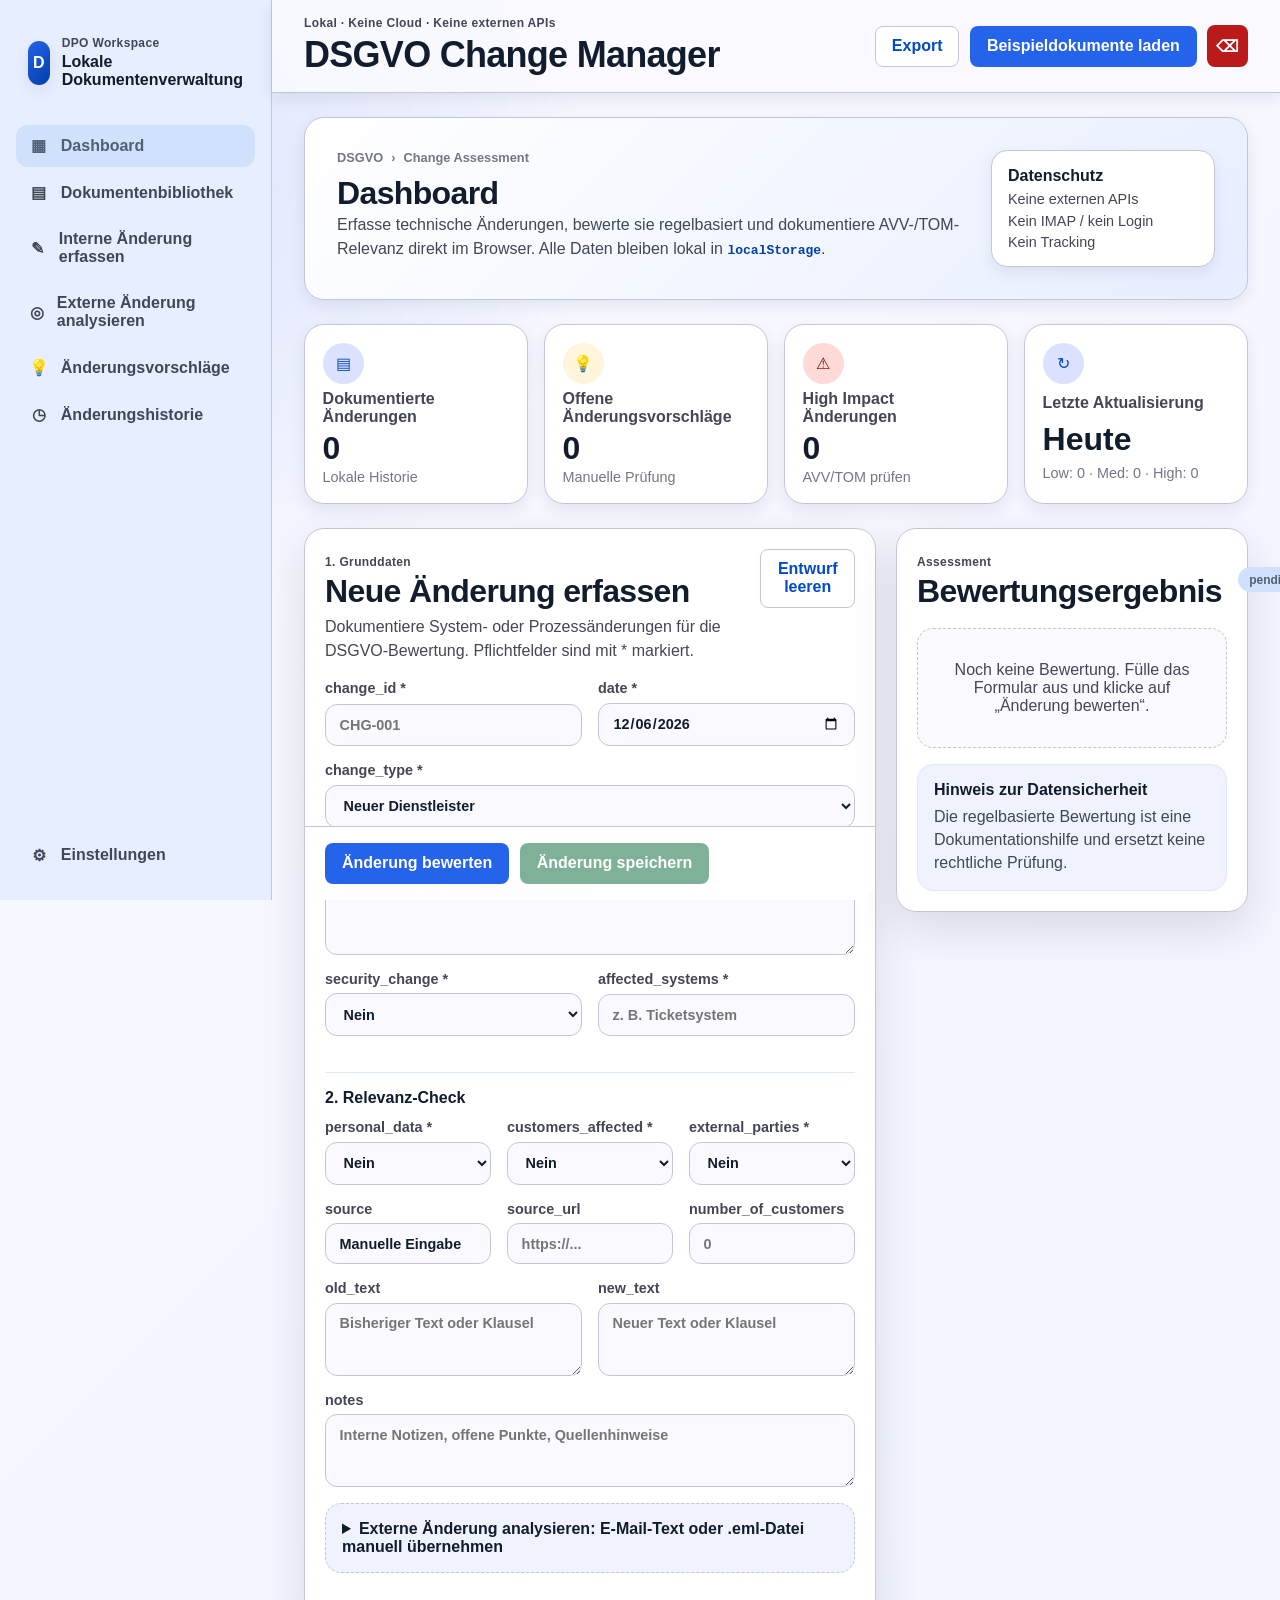
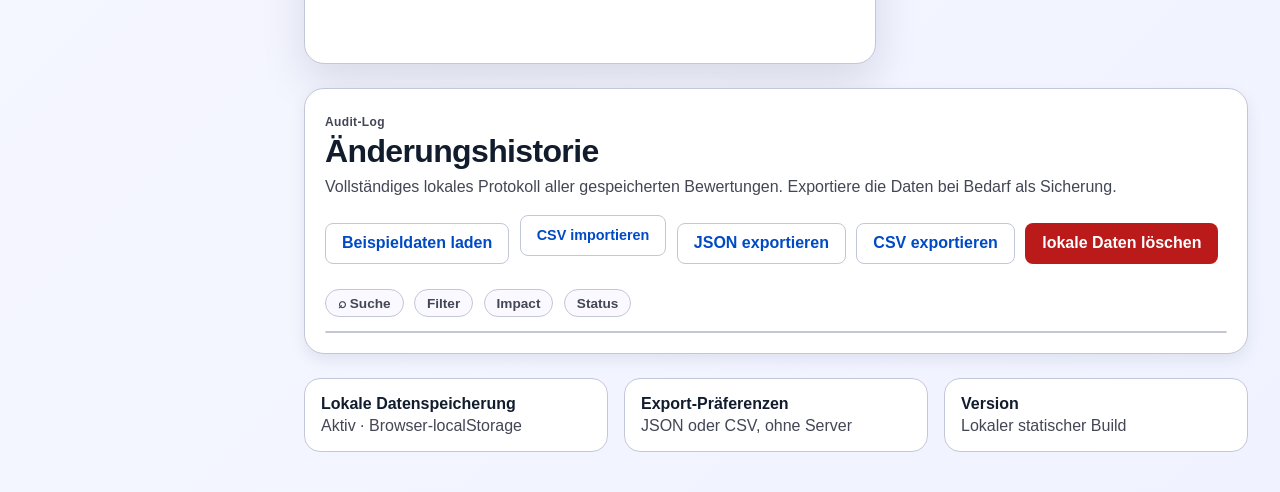
==== commit f40651d8: "Merge branch 'main' into codex/check-local-design-reference-folder-li6egt" ====
--- a/index.html
+++ b/index.html
@@ -3,7 +3,7 @@
 <head>
   <meta charset="utf-8">
   <meta name="viewport" content="width=device-width, initial-scale=1">
-  <title>DSGVO Change Manager · Lokale Dashboard-App</title>
+  <title>DSGVO Change Manager · Lokale Änderungsbewertung</title>
   <link rel="stylesheet" href="styles.css">
 </head>
 <body>
@@ -17,122 +17,248 @@
         </div>
       </div>
       <nav class="side-nav">
-        <button class="nav-item active" type="button" data-view="dashboard"><span>▦</span>Dashboard</button>
-        <button class="nav-item" type="button" data-view="documents"><span>▤</span>Dokumentenbibliothek</button>
-        <button class="nav-item" type="button" data-view="internal-change"><span>✎</span>Interne Änderung erfassen</button>
-        <button class="nav-item" type="button" data-view="external-analysis"><span>◎</span>Externe Änderung analysieren</button>
-        <button class="nav-item" type="button" data-view="proposals"><span>💡</span>Änderungsvorschläge</button>
-        <button class="nav-item" type="button" data-view="versions"><span>◷</span>Versionen</button>
-        <button class="nav-item" type="button" data-view="history"><span>☰</span>Änderungshistorie</button>
-        <button class="nav-item nav-bottom" type="button" data-view="settings"><span>⚙</span>Einstellungen</button>
+        <a href="#dashboard" class="nav-item active"><span aria-hidden="true">▦</span>Dashboard</a>
+        <a href="#history-title" class="nav-item"><span aria-hidden="true">▤</span>Dokumentenbibliothek</a>
+        <a href="#form-title" class="nav-item"><span aria-hidden="true">✎</span>Interne Änderung erfassen</a>
+        <a href="#emailImport" class="nav-item"><span aria-hidden="true">◎</span>Externe Änderung analysieren</a>
+        <a href="#result-title" class="nav-item"><span aria-hidden="true">💡</span>Änderungsvorschläge</a>
+        <a href="#history-title" class="nav-item"><span aria-hidden="true">◷</span>Änderungshistorie</a>
+        <a href="#settings" class="nav-item nav-bottom"><span aria-hidden="true">⚙</span>Einstellungen</a>
       </nav>
     </aside>
 
     <div class="content-shell">
       <header class="topbar">
-        <div class="topbar-title">
+        <div>
+          <p class="eyebrow">Lokal · Keine Cloud · Keine externen APIs</p>
           <h1>DSGVO Change Manager</h1>
-          <span class="local-badge">Lokal · Keine Cloud · Keine externen APIs</span>
         </div>
         <div class="topbar-actions" aria-label="Schnellaktionen">
+          <button id="topExportJsonBtn" class="secondary" type="button">Export</button>
           <button id="topLoadSamplesBtn" type="button">Beispieldokumente laden</button>
-          <button id="topExportJsonBtn" class="secondary" type="button">Export</button>
-          <button id="topClearDataBtn" class="danger-button" type="button">Lokale Daten löschen</button>
+          <button id="topClearDataBtn" class="icon-button danger-button" type="button" aria-label="Lokale Daten löschen">⌫</button>
         </div>
       </header>
 
-      <main class="main-canvas">
-        <section id="view-dashboard" class="app-view active" aria-labelledby="dashboard-title">
-          <div class="view-heading">
+      <main id="dashboard" class="main-canvas">
+        <section class="context-hero" aria-labelledby="dashboard-title">
+          <div>
+            <div class="breadcrumb"><span>DSGVO</span><span>›</span><span>Change Assessment</span></div>
+            <h2 id="dashboard-title">Dashboard</h2>
+            <p>Erfasse technische Änderungen, bewerte sie regelbasiert und dokumentiere AVV-/TOM-Relevanz direkt im Browser. Alle Daten bleiben lokal in <code>localStorage</code>.</p>
+          </div>
+          <div class="privacy-card" aria-label="Datenschutzhinweise">
+            <strong>Datenschutz</strong>
+            <span>Keine externen APIs</span>
+            <span>Kein IMAP / kein Login</span>
+            <span>Kein Tracking</span>
+          </div>
+        </section>
+
+        <section class="stats-grid" aria-label="Dashboard-Kennzahlen">
+          <article class="stat-card">
+            <div class="stat-icon">▤</div>
+            <p>Dokumentierte Änderungen</p>
+            <strong id="statTotalChanges">0</strong>
+            <span>Lokale Historie</span>
+          </article>
+          <article class="stat-card accent-warning">
+            <div class="stat-icon">💡</div>
+            <p>Offene Änderungsvorschläge</p>
+            <strong id="statOpenReviews">0</strong>
+            <span>Manuelle Prüfung</span>
+          </article>
+          <article class="stat-card accent-danger">
+            <div class="stat-icon">⚠</div>
+            <p>High Impact Änderungen</p>
+            <strong id="statHighImpact">0</strong>
+            <span>AVV/TOM prüfen</span>
+          </article>
+          <article class="stat-card">
+            <div class="stat-icon">↻</div>
+            <p>Letzte Aktualisierung</p>
+            <strong id="statLastUpdate">Heute</strong>
+            <span id="statImpactSplit">Low: 0 · Med: 0 · High: 0</span>
+          </article>
+        </section>
+
+        <div class="work-grid">
+          <section class="panel form-panel" aria-labelledby="form-title">
+            <div class="section-heading">
+              <div>
+                <p class="panel-kicker">1. Grunddaten</p>
+                <h2 id="form-title">Neue Änderung erfassen</h2>
+                <p>Dokumentiere System- oder Prozessänderungen für die DSGVO-Bewertung. Pflichtfelder sind mit * markiert.</p>
+              </div>
+              <button id="resetFormBtn" class="secondary" type="button">Entwurf leeren</button>
+            </div>
+
+            <div id="storageWarning" class="alert warning hidden"></div>
+            <div id="validationErrors" class="alert danger hidden"></div>
+
+            <form id="changeForm" novalidate>
+              <div class="grid two">
+                <label>change_id *
+                  <input id="change_id" name="change_id" type="text" placeholder="CHG-001" required>
+                </label>
+                <label>date *
+                  <input id="date" name="date" type="date" required>
+                </label>
+              </div>
+
+              <label>change_type *
+                <select id="change_type" name="change_type" required></select>
+              </label>
+
+              <label>description *
+                <textarea id="description" name="description" rows="4" placeholder="Beschreibe die technische Änderung." required></textarea>
+              </label>
+
+              <div class="grid two">
+                <label>security_change *
+                  <select id="security_change" name="security_change" required></select>
+                </label>
+                <label>affected_systems *
+                  <input id="affected_systems" name="affected_systems" type="text" placeholder="z. B. Ticketsystem" required>
+                </label>
+              </div>
+
+              <div class="section-subtitle">2. Relevanz-Check</div>
+              <div class="grid three">
+                <label>personal_data *
+                  <select id="personal_data" name="personal_data" required></select>
+                </label>
+                <label>customers_affected *
+                  <select id="customers_affected" name="customers_affected" required></select>
+                </label>
+                <label>external_parties *
+                  <select id="external_parties" name="external_parties" required></select>
+                </label>
+              </div>
+
+              <div class="grid three">
+                <label>source
+                  <input id="source" name="source" type="text" placeholder="Manuelle Eingabe">
+                </label>
+                <label>source_url
+                  <input id="source_url" name="source_url" type="url" placeholder="https://...">
+                </label>
+                <label>number_of_customers
+                  <input id="number_of_customers" name="number_of_customers" type="number" min="0" step="1" placeholder="0">
+                </label>
+              </div>
+
+              <div class="grid two">
+                <label>old_text
+                  <textarea id="old_text" name="old_text" rows="3" placeholder="Bisheriger Text oder Klausel"></textarea>
+                </label>
+                <label>new_text
+                  <textarea id="new_text" name="new_text" rows="3" placeholder="Neuer Text oder Klausel"></textarea>
+                </label>
+              </div>
+
+              <label>notes
+                <textarea id="notes" name="notes" rows="3" placeholder="Interne Notizen, offene Punkte, Quellenhinweise"></textarea>
+              </label>
+
+              <details id="emailImport" class="email-box">
+                <summary>Externe Änderung analysieren: E-Mail-Text oder .eml-Datei manuell übernehmen</summary>
+                <p>Kein Login, kein IMAP, keine automatische Verbindung. Inhalte werden nur lokal im Formular verwendet.</p>
+                <div class="grid three">
+                  <label>email_sender
+                    <input id="email_sender" name="email_sender" type="text">
+                  </label>
+                  <label>email_subject
+                    <input id="email_subject" name="email_subject" type="text">
+                  </label>
+                  <label>email_received_at
+                    <input id="email_received_at" name="email_received_at" type="text" placeholder="2026-06-09 10:30">
+                  </label>
+                </div>
+                <label>E-Mail-Text einfügen
+                  <textarea id="emailText" rows="5" placeholder="Betreff, Absender und Nachrichtentext optional hier einfügen."></textarea>
+                </label>
+                <div class="button-row">
+                  <button id="applyEmailTextBtn" class="secondary" type="button">E-Mail-Text übernehmen</button>
+                  <label class="file-button secondary">TXT/.eml hochladen
+                    <input id="emlUpload" type="file" accept=".eml,text/plain">
+                  </label>
+                </div>
+              </details>
+
+              <div class="button-row sticky-actions">
+                <button id="evaluateBtn" type="button">Änderung bewerten</button>
+                <button id="saveBtn" class="success" type="button" disabled>Änderung speichern</button>
+              </div>
+            </form>
+          </section>
+
+          <aside class="panel result-panel" aria-labelledby="result-title">
+            <div class="section-heading compact">
+              <div>
+                <p class="panel-kicker">Assessment</p>
+                <h2 id="result-title">Bewertungsergebnis</h2>
+              </div>
+              <span class="status-pill">pending_actions</span>
+            </div>
+            <div id="resultBox" class="empty-state">Noch keine Bewertung. Fülle das Formular aus und klicke auf „Änderung bewerten“.</div>
+            <div class="info-callout">
+              <strong>Hinweis zur Datensicherheit</strong>
+              <p>Die regelbasierte Bewertung ist eine Dokumentationshilfe und ersetzt keine rechtliche Prüfung.</p>
+            </div>
+          </aside>
+        </div>
+
+        <section class="panel history-panel" aria-labelledby="history-title">
+          <div class="section-heading wrap">
             <div>
-              <p class="breadcrumb">DSGVO › Change Manager</p>
-              <h2 id="dashboard-title">Dashboard</h2>
-              <p>Übersicht über lokale Dokumente, offene Vorschläge und DSGVO-relevante Änderungen.</p>
-            </div>
-          </div>
-          <div class="stats-grid">
-            <article class="stat-card"><div class="stat-icon">▤</div><p>Dokumente</p><strong id="statDocuments">0</strong><span>Lokale Bibliothek</span></article>
-            <article class="stat-card accent-warning"><div class="stat-icon">💡</div><p>Offene Änderungsvorschläge</p><strong id="statOpenReviews">0</strong><span>Zu prüfen</span></article>
-            <article class="stat-card accent-danger"><div class="stat-icon">⚠</div><p>High Impact Änderungen</p><strong id="statHighImpact">0</strong><span>AVV/TOM prüfen</span></article>
-            <article class="stat-card"><div class="stat-icon">↻</div><p>Letzte Aktualisierung</p><strong id="statLastUpdate">Heute</strong><span id="statImpactSplit">Low: 0 · Medium: 0 · High: 0</span></article>
-          </div>
-          <div class="dashboard-grid">
-            <section class="panel">
-              <div class="section-heading compact"><h3>Impact-Verteilung</h3><span class="status-pill">Live aus localStorage</span></div>
-              <div class="pill-row"><span class="impact-badge impact-low" id="dashLowPill">Low 0</span><span class="impact-badge impact-medium" id="dashMediumPill">Medium 0</span><span class="impact-badge impact-high" id="dashHighPill">High 0</span></div>
-            </section>
-            <section class="panel">
-              <div class="section-heading compact"><h3>Letzte Aktivitäten</h3><button class="secondary slim" type="button" data-view-shortcut="history">Historie öffnen</button></div>
-              <div id="dashboardActivityList" class="activity-list"></div>
-            </section>
-          </div>
-        </section>
-
-        <section id="view-documents" class="app-view" aria-labelledby="documents-title">
-          <div class="view-heading split">
-            <div><p class="breadcrumb">Workspace › Dokumentenbibliothek</p><h2 id="documents-title">Dokumentenbibliothek</h2><p>Verwalten und durchsuchen Sie alle lokal gespeicherten DSGVO-relevanten Dokumente.</p></div>
-            <div class="button-row"><label class="file-button secondary">Dokument importieren<input id="documentImport" type="file" accept=".txt,.csv,.json,text/plain,application/json"></label><button id="documentsLoadSamplesBtn" type="button">Beispieldokumente laden</button><button id="documentsExportBtn" class="secondary" type="button">Dokumentenbibliothek exportieren</button></div>
-          </div>
-          <div class="library-layout">
-            <section class="panel">
-              <div class="toolbar"><input id="documentSearch" type="search" placeholder="Dokument suchen"><div class="filter-chips" id="documentFilters"><button class="chip active" type="button" data-doc-filter="Alle">Alle</button><button class="chip" type="button" data-doc-filter="AVV">AVV</button><button class="chip" type="button" data-doc-filter="TOM">TOM</button><button class="chip" type="button" data-doc-filter="Datenschutzhinweis">Datenschutzhinweis</button><button class="chip" type="button" data-doc-filter="Kundeninformation">Kundeninformation</button></div></div>
-              <div class="table-wrap"><table id="documentTable"><thead></thead><tbody></tbody></table></div>
-            </section>
-            <aside class="panel detail-card" id="documentDetail"></aside>
-          </div>
-        </section>
-
-        <section id="view-internal-change" class="app-view" aria-labelledby="form-title">
-          <div class="view-heading"><p class="breadcrumb">Workspace › Interne Änderung erfassen</p><h2 id="form-title">Neue Änderung erfassen</h2><p>Dokumentieren Sie System- oder Prozessänderungen für die DSGVO-Bewertung.</p></div>
-          <div class="work-grid">
-            <section class="panel form-panel">
-              <div class="section-heading"><div><p class="panel-kicker">1. Grunddaten</p><h3>Formular</h3><p>Pflichtfelder sind mit * markiert.</p></div><button id="resetFormBtn" class="secondary" type="button">Entwurf leeren</button></div>
-              <div id="storageWarning" class="alert warning hidden"></div><div id="validationErrors" class="alert danger hidden"></div>
-              <form id="changeForm" novalidate>
-                <div class="grid two"><label>change_id *<input id="change_id" name="change_id" type="text" placeholder="CHG-001" required></label><label>date *<input id="date" name="date" type="date" required></label></div>
-                <label>change_type *<select id="change_type" name="change_type" required></select></label>
-                <label>description *<textarea id="description" name="description" rows="4" placeholder="Beschreibe die technische Änderung." required></textarea></label>
-                <div class="grid two"><label>security_change *<select id="security_change" name="security_change" required></select></label><label>affected_systems *<input id="affected_systems" name="affected_systems" type="text" placeholder="z. B. Ticketsystem" required></label></div>
-                <div class="section-subtitle">2. Relevanz-Check</div>
-                <div class="grid three"><label>personal_data *<select id="personal_data" name="personal_data" required></select></label><label>customers_affected *<select id="customers_affected" name="customers_affected" required></select></label><label>external_parties *<select id="external_parties" name="external_parties" required></select></label></div>
-                <div class="grid three"><label>source<input id="source" name="source" type="text" placeholder="Manuelle Eingabe"></label><label>source_url<input id="source_url" name="source_url" type="url" placeholder="https://..."></label><label>number_of_customers<input id="number_of_customers" name="number_of_customers" type="number" min="0" step="1" placeholder="0"></label></div>
-                <div class="grid two"><label>old_text<textarea id="old_text" name="old_text" rows="3" placeholder="Bisheriger Text oder Klausel"></textarea></label><label>new_text<textarea id="new_text" name="new_text" rows="3" placeholder="Neuer Text oder Klausel"></textarea></label></div>
-                <label>notes<textarea id="notes" name="notes" rows="3" placeholder="Interne Notizen, offene Punkte, Quellenhinweise"></textarea></label>
-                <details id="emailImport" class="email-box"><summary>E-Mail-Text oder .eml-Datei manuell übernehmen</summary><p>Kein Login, kein IMAP. Inhalte werden nur lokal im Formular verwendet.</p><div class="grid three"><label>email_sender<input id="email_sender" name="email_sender" type="text"></label><label>email_subject<input id="email_subject" name="email_subject" type="text"></label><label>email_received_at<input id="email_received_at" name="email_received_at" type="text" placeholder="2026-06-09 10:30"></label></div><label>E-Mail-Text einfügen<textarea id="emailText" rows="5" placeholder="Betreff, Absender und Nachrichtentext optional hier einfügen."></textarea></label><div class="button-row"><button id="applyEmailTextBtn" class="secondary" type="button">E-Mail-Text übernehmen</button><label class="file-button secondary">TXT/.eml hochladen<input id="emlUpload" type="file" accept=".eml,text/plain"></label></div></details>
-                <div class="button-row sticky-actions"><button id="evaluateBtn" type="button">Änderung bewerten</button><button id="saveBtn" class="success" type="button" disabled>Änderung speichern</button><button id="createProposalBtn" class="secondary" type="button" disabled>Änderungsvorschlag erzeugen</button></div>
-              </form>
-            </section>
-            <aside class="panel result-panel"><div class="section-heading compact"><div><p class="panel-kicker">Assessment</p><h3 id="result-title">Bewertungsergebnis</h3></div><span class="status-pill">pending_actions</span></div><div id="resultBox" class="empty-state">Noch keine Bewertung. Fülle das Formular aus und klicke auf „Änderung bewerten“.</div></aside>
-          </div>
-        </section>
-
-        <section id="view-external-analysis" class="app-view" aria-labelledby="external-title">
-          <div class="view-heading"><p class="breadcrumb">Workspace › Externe Änderung analysieren</p><h2 id="external-title">Externe Änderung analysieren</h2><p>Vergleiche ein Bestandsdokument mit neuem Text vollständig lokal im Browser.</p></div>
-          <div class="analysis-grid"><section class="panel"><div class="section-heading"><h3>1. Basis-Dokument wählen</h3></div><label>Bestehendes Dokument<select id="externalBaseDocument"></select></label><h3>2. Neuen Text bereitstellen</h3><label>Text manuell einfügen<textarea id="externalNewText" rows="10" placeholder="Neuen Vertragstext, Datenschutztext oder TOM-Auszug einfügen"></textarea></label><div class="button-row"><label class="file-button secondary">TXT-Datei hochladen<input id="externalTextUpload" type="file" accept=".txt,.csv,text/plain"></label><button id="runExternalAnalysisBtn" type="button">Vergleich starten</button></div></section><aside class="panel"><div class="section-heading compact"><h3>Analyse-Ergebnis</h3><span id="externalImpactBadge" class="impact-badge impact-low">Noch nicht gestartet</span></div><div id="externalKeywordChips" class="chip-list"></div><div id="externalDiffResult" class="diff-box empty-state">Wähle ein Dokument und starte den Vergleich.</div></aside></div>
-        </section>
-
-        <section id="view-proposals" class="app-view" aria-labelledby="proposals-title">
-          <div class="view-heading"><p class="breadcrumb">Workspace › Änderungsvorschläge</p><h2 id="proposals-title">Änderungsvorschläge</h2><p>Änderungen werden erst nach Bestätigung übernommen.</p></div>
-          <div class="proposal-layout"><section class="panel"><div class="section-heading compact"><h3>Offene Vorschläge</h3><span id="proposalCount" class="status-pill">0 offen</span></div><div id="proposalList" class="proposal-list"></div></section><aside class="panel detail-card"><div id="proposalDetail" class="empty-state">Wähle einen Vorschlag aus.</div></aside></div>
-        </section>
-
-        <section id="view-versions" class="app-view" aria-labelledby="versions-title">
-          <div class="view-heading"><p class="breadcrumb">Auftragsverarbeitung › Versionen</p><h2 id="versions-title">Versionen</h2><p>Alte Versionen bleiben sichtbar; bestätigte Vorschläge erzeugen neue lokale Dokumentversionen.</p></div>
-          <div class="versions-layout"><section class="panel"><label>Ausgewähltes Dokument<select id="versionDocumentSelect"></select></label><div id="versionTimeline" class="timeline"></div></section><aside class="panel detail-card" id="versionDetail"></aside></div>
-        </section>
-
-        <section id="view-history" class="app-view" aria-labelledby="history-title">
-          <div class="view-heading split"><div><p class="breadcrumb">Workspace › Audit-Log</p><h2 id="history-title">Änderungshistorie</h2><p>Vollständiges lokales Protokoll gespeicherter Bewertungen und übernommener Vorschläge.</p></div><div class="button-row"><button id="loadSamplesBtn" class="secondary" type="button">Beispieldaten laden</button><label class="file-button secondary">CSV importieren<input id="csvUpload" type="file" accept=".csv,text/csv"></label><button id="exportJsonBtn" class="secondary" type="button">JSON exportieren</button><button id="exportCsvBtn" class="secondary" type="button">CSV exportieren</button></div></div>
-          <section class="panel"><div id="importErrors" class="alert danger hidden"></div><div class="table-wrap"><table id="historyTable"><thead></thead><tbody></tbody></table></div></section>
-        </section>
-
-        <section id="view-settings" class="app-view" aria-labelledby="settings-title">
-          <div class="view-heading"><p class="breadcrumb">Workspace › Einstellungen</p><h2 id="settings-title">Einstellungen</h2><p>Konfiguration der lokalen Anwendungsumgebung.</p></div>
-          <div class="settings-grid"><section class="panel"><h3>Lokale Datenspeicherung</h3><p>Status: Aktiv im Browser-localStorage, sofern vom Browser erlaubt.</p><button id="settingsClearDataBtn" class="danger-button" type="button">Alle lokalen Daten löschen</button></section><section class="panel"><h3>Datenschutz-Hinweise</h3><ul><li>Keine Cloud</li><li>Keine externen APIs</li><li>Keine externen Fonts oder Icons</li><li>Kein Tracking</li></ul></section><section class="panel"><h3>Import-/Export-Hinweise</h3><p>CSV/JSON-Exporte werden lokal erzeugt. Importierte Texte bleiben im Browser.</p><div class="button-row"><button id="settingsExportJsonBtn" class="secondary" type="button">Historie exportieren</button><button id="settingsExportDocsBtn" class="secondary" type="button">Dokumente exportieren</button></div></section></div>
+              <p class="panel-kicker">Audit-Log</p>
+              <h2 id="history-title">Änderungshistorie</h2>
+              <p>Vollständiges lokales Protokoll aller gespeicherten Bewertungen. Exportiere die Daten bei Bedarf als Sicherung.</p>
+            </div>
+            <div class="button-row">
+              <button id="loadSamplesBtn" class="secondary" type="button">Beispieldaten laden</button>
+              <label class="file-button secondary">CSV importieren
+                <input id="csvUpload" type="file" accept=".csv,text/csv">
+              </label>
+              <button id="exportJsonBtn" class="secondary" type="button">JSON exportieren</button>
+              <button id="exportCsvBtn" class="secondary" type="button">CSV exportieren</button>
+              <button id="clearDataBtn" class="danger-button" type="button">lokale Daten löschen</button>
+            </div>
+          </div>
+          <div id="importErrors" class="alert danger hidden"></div>
+          <div class="table-toolbar" aria-hidden="true">
+            <span>⌕ Suche</span>
+            <span>Filter</span>
+            <span>Impact</span>
+            <span>Status</span>
+          </div>
+          <div class="table-wrap">
+            <table id="historyTable">
+              <thead></thead>
+              <tbody></tbody>
+            </table>
+          </div>
+        </section>
+
+        <section id="settings" class="settings-strip" aria-label="Einstellungen und Tool-Informationen">
+          <div>
+            <strong>Lokale Datenspeicherung</strong>
+            <span>Aktiv · Browser-localStorage</span>
+          </div>
+          <div>
+            <strong>Export-Präferenzen</strong>
+            <span>JSON oder CSV, ohne Server</span>
+          </div>
+          <div>
+            <strong>Version</strong>
+            <span>Lokaler statischer Build</span>
+          </div>
         </section>
       </main>
     </div>
   </div>
+
   <script src="script.js"></script>
 </body>
 </html>
--- a/styles.css
+++ b/styles.css
@@ -34,20 +34,19 @@
 }
 
 * { box-sizing: border-box; }
+
+html { scroll-behavior: smooth; }
+
 body {
   margin: 0;
-  min-height: 100vh;
-  font-family: system-ui, -apple-system, BlinkMacSystemFont, "Segoe UI", sans-serif;
+  font-family: Inter, "Segoe UI", Roboto, Arial, sans-serif;
   color: var(--text);
-  background: radial-gradient(circle at 12% 8%, rgba(37, 99, 235, 0.13), transparent 28rem), linear-gradient(135deg, var(--surface), var(--surface-low));
-}
+  background:
+    radial-gradient(circle at 12% 8%, rgba(37, 99, 235, 0.13), transparent 28rem),
+    linear-gradient(135deg, var(--surface) 0%, var(--surface-low) 100%);
+}
+
 button, input, select, textarea { font: inherit; }
-h1, h2, h3, p { margin-top: 0; }
-h1, h2, h3 { margin-bottom: 0; letter-spacing: -0.02em; }
-h1 { font-size: clamp(1.35rem, 3vw, 2rem); }
-h2 { font-size: clamp(1.6rem, 4vw, 2.5rem); }
-h3 { font-size: 1.1rem; }
-p { color: var(--muted); line-height: 1.5; }
 
 button, .file-button {
   display: inline-flex;
@@ -58,144 +57,356 @@
   border: 1px solid transparent;
   border-radius: var(--radius-sm);
   padding: 0.65rem 1rem;
+  font-weight: 700;
   color: #fff;
   background: var(--primary-container);
-  font-weight: 700;
   cursor: pointer;
   transition: transform 0.15s ease, background 0.15s ease, border-color 0.15s ease, box-shadow 0.15s ease, opacity 0.15s ease;
 }
-button:hover, .file-button:hover { transform: translateY(-1px); background: var(--primary); box-shadow: var(--shadow-sm); }
-button:disabled { cursor: not-allowed; opacity: 0.55; transform: none; box-shadow: none; }
-.secondary { color: var(--primary); background: var(--surface-lowest); border-color: var(--border); }
-.secondary:hover { color: var(--primary-hover); background: var(--surface-high); }
+
+button:hover, .file-button:hover {
+  transform: translateY(-1px);
+  background: var(--primary);
+  box-shadow: var(--shadow-sm);
+}
+
+button:disabled {
+  cursor: not-allowed;
+  opacity: 0.55;
+  transform: none;
+  box-shadow: none;
+}
+
+.secondary {
+  color: var(--primary);
+  background: var(--surface-lowest);
+  border-color: var(--border);
+}
+
+.secondary:hover {
+  color: var(--primary-hover);
+  background: var(--surface-high);
+}
+
 .success { background: var(--success); }
 .danger-button { background: var(--danger); }
 .danger-button:hover { background: var(--danger-text); }
-.slim { min-height: 2rem; padding: 0.35rem 0.65rem; font-size: 0.85rem; }
+.icon-button { width: 2.55rem; padding-inline: 0; }
 .file-button input { display: none; }
 
-.workspace-shell { display: grid; grid-template-columns: 17rem minmax(0, 1fr); min-height: 100vh; }
-.sidebar { position: sticky; top: 0; height: 100vh; display: flex; flex-direction: column; gap: 1.35rem; padding: 1.5rem 1rem; background: var(--surface-container); border-right: 1px solid var(--border); }
-.brand-block { display: flex; align-items: center; gap: 0.75rem; padding: 0.75rem; }
-.brand-mark { display: grid; place-items: center; width: 2.75rem; height: 2.75rem; border-radius: var(--radius-md); color: #fff; background: linear-gradient(135deg, var(--primary-container), var(--primary-hover)); font-weight: 900; box-shadow: var(--shadow-sm); }
-.brand-kicker, .breadcrumb, .panel-kicker { margin-bottom: 0.2rem; color: var(--muted); font-size: 0.75rem; font-weight: 700; letter-spacing: 0.03em; }
-.side-nav { display: flex; flex: 1; flex-direction: column; gap: 0.35rem; }
-.nav-item, .nav-item:hover {
-  justify-content: flex-start;
-  width: 100%;
-  min-height: auto;
-  border: 0;
+h1, h2, h3, p { margin-top: 0; }
+h1, h2, h3 { letter-spacing: -0.02em; }
+h1 { margin-bottom: 0; font-size: clamp(1.45rem, 3vw, 2.25rem); line-height: 1.2; }
+h2 { margin-bottom: 0; font-size: clamp(1.35rem, 3vw, 2rem); line-height: 1.25; }
+h3 { font-size: 1.1rem; }
+code { color: var(--primary-hover); font-weight: 700; }
+
+.workspace-shell {
+  display: grid;
+  grid-template-columns: 17rem minmax(0, 1fr);
+  min-height: 100vh;
+}
+
+.sidebar {
+  position: sticky;
+  top: 0;
+  height: 100vh;
+  display: flex;
+  flex-direction: column;
+  gap: 1.5rem;
+  padding: 1.5rem 1rem;
+  background: var(--surface-container);
+  border-right: 1px solid var(--border);
+}
+
+.brand-block {
+  display: flex;
+  align-items: center;
+  gap: 0.75rem;
+  padding: 0.75rem;
+}
+
+.brand-mark {
+  display: grid;
+  place-items: center;
+  width: 2.75rem;
+  height: 2.75rem;
   border-radius: var(--radius-md);
-  padding: 0.72rem 0.8rem;
+  color: #fff;
+  background: linear-gradient(135deg, var(--primary-container), var(--primary-hover));
+  font-weight: 900;
+  box-shadow: var(--shadow-sm);
+}
+
+.brand-kicker, .eyebrow, .panel-kicker {
+  margin-bottom: 0.2rem;
   color: var(--muted);
-  background: transparent;
-  box-shadow: none;
-  text-align: left;
-  transform: none;
-}
+  font-size: 0.75rem;
+  font-weight: 700;
+  letter-spacing: 0.03em;
+}
+
+.side-nav {
+  display: flex;
+  flex: 1;
+  flex-direction: column;
+  gap: 0.35rem;
+}
+
+.nav-item {
+  display: flex;
+  align-items: center;
+  gap: 0.75rem;
+  border-radius: var(--radius-md);
+  padding: 0.7rem 0.8rem;
+  color: var(--muted);
+  text-decoration: none;
+  font-weight: 700;
+}
+
 .nav-item:hover { background: var(--surface-highest); color: var(--text); }
-.nav-item.active { color: var(--secondary); background: var(--secondary-container); }
-.nav-item span { width: 1.35rem; text-align: center; }
+.nav-item.active { background: var(--secondary-container); color: var(--secondary); }
+.nav-item span { width: 1.25rem; text-align: center; }
 .nav-bottom { margin-top: auto; }
 
 .content-shell { min-width: 0; }
-.topbar { position: sticky; top: 0; z-index: 20; display: flex; align-items: center; justify-content: space-between; gap: 1rem; padding: 1rem clamp(1rem, 3vw, 2rem); background: rgba(255, 255, 255, 0.94); border-bottom: 1px solid var(--border); box-shadow: var(--shadow-sm); backdrop-filter: blur(12px); }
-.topbar-title { display: flex; align-items: center; flex-wrap: wrap; gap: 0.8rem; }
-.local-badge, .status-pill { border-radius: 999px; padding: 0.35rem 0.7rem; color: var(--secondary); background: var(--secondary-container); font-size: 0.78rem; font-weight: 800; }
-.topbar-actions, .button-row, .pill-row { display: flex; flex-wrap: wrap; align-items: center; gap: 0.65rem; }
-.main-canvas { width: min(100%, 1280px); margin: 0 auto; padding: 1.5rem clamp(1rem, 3vw, 2rem) 2.5rem; }
-.app-view { display: none; }
-.app-view.active { display: block; animation: fadeIn 0.16s ease-out; }
-@keyframes fadeIn { from { opacity: 0; transform: translateY(4px); } to { opacity: 1; transform: translateY(0); } }
-
-.view-heading { display: flex; justify-content: space-between; gap: 1.25rem; margin-bottom: 1.25rem; }
-.view-heading.split { align-items: flex-start; }
-.view-heading p:last-child { margin-bottom: 0; }
-.panel { background: var(--surface-lowest); border: 1px solid var(--border); border-radius: var(--radius-xl); box-shadow: var(--shadow-sm); padding: 1.25rem; }
-.section-heading { display: flex; justify-content: space-between; align-items: flex-start; gap: 1rem; margin-bottom: 1rem; }
-.section-heading.compact { align-items: center; }
-.grid { display: grid; gap: 1rem; }
-.grid.two { grid-template-columns: repeat(2, minmax(0, 1fr)); }
-.grid.three { grid-template-columns: repeat(3, minmax(0, 1fr)); }
-
-.stats-grid { display: grid; grid-template-columns: repeat(4, minmax(0, 1fr)); gap: 1rem; margin-bottom: 1.25rem; }
-.stat-card { display: grid; gap: 0.35rem; min-height: 10rem; padding: 1.1rem; border: 1px solid var(--border); border-radius: var(--radius-xl); background: var(--surface-lowest); box-shadow: var(--shadow-sm); }
-.stat-card p { margin-bottom: 0; font-weight: 700; }
+
+.topbar {
+  position: sticky;
+  top: 0;
+  z-index: 20;
+  display: flex;
+  align-items: center;
+  justify-content: space-between;
+  gap: 1rem;
+  padding: 1rem clamp(1rem, 3vw, 2rem);
+  background: rgba(249, 249, 255, 0.92);
+  border-bottom: 1px solid var(--border);
+  box-shadow: var(--shadow-sm);
+  backdrop-filter: blur(12px);
+}
+
+.topbar-actions, .button-row {
+  display: flex;
+  flex-wrap: wrap;
+  align-items: center;
+  gap: 0.65rem;
+}
+
+.main-canvas {
+  display: flex;
+  flex-direction: column;
+  gap: 1.5rem;
+  width: min(100%, 1280px);
+  margin: 0 auto;
+  padding: 1.5rem clamp(1rem, 3vw, 2rem) 2.5rem;
+}
+
+.context-hero {
+  display: flex;
+  justify-content: space-between;
+  gap: 1.5rem;
+  padding: clamp(1.25rem, 3vw, 2rem);
+  border: 1px solid var(--border);
+  border-radius: var(--radius-xl);
+  background: linear-gradient(135deg, var(--surface-lowest), var(--surface-container));
+  box-shadow: var(--shadow-sm);
+}
+
+.context-hero p { max-width: 56rem; margin-bottom: 0; color: var(--muted); line-height: 1.55; }
+.breadcrumb { display: flex; gap: 0.5rem; color: var(--muted-soft); font-size: 0.8rem; font-weight: 700; margin-bottom: 0.45rem; }
+
+.privacy-card {
+  min-width: 14rem;
+  align-self: stretch;
+  display: grid;
+  gap: 0.35rem;
+  padding: 1rem;
+  border: 1px solid var(--border);
+  border-radius: var(--radius-lg);
+  background: var(--surface-lowest);
+  box-shadow: var(--shadow-sm);
+}
+
+.privacy-card span { color: var(--muted); font-size: 0.9rem; }
+
+.stats-grid {
+  display: grid;
+  grid-template-columns: repeat(4, minmax(0, 1fr));
+  gap: 1rem;
+}
+
+.stat-card {
+  display: grid;
+  gap: 0.35rem;
+  min-height: 10rem;
+  padding: 1.1rem;
+  border: 1px solid var(--border);
+  border-radius: var(--radius-xl);
+  background: var(--surface-lowest);
+  box-shadow: var(--shadow-sm);
+}
+
+.stat-card p { margin-bottom: 0; color: var(--muted); font-weight: 700; }
 .stat-card strong { font-size: 2rem; line-height: 1; }
 .stat-card span { color: var(--muted-soft); font-size: 0.9rem; }
 .stat-icon { width: 2.6rem; height: 2.6rem; display: grid; place-items: center; border-radius: 999px; color: var(--primary); background: var(--primary-soft); }
 .accent-warning .stat-icon { color: var(--warning-text); background: var(--warning-soft); }
 .accent-danger .stat-icon { color: var(--danger-text); background: var(--danger-soft); }
-.dashboard-grid { display: grid; grid-template-columns: minmax(0, 0.8fr) minmax(0, 1.2fr); gap: 1rem; }
-.activity-list { display: grid; gap: 0.75rem; }
-.activity-item { display: grid; grid-template-columns: auto 1fr auto; gap: 0.75rem; align-items: start; padding: 0.75rem; border: 1px solid var(--surface-high); border-radius: var(--radius-lg); background: var(--surface); }
-.activity-item p { margin: 0.2rem 0 0; }
-.activity-item small { color: var(--muted-soft); }
-
-.library-layout, .proposal-layout, .versions-layout, .analysis-grid, .work-grid { display: grid; gap: 1.25rem; align-items: start; }
-.library-layout { grid-template-columns: minmax(0, 1fr) minmax(20rem, 0.36fr); }
-.proposal-layout, .versions-layout { grid-template-columns: minmax(20rem, 0.42fr) minmax(0, 1fr); }
-.analysis-grid, .work-grid { grid-template-columns: minmax(0, 1.05fr) minmax(22rem, 0.75fr); }
-.settings-grid { display: grid; grid-template-columns: repeat(3, minmax(0, 1fr)); gap: 1rem; }
-.detail-card { position: sticky; top: 6rem; }
-.toolbar { display: grid; gap: 0.85rem; margin-bottom: 1rem; }
-.filter-chips { display: flex; flex-wrap: wrap; gap: 0.45rem; }
-.chip { min-height: auto; border-radius: 999px; padding: 0.35rem 0.75rem; color: var(--muted); background: var(--surface); border-color: var(--border); }
-.chip.active { color: var(--primary-hover); background: var(--primary-soft); border-color: var(--primary-soft); }
-
-label { display: grid; gap: 0.4rem; margin-bottom: 1rem; color: var(--muted); font-size: 0.9rem; font-weight: 700; }
-input, select, textarea { width: 100%; border: 1px solid var(--border); border-radius: var(--radius-md); padding: 0.72rem 0.85rem; color: var(--text); background: var(--surface); transition: border-color 0.15s ease, box-shadow 0.15s ease, background 0.15s ease; }
+
+.work-grid {
+  display: grid;
+  grid-template-columns: minmax(0, 1.35fr) minmax(22rem, 0.65fr);
+  align-items: start;
+  gap: 1.25rem;
+}
+
+.panel {
+  background: var(--surface-lowest);
+  border: 1px solid var(--border);
+  border-radius: var(--radius-xl);
+  box-shadow: var(--shadow-md);
+  padding: 1.25rem;
+}
+
+.section-heading {
+  display: flex;
+  justify-content: space-between;
+  align-items: flex-start;
+  gap: 1rem;
+  margin-bottom: 1.1rem;
+}
+
+.section-heading.compact { align-items: center; }
+.section-heading p { margin: 0.25rem 0 0; color: var(--muted); line-height: 1.5; }
+.wrap { flex-wrap: wrap; }
+
+.section-subtitle {
+  margin: 1.2rem 0 0.8rem;
+  padding-top: 1rem;
+  border-top: 1px solid var(--surface-high);
+  color: var(--text);
+  font-weight: 800;
+}
+
+.grid { display: grid; gap: 1rem; }
+.grid.two { grid-template-columns: repeat(2, minmax(0, 1fr)); }
+.grid.three { grid-template-columns: repeat(3, minmax(0, 1fr)); }
+
+label {
+  display: grid;
+  gap: 0.4rem;
+  margin-bottom: 1rem;
+  color: var(--muted);
+  font-size: 0.9rem;
+  font-weight: 700;
+}
+
+input, select, textarea {
+  width: 100%;
+  border: 1px solid var(--border);
+  border-radius: var(--radius-md);
+  padding: 0.72rem 0.85rem;
+  color: var(--text);
+  background: var(--surface);
+  transition: border-color 0.15s ease, box-shadow 0.15s ease, background 0.15s ease;
+}
+
 textarea { resize: vertical; }
-input:focus, select:focus, textarea:focus { outline: none; border-color: var(--primary-container); background: var(--surface-lowest); box-shadow: 0 0 0 4px rgba(37, 99, 235, 0.14); }
-.section-subtitle { margin: 1.2rem 0 0.8rem; padding-top: 1rem; border-top: 1px solid var(--surface-high); font-weight: 800; }
-.sticky-actions { position: sticky; bottom: 0; z-index: 5; margin: 1rem -1.25rem -1.25rem; padding: 1rem 1.25rem; border-top: 1px solid var(--border); border-radius: 0 0 var(--radius-xl) var(--radius-xl); background: rgba(255, 255, 255, 0.94); backdrop-filter: blur(10px); }
-.email-box { margin: 1rem 0; padding: 1rem; border: 1px dashed var(--border); border-radius: var(--radius-lg); background: var(--surface-low); }
+input:focus, select:focus, textarea:focus {
+  outline: none;
+  border-color: var(--primary-container);
+  background: var(--surface-lowest);
+  box-shadow: 0 0 0 4px rgba(37, 99, 235, 0.14);
+}
+
+.sticky-actions {
+  position: sticky;
+  bottom: 0;
+  z-index: 5;
+  margin: 1rem -1.25rem -1.25rem;
+  padding: 1rem 1.25rem;
+  border-top: 1px solid var(--border);
+  border-radius: 0 0 var(--radius-xl) var(--radius-xl);
+  background: rgba(255, 255, 255, 0.94);
+  backdrop-filter: blur(10px);
+}
+
+.email-box {
+  margin: 1rem 0;
+  padding: 1rem;
+  border: 1px dashed var(--border);
+  border-radius: var(--radius-lg);
+  background: var(--surface-low);
+}
+
 .email-box summary { font-weight: 800; cursor: pointer; }
-
-.alert { margin: 0 0 1rem; padding: 0.85rem 1rem; border-radius: var(--radius-md); line-height: 1.45; }
+.email-box p { color: var(--muted); line-height: 1.5; }
+
+.alert {
+  margin: 0 0 1rem;
+  padding: 0.85rem 1rem;
+  border-radius: var(--radius-md);
+  line-height: 1.45;
+}
 .alert.danger { color: var(--danger-text); background: var(--danger-soft); border: 1px solid #ffbdbd; }
 .alert.warning { color: var(--warning-text); background: var(--warning-soft); border: 1px solid #ffd98b; }
 .hidden { display: none; }
-.empty-state { padding: 1.5rem; border: 1px dashed var(--border); border-radius: var(--radius-lg); color: var(--muted); text-align: center; background: var(--surface); }
+
+.result-panel { position: sticky; top: 6.1rem; }
+.status-pill { border-radius: 999px; padding: 0.35rem 0.7rem; color: var(--secondary); background: var(--secondary-container); font-size: 0.75rem; font-weight: 800; }
+.empty-state { padding: 2rem; border: 1px dashed var(--border); border-radius: var(--radius-lg); color: var(--muted); text-align: center; background: var(--surface); }
 .result-card { display: grid; gap: 1rem; }
-.impact-badge, .table-impact { display: inline-flex; align-items: center; justify-content: center; width: fit-content; border-radius: 999px; padding: 0.35rem 0.7rem; font-weight: 900; font-size: 0.85rem; }
+.impact-badge { display: inline-flex; align-items: center; justify-content: center; width: fit-content; border-radius: 999px; padding: 0.45rem 0.9rem; font-weight: 900; }
 .impact-low, .result-message.low { color: var(--success-text); background: var(--success-soft); }
 .impact-medium, .result-message.medium { color: var(--warning-text); background: var(--warning-soft); }
 .impact-high, .result-message.high { color: var(--danger-text); background: var(--danger-soft); }
 .result-message { border-radius: var(--radius-lg); padding: 1rem; font-weight: 800; }
+
 .chip-list { display: flex; flex-wrap: wrap; gap: 0.45rem; padding: 0; margin: 0.4rem 0 0; list-style: none; }
 .chip-list li { border-radius: 999px; padding: 0.35rem 0.65rem; background: var(--surface-high); color: var(--muted); font-weight: 700; }
 
+.info-callout {
+  margin-top: 1rem;
+  padding: 1rem;
+  border: 1px solid var(--surface-high);
+  border-radius: var(--radius-lg);
+  background: var(--surface-low);
+}
+.info-callout p { margin: 0.35rem 0 0; color: var(--muted); line-height: 1.45; }
+
+.history-panel { box-shadow: var(--shadow-sm); }
+.table-toolbar { display: flex; flex-wrap: wrap; gap: 0.65rem; margin-bottom: 0.85rem; }
+.table-toolbar span { border: 1px solid var(--border); border-radius: 999px; padding: 0.35rem 0.75rem; color: var(--muted); background: var(--surface); font-size: 0.85rem; font-weight: 700; }
 .table-wrap { overflow-x: auto; border: 1px solid var(--border); border-radius: var(--radius-lg); background: var(--surface-lowest); }
-table { width: 100%; min-width: 760px; border-collapse: collapse; }
+table { width: 100%; min-width: 1050px; border-collapse: collapse; }
 th, td { padding: 0.8rem; border-bottom: 1px solid var(--surface-high); text-align: left; vertical-align: top; }
 th { position: sticky; top: 0; z-index: 1; color: var(--muted); background: var(--surface-low); font-size: 0.78rem; letter-spacing: 0.03em; text-transform: uppercase; }
-tr:hover td, .selected-row td { background: var(--surface); }
-.meta-list { display: grid; grid-template-columns: auto 1fr; gap: 0.45rem 0.8rem; margin: 1rem 0; }
-.meta-list span { color: var(--muted-soft); }
-.diff-box mark { border-radius: 0.25rem; padding: 0.08rem 0.2rem; color: var(--danger-text); background: var(--danger-soft); }
-.proposal-list { display: grid; gap: 0.65rem; }
-.proposal-item, .proposal-item:hover { display: grid; justify-items: start; gap: 0.35rem; width: 100%; min-height: auto; color: var(--text); background: var(--surface-lowest); border: 1px solid var(--border); border-radius: var(--radius-lg); padding: 0.8rem; box-shadow: none; transform: none; }
-.proposal-item.active { border-color: var(--primary-container); background: var(--primary-soft); }
-.proposal-item small { color: var(--muted); }
-.timeline { display: grid; gap: 0.85rem; }
-.timeline-item { display: grid; grid-template-columns: 1rem 1fr; gap: 0.75rem; }
-.timeline-item > span { width: 0.75rem; height: 0.75rem; margin-top: 0.3rem; border-radius: 999px; background: var(--primary-container); box-shadow: 0 0 0 4px var(--primary-soft); }
-.timeline-item small { color: var(--muted); }
+tr:hover td { background: var(--surface); }
+.table-impact { display: inline-flex; border-radius: 999px; padding: 0.25rem 0.55rem; font-weight: 900; }
+
+.settings-strip {
+  display: grid;
+  grid-template-columns: repeat(3, minmax(0, 1fr));
+  gap: 1rem;
+}
+.settings-strip div { display: grid; gap: 0.25rem; padding: 1rem; border: 1px solid var(--border); border-radius: var(--radius-lg); background: var(--surface-lowest); }
+.settings-strip span { color: var(--muted); }
 
 @media (max-width: 1100px) {
   .workspace-shell { grid-template-columns: 1fr; }
   .sidebar { position: static; height: auto; padding: 1rem; }
   .side-nav { display: grid; grid-template-columns: repeat(auto-fit, minmax(13rem, 1fr)); }
   .nav-bottom { margin-top: 0; }
-  .stats-grid, .settings-grid { grid-template-columns: repeat(2, minmax(0, 1fr)); }
-  .dashboard-grid, .library-layout, .proposal-layout, .versions-layout, .analysis-grid, .work-grid { grid-template-columns: 1fr; }
-  .detail-card { position: static; }
+  .stats-grid { grid-template-columns: repeat(2, minmax(0, 1fr)); }
+  .work-grid { grid-template-columns: 1fr; }
+  .result-panel { position: static; }
 }
 @media (max-width: 760px) {
-  .topbar, .view-heading { flex-direction: column; align-items: stretch; }
-  .topbar-actions > *, .view-heading .button-row > * { flex: 1; }
-  .stats-grid, .settings-grid, .grid.two, .grid.three { grid-template-columns: 1fr; }
+  .topbar, .context-hero { flex-direction: column; align-items: stretch; }
+  .topbar-actions { justify-content: stretch; }
+  .topbar-actions > * { flex: 1; }
+  .stats-grid, .settings-strip, .grid.two, .grid.three { grid-template-columns: 1fr; }
   .panel { padding: 1rem; }
   .sticky-actions { margin-inline: -1rem; padding-inline: 1rem; }
 }
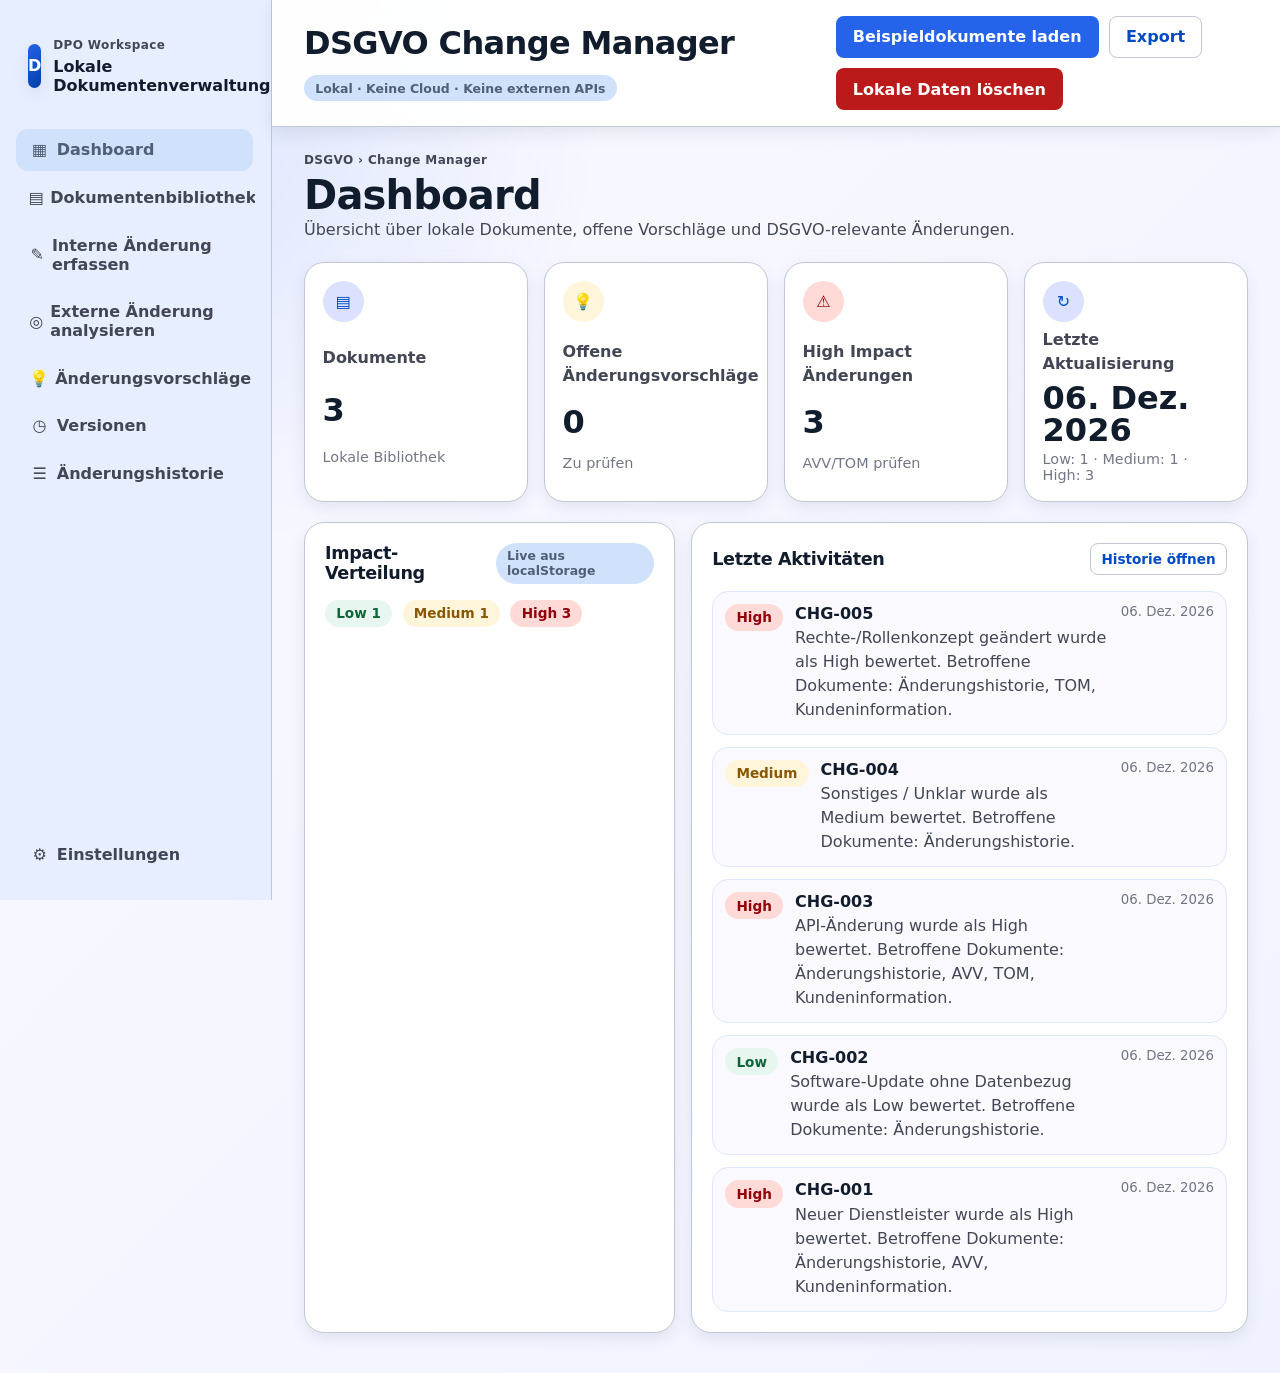
==== commit 9a4cf1f2: "Fix multi-view navigation reliability" ====
--- a/index.html
+++ b/index.html
@@ -3,7 +3,7 @@
 <head>
   <meta charset="utf-8">
   <meta name="viewport" content="width=device-width, initial-scale=1">
-  <title>DSGVO Change Manager · Lokale Änderungsbewertung</title>
+  <title>DSGVO Change Manager · Lokale Dashboard-App</title>
   <link rel="stylesheet" href="styles.css">
 </head>
 <body>
@@ -17,248 +17,122 @@
         </div>
       </div>
       <nav class="side-nav">
-        <a href="#dashboard" class="nav-item active"><span aria-hidden="true">▦</span>Dashboard</a>
-        <a href="#history-title" class="nav-item"><span aria-hidden="true">▤</span>Dokumentenbibliothek</a>
-        <a href="#form-title" class="nav-item"><span aria-hidden="true">✎</span>Interne Änderung erfassen</a>
-        <a href="#emailImport" class="nav-item"><span aria-hidden="true">◎</span>Externe Änderung analysieren</a>
-        <a href="#result-title" class="nav-item"><span aria-hidden="true">💡</span>Änderungsvorschläge</a>
-        <a href="#history-title" class="nav-item"><span aria-hidden="true">◷</span>Änderungshistorie</a>
-        <a href="#settings" class="nav-item nav-bottom"><span aria-hidden="true">⚙</span>Einstellungen</a>
+        <button class="nav-item active" type="button" data-view="dashboard" aria-current="page"><span>▦</span>Dashboard</button>
+        <button class="nav-item" type="button" data-view="documents"><span>▤</span>Dokumentenbibliothek</button>
+        <button class="nav-item" type="button" data-view="internal-change"><span>✎</span>Interne Änderung erfassen</button>
+        <button class="nav-item" type="button" data-view="external-analysis"><span>◎</span>Externe Änderung analysieren</button>
+        <button class="nav-item" type="button" data-view="proposals"><span>💡</span>Änderungsvorschläge</button>
+        <button class="nav-item" type="button" data-view="versions"><span>◷</span>Versionen</button>
+        <button class="nav-item" type="button" data-view="history"><span>☰</span>Änderungshistorie</button>
+        <button class="nav-item nav-bottom" type="button" data-view="settings"><span>⚙</span>Einstellungen</button>
       </nav>
     </aside>
 
     <div class="content-shell">
       <header class="topbar">
-        <div>
-          <p class="eyebrow">Lokal · Keine Cloud · Keine externen APIs</p>
+        <div class="topbar-title">
           <h1>DSGVO Change Manager</h1>
+          <span class="local-badge">Lokal · Keine Cloud · Keine externen APIs</span>
         </div>
         <div class="topbar-actions" aria-label="Schnellaktionen">
+          <button id="topLoadSamplesBtn" type="button">Beispieldokumente laden</button>
           <button id="topExportJsonBtn" class="secondary" type="button">Export</button>
-          <button id="topLoadSamplesBtn" type="button">Beispieldokumente laden</button>
-          <button id="topClearDataBtn" class="icon-button danger-button" type="button" aria-label="Lokale Daten löschen">⌫</button>
+          <button id="topClearDataBtn" class="danger-button" type="button">Lokale Daten löschen</button>
         </div>
       </header>
 
-      <main id="dashboard" class="main-canvas">
-        <section class="context-hero" aria-labelledby="dashboard-title">
-          <div>
-            <div class="breadcrumb"><span>DSGVO</span><span>›</span><span>Change Assessment</span></div>
-            <h2 id="dashboard-title">Dashboard</h2>
-            <p>Erfasse technische Änderungen, bewerte sie regelbasiert und dokumentiere AVV-/TOM-Relevanz direkt im Browser. Alle Daten bleiben lokal in <code>localStorage</code>.</p>
+      <main class="main-canvas">
+        <section id="view-dashboard" class="app-view active" aria-labelledby="dashboard-title">
+          <div class="view-heading">
+            <div>
+              <p class="breadcrumb">DSGVO › Change Manager</p>
+              <h2 id="dashboard-title">Dashboard</h2>
+              <p>Übersicht über lokale Dokumente, offene Vorschläge und DSGVO-relevante Änderungen.</p>
+            </div>
           </div>
-          <div class="privacy-card" aria-label="Datenschutzhinweise">
-            <strong>Datenschutz</strong>
-            <span>Keine externen APIs</span>
-            <span>Kein IMAP / kein Login</span>
-            <span>Kein Tracking</span>
+          <div class="stats-grid">
+            <article class="stat-card"><div class="stat-icon">▤</div><p>Dokumente</p><strong id="statDocuments">0</strong><span>Lokale Bibliothek</span></article>
+            <article class="stat-card accent-warning"><div class="stat-icon">💡</div><p>Offene Änderungsvorschläge</p><strong id="statOpenReviews">0</strong><span>Zu prüfen</span></article>
+            <article class="stat-card accent-danger"><div class="stat-icon">⚠</div><p>High Impact Änderungen</p><strong id="statHighImpact">0</strong><span>AVV/TOM prüfen</span></article>
+            <article class="stat-card"><div class="stat-icon">↻</div><p>Letzte Aktualisierung</p><strong id="statLastUpdate">Heute</strong><span id="statImpactSplit">Low: 0 · Medium: 0 · High: 0</span></article>
+          </div>
+          <div class="dashboard-grid">
+            <section class="panel">
+              <div class="section-heading compact"><h3>Impact-Verteilung</h3><span class="status-pill">Live aus localStorage</span></div>
+              <div class="pill-row"><span class="impact-badge impact-low" id="dashLowPill">Low 0</span><span class="impact-badge impact-medium" id="dashMediumPill">Medium 0</span><span class="impact-badge impact-high" id="dashHighPill">High 0</span></div>
+            </section>
+            <section class="panel">
+              <div class="section-heading compact"><h3>Letzte Aktivitäten</h3><button class="secondary slim" type="button" data-view-shortcut="history">Historie öffnen</button></div>
+              <div id="dashboardActivityList" class="activity-list"></div>
+            </section>
           </div>
         </section>
 
-        <section class="stats-grid" aria-label="Dashboard-Kennzahlen">
-          <article class="stat-card">
-            <div class="stat-icon">▤</div>
-            <p>Dokumentierte Änderungen</p>
-            <strong id="statTotalChanges">0</strong>
-            <span>Lokale Historie</span>
-          </article>
-          <article class="stat-card accent-warning">
-            <div class="stat-icon">💡</div>
-            <p>Offene Änderungsvorschläge</p>
-            <strong id="statOpenReviews">0</strong>
-            <span>Manuelle Prüfung</span>
-          </article>
-          <article class="stat-card accent-danger">
-            <div class="stat-icon">⚠</div>
-            <p>High Impact Änderungen</p>
-            <strong id="statHighImpact">0</strong>
-            <span>AVV/TOM prüfen</span>
-          </article>
-          <article class="stat-card">
-            <div class="stat-icon">↻</div>
-            <p>Letzte Aktualisierung</p>
-            <strong id="statLastUpdate">Heute</strong>
-            <span id="statImpactSplit">Low: 0 · Med: 0 · High: 0</span>
-          </article>
-        </section>
-
-        <div class="work-grid">
-          <section class="panel form-panel" aria-labelledby="form-title">
-            <div class="section-heading">
-              <div>
-                <p class="panel-kicker">1. Grunddaten</p>
-                <h2 id="form-title">Neue Änderung erfassen</h2>
-                <p>Dokumentiere System- oder Prozessänderungen für die DSGVO-Bewertung. Pflichtfelder sind mit * markiert.</p>
-              </div>
-              <button id="resetFormBtn" class="secondary" type="button">Entwurf leeren</button>
-            </div>
-
-            <div id="storageWarning" class="alert warning hidden"></div>
-            <div id="validationErrors" class="alert danger hidden"></div>
-
-            <form id="changeForm" novalidate>
-              <div class="grid two">
-                <label>change_id *
-                  <input id="change_id" name="change_id" type="text" placeholder="CHG-001" required>
-                </label>
-                <label>date *
-                  <input id="date" name="date" type="date" required>
-                </label>
-              </div>
-
-              <label>change_type *
-                <select id="change_type" name="change_type" required></select>
-              </label>
-
-              <label>description *
-                <textarea id="description" name="description" rows="4" placeholder="Beschreibe die technische Änderung." required></textarea>
-              </label>
-
-              <div class="grid two">
-                <label>security_change *
-                  <select id="security_change" name="security_change" required></select>
-                </label>
-                <label>affected_systems *
-                  <input id="affected_systems" name="affected_systems" type="text" placeholder="z. B. Ticketsystem" required>
-                </label>
-              </div>
-
-              <div class="section-subtitle">2. Relevanz-Check</div>
-              <div class="grid three">
-                <label>personal_data *
-                  <select id="personal_data" name="personal_data" required></select>
-                </label>
-                <label>customers_affected *
-                  <select id="customers_affected" name="customers_affected" required></select>
-                </label>
-                <label>external_parties *
-                  <select id="external_parties" name="external_parties" required></select>
-                </label>
-              </div>
-
-              <div class="grid three">
-                <label>source
-                  <input id="source" name="source" type="text" placeholder="Manuelle Eingabe">
-                </label>
-                <label>source_url
-                  <input id="source_url" name="source_url" type="url" placeholder="https://...">
-                </label>
-                <label>number_of_customers
-                  <input id="number_of_customers" name="number_of_customers" type="number" min="0" step="1" placeholder="0">
-                </label>
-              </div>
-
-              <div class="grid two">
-                <label>old_text
-                  <textarea id="old_text" name="old_text" rows="3" placeholder="Bisheriger Text oder Klausel"></textarea>
-                </label>
-                <label>new_text
-                  <textarea id="new_text" name="new_text" rows="3" placeholder="Neuer Text oder Klausel"></textarea>
-                </label>
-              </div>
-
-              <label>notes
-                <textarea id="notes" name="notes" rows="3" placeholder="Interne Notizen, offene Punkte, Quellenhinweise"></textarea>
-              </label>
-
-              <details id="emailImport" class="email-box">
-                <summary>Externe Änderung analysieren: E-Mail-Text oder .eml-Datei manuell übernehmen</summary>
-                <p>Kein Login, kein IMAP, keine automatische Verbindung. Inhalte werden nur lokal im Formular verwendet.</p>
-                <div class="grid three">
-                  <label>email_sender
-                    <input id="email_sender" name="email_sender" type="text">
-                  </label>
-                  <label>email_subject
-                    <input id="email_subject" name="email_subject" type="text">
-                  </label>
-                  <label>email_received_at
-                    <input id="email_received_at" name="email_received_at" type="text" placeholder="2026-06-09 10:30">
-                  </label>
-                </div>
-                <label>E-Mail-Text einfügen
-                  <textarea id="emailText" rows="5" placeholder="Betreff, Absender und Nachrichtentext optional hier einfügen."></textarea>
-                </label>
-                <div class="button-row">
-                  <button id="applyEmailTextBtn" class="secondary" type="button">E-Mail-Text übernehmen</button>
-                  <label class="file-button secondary">TXT/.eml hochladen
-                    <input id="emlUpload" type="file" accept=".eml,text/plain">
-                  </label>
-                </div>
-              </details>
-
-              <div class="button-row sticky-actions">
-                <button id="evaluateBtn" type="button">Änderung bewerten</button>
-                <button id="saveBtn" class="success" type="button" disabled>Änderung speichern</button>
-              </div>
-            </form>
-          </section>
-
-          <aside class="panel result-panel" aria-labelledby="result-title">
-            <div class="section-heading compact">
-              <div>
-                <p class="panel-kicker">Assessment</p>
-                <h2 id="result-title">Bewertungsergebnis</h2>
-              </div>
-              <span class="status-pill">pending_actions</span>
-            </div>
-            <div id="resultBox" class="empty-state">Noch keine Bewertung. Fülle das Formular aus und klicke auf „Änderung bewerten“.</div>
-            <div class="info-callout">
-              <strong>Hinweis zur Datensicherheit</strong>
-              <p>Die regelbasierte Bewertung ist eine Dokumentationshilfe und ersetzt keine rechtliche Prüfung.</p>
-            </div>
-          </aside>
-        </div>
-
-        <section class="panel history-panel" aria-labelledby="history-title">
-          <div class="section-heading wrap">
-            <div>
-              <p class="panel-kicker">Audit-Log</p>
-              <h2 id="history-title">Änderungshistorie</h2>
-              <p>Vollständiges lokales Protokoll aller gespeicherten Bewertungen. Exportiere die Daten bei Bedarf als Sicherung.</p>
-            </div>
-            <div class="button-row">
-              <button id="loadSamplesBtn" class="secondary" type="button">Beispieldaten laden</button>
-              <label class="file-button secondary">CSV importieren
-                <input id="csvUpload" type="file" accept=".csv,text/csv">
-              </label>
-              <button id="exportJsonBtn" class="secondary" type="button">JSON exportieren</button>
-              <button id="exportCsvBtn" class="secondary" type="button">CSV exportieren</button>
-              <button id="clearDataBtn" class="danger-button" type="button">lokale Daten löschen</button>
-            </div>
+        <section id="view-documents" class="app-view" aria-labelledby="documents-title">
+          <div class="view-heading split">
+            <div><p class="breadcrumb">Workspace › Dokumentenbibliothek</p><h2 id="documents-title">Dokumentenbibliothek</h2><p>Verwalten und durchsuchen Sie alle lokal gespeicherten DSGVO-relevanten Dokumente.</p></div>
+            <div class="button-row"><label class="file-button secondary">Dokument importieren<input id="documentImport" type="file" accept=".txt,.csv,.json,text/plain,application/json"></label><button id="documentsLoadSamplesBtn" type="button">Beispieldokumente laden</button><button id="documentsExportBtn" class="secondary" type="button">Dokumentenbibliothek exportieren</button></div>
           </div>
-          <div id="importErrors" class="alert danger hidden"></div>
-          <div class="table-toolbar" aria-hidden="true">
-            <span>⌕ Suche</span>
-            <span>Filter</span>
-            <span>Impact</span>
-            <span>Status</span>
-          </div>
-          <div class="table-wrap">
-            <table id="historyTable">
-              <thead></thead>
-              <tbody></tbody>
-            </table>
+          <div class="library-layout">
+            <section class="panel">
+              <div class="toolbar"><input id="documentSearch" type="search" placeholder="Dokument suchen"><div class="filter-chips" id="documentFilters"><button class="chip active" type="button" data-doc-filter="Alle">Alle</button><button class="chip" type="button" data-doc-filter="AVV">AVV</button><button class="chip" type="button" data-doc-filter="TOM">TOM</button><button class="chip" type="button" data-doc-filter="Datenschutzhinweis">Datenschutzhinweis</button><button class="chip" type="button" data-doc-filter="Kundeninformation">Kundeninformation</button></div></div>
+              <div class="table-wrap"><table id="documentTable"><thead></thead><tbody></tbody></table></div>
+            </section>
+            <aside class="panel detail-card" id="documentDetail"></aside>
           </div>
         </section>
 
-        <section id="settings" class="settings-strip" aria-label="Einstellungen und Tool-Informationen">
-          <div>
-            <strong>Lokale Datenspeicherung</strong>
-            <span>Aktiv · Browser-localStorage</span>
+        <section id="view-internal-change" class="app-view" aria-labelledby="form-title">
+          <div class="view-heading"><p class="breadcrumb">Workspace › Interne Änderung erfassen</p><h2 id="form-title">Neue Änderung erfassen</h2><p>Dokumentieren Sie System- oder Prozessänderungen für die DSGVO-Bewertung.</p></div>
+          <div class="work-grid">
+            <section class="panel form-panel">
+              <div class="section-heading"><div><p class="panel-kicker">1. Grunddaten</p><h3>Formular</h3><p>Pflichtfelder sind mit * markiert.</p></div><button id="resetFormBtn" class="secondary" type="button">Entwurf leeren</button></div>
+              <div id="storageWarning" class="alert warning hidden"></div><div id="validationErrors" class="alert danger hidden"></div>
+              <form id="changeForm" novalidate>
+                <div class="grid two"><label>change_id *<input id="change_id" name="change_id" type="text" placeholder="CHG-001" required></label><label>date *<input id="date" name="date" type="date" required></label></div>
+                <label>change_type *<select id="change_type" name="change_type" required></select></label>
+                <label>description *<textarea id="description" name="description" rows="4" placeholder="Beschreibe die technische Änderung." required></textarea></label>
+                <div class="grid two"><label>security_change *<select id="security_change" name="security_change" required></select></label><label>affected_systems *<input id="affected_systems" name="affected_systems" type="text" placeholder="z. B. Ticketsystem" required></label></div>
+                <div class="section-subtitle">2. Relevanz-Check</div>
+                <div class="grid three"><label>personal_data *<select id="personal_data" name="personal_data" required></select></label><label>customers_affected *<select id="customers_affected" name="customers_affected" required></select></label><label>external_parties *<select id="external_parties" name="external_parties" required></select></label></div>
+                <div class="grid three"><label>source<input id="source" name="source" type="text" placeholder="Manuelle Eingabe"></label><label>source_url<input id="source_url" name="source_url" type="url" placeholder="https://..."></label><label>number_of_customers<input id="number_of_customers" name="number_of_customers" type="number" min="0" step="1" placeholder="0"></label></div>
+                <div class="grid two"><label>old_text<textarea id="old_text" name="old_text" rows="3" placeholder="Bisheriger Text oder Klausel"></textarea></label><label>new_text<textarea id="new_text" name="new_text" rows="3" placeholder="Neuer Text oder Klausel"></textarea></label></div>
+                <label>notes<textarea id="notes" name="notes" rows="3" placeholder="Interne Notizen, offene Punkte, Quellenhinweise"></textarea></label>
+                <details id="emailImport" class="email-box"><summary>E-Mail-Text oder .eml-Datei manuell übernehmen</summary><p>Kein Login, kein IMAP. Inhalte werden nur lokal im Formular verwendet.</p><div class="grid three"><label>email_sender<input id="email_sender" name="email_sender" type="text"></label><label>email_subject<input id="email_subject" name="email_subject" type="text"></label><label>email_received_at<input id="email_received_at" name="email_received_at" type="text" placeholder="2026-06-09 10:30"></label></div><label>E-Mail-Text einfügen<textarea id="emailText" rows="5" placeholder="Betreff, Absender und Nachrichtentext optional hier einfügen."></textarea></label><div class="button-row"><button id="applyEmailTextBtn" class="secondary" type="button">E-Mail-Text übernehmen</button><label class="file-button secondary">TXT/.eml hochladen<input id="emlUpload" type="file" accept=".eml,text/plain"></label></div></details>
+                <div class="button-row sticky-actions"><button id="evaluateBtn" type="button">Änderung bewerten</button><button id="saveBtn" class="success" type="button" disabled>Änderung speichern</button><button id="createProposalBtn" class="secondary" type="button" disabled>Änderungsvorschlag erzeugen</button></div>
+              </form>
+            </section>
+            <aside class="panel result-panel"><div class="section-heading compact"><div><p class="panel-kicker">Assessment</p><h3 id="result-title">Bewertungsergebnis</h3></div><span class="status-pill">pending_actions</span></div><div id="resultBox" class="empty-state">Noch keine Bewertung. Fülle das Formular aus und klicke auf „Änderung bewerten“.</div></aside>
           </div>
-          <div>
-            <strong>Export-Präferenzen</strong>
-            <span>JSON oder CSV, ohne Server</span>
-          </div>
-          <div>
-            <strong>Version</strong>
-            <span>Lokaler statischer Build</span>
-          </div>
+        </section>
+
+        <section id="view-external-analysis" class="app-view" aria-labelledby="external-title">
+          <div class="view-heading"><p class="breadcrumb">Workspace › Externe Änderung analysieren</p><h2 id="external-title">Externe Änderung analysieren</h2><p>Vergleiche ein Bestandsdokument mit neuem Text vollständig lokal im Browser.</p></div>
+          <div class="analysis-grid"><section class="panel"><div class="section-heading"><h3>1. Basis-Dokument wählen</h3></div><label>Bestehendes Dokument<select id="externalBaseDocument"></select></label><h3>2. Neuen Text bereitstellen</h3><label>Text manuell einfügen<textarea id="externalNewText" rows="10" placeholder="Neuen Vertragstext, Datenschutztext oder TOM-Auszug einfügen"></textarea></label><div class="button-row"><label class="file-button secondary">TXT-Datei hochladen<input id="externalTextUpload" type="file" accept=".txt,.csv,text/plain"></label><button id="runExternalAnalysisBtn" type="button">Vergleich starten</button></div></section><aside class="panel"><div class="section-heading compact"><h3>Analyse-Ergebnis</h3><span id="externalImpactBadge" class="impact-badge impact-low">Noch nicht gestartet</span></div><div id="externalKeywordChips" class="chip-list"></div><div id="externalDiffResult" class="diff-box empty-state">Wähle ein Dokument und starte den Vergleich.</div></aside></div>
+        </section>
+
+        <section id="view-proposals" class="app-view" aria-labelledby="proposals-title">
+          <div class="view-heading"><p class="breadcrumb">Workspace › Änderungsvorschläge</p><h2 id="proposals-title">Änderungsvorschläge</h2><p>Änderungen werden erst nach Bestätigung übernommen.</p></div>
+          <div class="proposal-layout"><section class="panel"><div class="section-heading compact"><h3>Offene Vorschläge</h3><span id="proposalCount" class="status-pill">0 offen</span></div><div id="proposalList" class="proposal-list"></div></section><aside class="panel detail-card"><div id="proposalDetail" class="empty-state">Wähle einen Vorschlag aus.</div></aside></div>
+        </section>
+
+        <section id="view-versions" class="app-view" aria-labelledby="versions-title">
+          <div class="view-heading"><p class="breadcrumb">Auftragsverarbeitung › Versionen</p><h2 id="versions-title">Versionen</h2><p>Alte Versionen bleiben sichtbar; bestätigte Vorschläge erzeugen neue lokale Dokumentversionen.</p></div>
+          <div class="versions-layout"><section class="panel"><label>Ausgewähltes Dokument<select id="versionDocumentSelect"></select></label><div id="versionTimeline" class="timeline"></div></section><aside class="panel detail-card" id="versionDetail"></aside></div>
+        </section>
+
+        <section id="view-history" class="app-view" aria-labelledby="history-title">
+          <div class="view-heading split"><div><p class="breadcrumb">Workspace › Audit-Log</p><h2 id="history-title">Änderungshistorie</h2><p>Vollständiges lokales Protokoll gespeicherter Bewertungen und übernommener Vorschläge.</p></div><div class="button-row"><button id="loadSamplesBtn" class="secondary" type="button">Beispieldaten laden</button><label class="file-button secondary">CSV importieren<input id="csvUpload" type="file" accept=".csv,text/csv"></label><button id="exportJsonBtn" class="secondary" type="button">JSON exportieren</button><button id="exportCsvBtn" class="secondary" type="button">CSV exportieren</button></div></div>
+          <section class="panel"><div id="importErrors" class="alert danger hidden"></div><div class="table-wrap"><table id="historyTable"><thead></thead><tbody></tbody></table></div></section>
+        </section>
+
+        <section id="view-settings" class="app-view" aria-labelledby="settings-title">
+          <div class="view-heading"><p class="breadcrumb">Workspace › Einstellungen</p><h2 id="settings-title">Einstellungen</h2><p>Konfiguration der lokalen Anwendungsumgebung.</p></div>
+          <div class="settings-grid"><section class="panel"><h3>Lokale Datenspeicherung</h3><p>Status: Aktiv im Browser-localStorage, sofern vom Browser erlaubt.</p><button id="settingsClearDataBtn" class="danger-button" type="button">Alle lokalen Daten löschen</button></section><section class="panel"><h3>Datenschutz-Hinweise</h3><ul><li>Keine Cloud</li><li>Keine externen APIs</li><li>Keine externen Fonts oder Icons</li><li>Kein Tracking</li></ul></section><section class="panel"><h3>Import-/Export-Hinweise</h3><p>CSV/JSON-Exporte werden lokal erzeugt. Importierte Texte bleiben im Browser.</p><div class="button-row"><button id="settingsExportJsonBtn" class="secondary" type="button">Historie exportieren</button><button id="settingsExportDocsBtn" class="secondary" type="button">Dokumente exportieren</button></div></section></div>
         </section>
       </main>
     </div>
   </div>
-
   <script src="script.js"></script>
 </body>
 </html>
--- a/styles.css
+++ b/styles.css
@@ -34,19 +34,20 @@
 }
 
 * { box-sizing: border-box; }
-
-html { scroll-behavior: smooth; }
-
 body {
   margin: 0;
-  font-family: Inter, "Segoe UI", Roboto, Arial, sans-serif;
+  min-height: 100vh;
+  font-family: system-ui, -apple-system, BlinkMacSystemFont, "Segoe UI", sans-serif;
   color: var(--text);
-  background:
-    radial-gradient(circle at 12% 8%, rgba(37, 99, 235, 0.13), transparent 28rem),
-    linear-gradient(135deg, var(--surface) 0%, var(--surface-low) 100%);
-}
-
+  background: radial-gradient(circle at 12% 8%, rgba(37, 99, 235, 0.13), transparent 28rem), linear-gradient(135deg, var(--surface), var(--surface-low));
+}
 button, input, select, textarea { font: inherit; }
+h1, h2, h3, p { margin-top: 0; }
+h1, h2, h3 { margin-bottom: 0; letter-spacing: -0.02em; }
+h1 { font-size: clamp(1.35rem, 3vw, 2rem); }
+h2 { font-size: clamp(1.6rem, 4vw, 2.5rem); }
+h3 { font-size: 1.1rem; }
+p { color: var(--muted); line-height: 1.5; }
 
 button, .file-button {
   display: inline-flex;
@@ -57,356 +58,146 @@
   border: 1px solid transparent;
   border-radius: var(--radius-sm);
   padding: 0.65rem 1rem;
-  font-weight: 700;
   color: #fff;
   background: var(--primary-container);
+  font-weight: 700;
   cursor: pointer;
   transition: transform 0.15s ease, background 0.15s ease, border-color 0.15s ease, box-shadow 0.15s ease, opacity 0.15s ease;
 }
-
-button:hover, .file-button:hover {
-  transform: translateY(-1px);
-  background: var(--primary);
-  box-shadow: var(--shadow-sm);
-}
-
-button:disabled {
-  cursor: not-allowed;
-  opacity: 0.55;
-  transform: none;
-  box-shadow: none;
-}
-
-.secondary {
-  color: var(--primary);
-  background: var(--surface-lowest);
-  border-color: var(--border);
-}
-
-.secondary:hover {
-  color: var(--primary-hover);
-  background: var(--surface-high);
-}
-
+button:hover, .file-button:hover { transform: translateY(-1px); background: var(--primary); box-shadow: var(--shadow-sm); }
+button:disabled { cursor: not-allowed; opacity: 0.55; transform: none; box-shadow: none; }
+.secondary { color: var(--primary); background: var(--surface-lowest); border-color: var(--border); }
+.secondary:hover { color: var(--primary-hover); background: var(--surface-high); }
 .success { background: var(--success); }
 .danger-button { background: var(--danger); }
 .danger-button:hover { background: var(--danger-text); }
-.icon-button { width: 2.55rem; padding-inline: 0; }
+.slim { min-height: 2rem; padding: 0.35rem 0.65rem; font-size: 0.85rem; }
 .file-button input { display: none; }
 
-h1, h2, h3, p { margin-top: 0; }
-h1, h2, h3 { letter-spacing: -0.02em; }
-h1 { margin-bottom: 0; font-size: clamp(1.45rem, 3vw, 2.25rem); line-height: 1.2; }
-h2 { margin-bottom: 0; font-size: clamp(1.35rem, 3vw, 2rem); line-height: 1.25; }
-h3 { font-size: 1.1rem; }
-code { color: var(--primary-hover); font-weight: 700; }
-
-.workspace-shell {
-  display: grid;
-  grid-template-columns: 17rem minmax(0, 1fr);
-  min-height: 100vh;
-}
-
-.sidebar {
-  position: sticky;
-  top: 0;
-  height: 100vh;
-  display: flex;
-  flex-direction: column;
-  gap: 1.5rem;
-  padding: 1.5rem 1rem;
-  background: var(--surface-container);
-  border-right: 1px solid var(--border);
-}
-
-.brand-block {
-  display: flex;
-  align-items: center;
-  gap: 0.75rem;
-  padding: 0.75rem;
-}
-
-.brand-mark {
-  display: grid;
-  place-items: center;
-  width: 2.75rem;
-  height: 2.75rem;
+.workspace-shell { display: grid; grid-template-columns: 17rem minmax(0, 1fr); min-height: 100vh; }
+.sidebar { position: sticky; top: 0; height: 100vh; display: flex; flex-direction: column; gap: 1.35rem; overflow-y: auto; padding: 1.5rem 1rem; background: var(--surface-container); border-right: 1px solid var(--border); }
+.brand-block { display: flex; align-items: center; gap: 0.75rem; padding: 0.75rem; }
+.brand-mark { display: grid; place-items: center; width: 2.75rem; height: 2.75rem; border-radius: var(--radius-md); color: #fff; background: linear-gradient(135deg, var(--primary-container), var(--primary-hover)); font-weight: 900; box-shadow: var(--shadow-sm); }
+.brand-kicker, .breadcrumb, .panel-kicker { margin-bottom: 0.2rem; color: var(--muted); font-size: 0.75rem; font-weight: 700; letter-spacing: 0.03em; }
+.side-nav { display: flex; flex: 1; flex-direction: column; gap: 0.35rem; min-height: 0; overflow-y: auto; padding-right: 0.15rem; }
+.nav-item, .nav-item:hover {
+  flex-shrink: 0;
+  justify-content: flex-start;
+  width: 100%;
+  min-height: auto;
+  border: 0;
   border-radius: var(--radius-md);
-  color: #fff;
-  background: linear-gradient(135deg, var(--primary-container), var(--primary-hover));
-  font-weight: 900;
-  box-shadow: var(--shadow-sm);
-}
-
-.brand-kicker, .eyebrow, .panel-kicker {
-  margin-bottom: 0.2rem;
+  padding: 0.72rem 0.8rem;
   color: var(--muted);
-  font-size: 0.75rem;
-  font-weight: 700;
-  letter-spacing: 0.03em;
-}
-
-.side-nav {
-  display: flex;
-  flex: 1;
-  flex-direction: column;
-  gap: 0.35rem;
-}
-
-.nav-item {
-  display: flex;
-  align-items: center;
-  gap: 0.75rem;
-  border-radius: var(--radius-md);
-  padding: 0.7rem 0.8rem;
-  color: var(--muted);
-  text-decoration: none;
-  font-weight: 700;
-}
-
+  background: transparent;
+  box-shadow: none;
+  text-align: left;
+  transform: none;
+}
 .nav-item:hover { background: var(--surface-highest); color: var(--text); }
-.nav-item.active { background: var(--secondary-container); color: var(--secondary); }
-.nav-item span { width: 1.25rem; text-align: center; }
+.nav-item.active { color: var(--secondary); background: var(--secondary-container); }
+.nav-item span { width: 1.35rem; text-align: center; }
 .nav-bottom { margin-top: auto; }
 
 .content-shell { min-width: 0; }
-
-.topbar {
-  position: sticky;
-  top: 0;
-  z-index: 20;
-  display: flex;
-  align-items: center;
-  justify-content: space-between;
-  gap: 1rem;
-  padding: 1rem clamp(1rem, 3vw, 2rem);
-  background: rgba(249, 249, 255, 0.92);
-  border-bottom: 1px solid var(--border);
-  box-shadow: var(--shadow-sm);
-  backdrop-filter: blur(12px);
-}
-
-.topbar-actions, .button-row {
-  display: flex;
-  flex-wrap: wrap;
-  align-items: center;
-  gap: 0.65rem;
-}
-
-.main-canvas {
-  display: flex;
-  flex-direction: column;
-  gap: 1.5rem;
-  width: min(100%, 1280px);
-  margin: 0 auto;
-  padding: 1.5rem clamp(1rem, 3vw, 2rem) 2.5rem;
-}
-
-.context-hero {
-  display: flex;
-  justify-content: space-between;
-  gap: 1.5rem;
-  padding: clamp(1.25rem, 3vw, 2rem);
-  border: 1px solid var(--border);
-  border-radius: var(--radius-xl);
-  background: linear-gradient(135deg, var(--surface-lowest), var(--surface-container));
-  box-shadow: var(--shadow-sm);
-}
-
-.context-hero p { max-width: 56rem; margin-bottom: 0; color: var(--muted); line-height: 1.55; }
-.breadcrumb { display: flex; gap: 0.5rem; color: var(--muted-soft); font-size: 0.8rem; font-weight: 700; margin-bottom: 0.45rem; }
-
-.privacy-card {
-  min-width: 14rem;
-  align-self: stretch;
-  display: grid;
-  gap: 0.35rem;
-  padding: 1rem;
-  border: 1px solid var(--border);
-  border-radius: var(--radius-lg);
-  background: var(--surface-lowest);
-  box-shadow: var(--shadow-sm);
-}
-
-.privacy-card span { color: var(--muted); font-size: 0.9rem; }
-
-.stats-grid {
-  display: grid;
-  grid-template-columns: repeat(4, minmax(0, 1fr));
-  gap: 1rem;
-}
-
-.stat-card {
-  display: grid;
-  gap: 0.35rem;
-  min-height: 10rem;
-  padding: 1.1rem;
-  border: 1px solid var(--border);
-  border-radius: var(--radius-xl);
-  background: var(--surface-lowest);
-  box-shadow: var(--shadow-sm);
-}
-
-.stat-card p { margin-bottom: 0; color: var(--muted); font-weight: 700; }
+.topbar { position: sticky; top: 0; z-index: 20; display: flex; align-items: center; justify-content: space-between; gap: 1rem; padding: 1rem clamp(1rem, 3vw, 2rem); background: rgba(255, 255, 255, 0.94); border-bottom: 1px solid var(--border); box-shadow: var(--shadow-sm); backdrop-filter: blur(12px); }
+.topbar-title { display: flex; align-items: center; flex-wrap: wrap; gap: 0.8rem; }
+.local-badge, .status-pill { border-radius: 999px; padding: 0.35rem 0.7rem; color: var(--secondary); background: var(--secondary-container); font-size: 0.78rem; font-weight: 800; }
+.topbar-actions, .button-row, .pill-row { display: flex; flex-wrap: wrap; align-items: center; gap: 0.65rem; }
+.main-canvas { width: min(100%, 1280px); margin: 0 auto; padding: 1.5rem clamp(1rem, 3vw, 2rem) 2.5rem; }
+.app-view { display: none; }
+.app-view[hidden] { display: none; }
+.app-view.active { display: block; animation: fadeIn 0.16s ease-out; }
+@keyframes fadeIn { from { opacity: 0; transform: translateY(4px); } to { opacity: 1; transform: translateY(0); } }
+
+.view-heading { display: flex; justify-content: space-between; gap: 1.25rem; margin-bottom: 1.25rem; }
+.view-heading.split { align-items: flex-start; }
+.view-heading p:last-child { margin-bottom: 0; }
+.panel { background: var(--surface-lowest); border: 1px solid var(--border); border-radius: var(--radius-xl); box-shadow: var(--shadow-sm); padding: 1.25rem; }
+.section-heading { display: flex; justify-content: space-between; align-items: flex-start; gap: 1rem; margin-bottom: 1rem; }
+.section-heading.compact { align-items: center; }
+.grid { display: grid; gap: 1rem; }
+.grid.two { grid-template-columns: repeat(2, minmax(0, 1fr)); }
+.grid.three { grid-template-columns: repeat(3, minmax(0, 1fr)); }
+
+.stats-grid { display: grid; grid-template-columns: repeat(4, minmax(0, 1fr)); gap: 1rem; margin-bottom: 1.25rem; }
+.stat-card { display: grid; gap: 0.35rem; min-height: 10rem; padding: 1.1rem; border: 1px solid var(--border); border-radius: var(--radius-xl); background: var(--surface-lowest); box-shadow: var(--shadow-sm); }
+.stat-card p { margin-bottom: 0; font-weight: 700; }
 .stat-card strong { font-size: 2rem; line-height: 1; }
 .stat-card span { color: var(--muted-soft); font-size: 0.9rem; }
 .stat-icon { width: 2.6rem; height: 2.6rem; display: grid; place-items: center; border-radius: 999px; color: var(--primary); background: var(--primary-soft); }
 .accent-warning .stat-icon { color: var(--warning-text); background: var(--warning-soft); }
 .accent-danger .stat-icon { color: var(--danger-text); background: var(--danger-soft); }
-
-.work-grid {
-  display: grid;
-  grid-template-columns: minmax(0, 1.35fr) minmax(22rem, 0.65fr);
-  align-items: start;
-  gap: 1.25rem;
-}
-
-.panel {
-  background: var(--surface-lowest);
-  border: 1px solid var(--border);
-  border-radius: var(--radius-xl);
-  box-shadow: var(--shadow-md);
-  padding: 1.25rem;
-}
-
-.section-heading {
-  display: flex;
-  justify-content: space-between;
-  align-items: flex-start;
-  gap: 1rem;
-  margin-bottom: 1.1rem;
-}
-
-.section-heading.compact { align-items: center; }
-.section-heading p { margin: 0.25rem 0 0; color: var(--muted); line-height: 1.5; }
-.wrap { flex-wrap: wrap; }
-
-.section-subtitle {
-  margin: 1.2rem 0 0.8rem;
-  padding-top: 1rem;
-  border-top: 1px solid var(--surface-high);
-  color: var(--text);
-  font-weight: 800;
-}
-
-.grid { display: grid; gap: 1rem; }
-.grid.two { grid-template-columns: repeat(2, minmax(0, 1fr)); }
-.grid.three { grid-template-columns: repeat(3, minmax(0, 1fr)); }
-
-label {
-  display: grid;
-  gap: 0.4rem;
-  margin-bottom: 1rem;
-  color: var(--muted);
-  font-size: 0.9rem;
-  font-weight: 700;
-}
-
-input, select, textarea {
-  width: 100%;
-  border: 1px solid var(--border);
-  border-radius: var(--radius-md);
-  padding: 0.72rem 0.85rem;
-  color: var(--text);
-  background: var(--surface);
-  transition: border-color 0.15s ease, box-shadow 0.15s ease, background 0.15s ease;
-}
-
+.dashboard-grid { display: grid; grid-template-columns: minmax(0, 0.8fr) minmax(0, 1.2fr); gap: 1rem; }
+.activity-list { display: grid; gap: 0.75rem; }
+.activity-item { display: grid; grid-template-columns: auto 1fr auto; gap: 0.75rem; align-items: start; padding: 0.75rem; border: 1px solid var(--surface-high); border-radius: var(--radius-lg); background: var(--surface); }
+.activity-item p { margin: 0.2rem 0 0; }
+.activity-item small { color: var(--muted-soft); }
+
+.library-layout, .proposal-layout, .versions-layout, .analysis-grid, .work-grid { display: grid; gap: 1.25rem; align-items: start; }
+.library-layout { grid-template-columns: minmax(0, 1fr) minmax(20rem, 0.36fr); }
+.proposal-layout, .versions-layout { grid-template-columns: minmax(20rem, 0.42fr) minmax(0, 1fr); }
+.analysis-grid, .work-grid { grid-template-columns: minmax(0, 1.05fr) minmax(22rem, 0.75fr); }
+.settings-grid { display: grid; grid-template-columns: repeat(3, minmax(0, 1fr)); gap: 1rem; }
+.detail-card { position: sticky; top: 6rem; }
+.toolbar { display: grid; gap: 0.85rem; margin-bottom: 1rem; }
+.filter-chips { display: flex; flex-wrap: wrap; gap: 0.45rem; }
+.chip { min-height: auto; border-radius: 999px; padding: 0.35rem 0.75rem; color: var(--muted); background: var(--surface); border-color: var(--border); }
+.chip.active { color: var(--primary-hover); background: var(--primary-soft); border-color: var(--primary-soft); }
+
+label { display: grid; gap: 0.4rem; margin-bottom: 1rem; color: var(--muted); font-size: 0.9rem; font-weight: 700; }
+input, select, textarea { width: 100%; border: 1px solid var(--border); border-radius: var(--radius-md); padding: 0.72rem 0.85rem; color: var(--text); background: var(--surface); transition: border-color 0.15s ease, box-shadow 0.15s ease, background 0.15s ease; }
 textarea { resize: vertical; }
-input:focus, select:focus, textarea:focus {
-  outline: none;
-  border-color: var(--primary-container);
-  background: var(--surface-lowest);
-  box-shadow: 0 0 0 4px rgba(37, 99, 235, 0.14);
-}
-
-.sticky-actions {
-  position: sticky;
-  bottom: 0;
-  z-index: 5;
-  margin: 1rem -1.25rem -1.25rem;
-  padding: 1rem 1.25rem;
-  border-top: 1px solid var(--border);
-  border-radius: 0 0 var(--radius-xl) var(--radius-xl);
-  background: rgba(255, 255, 255, 0.94);
-  backdrop-filter: blur(10px);
-}
-
-.email-box {
-  margin: 1rem 0;
-  padding: 1rem;
-  border: 1px dashed var(--border);
-  border-radius: var(--radius-lg);
-  background: var(--surface-low);
-}
-
+input:focus, select:focus, textarea:focus { outline: none; border-color: var(--primary-container); background: var(--surface-lowest); box-shadow: 0 0 0 4px rgba(37, 99, 235, 0.14); }
+.section-subtitle { margin: 1.2rem 0 0.8rem; padding-top: 1rem; border-top: 1px solid var(--surface-high); font-weight: 800; }
+.sticky-actions { position: sticky; bottom: 0; z-index: 5; margin: 1rem -1.25rem -1.25rem; padding: 1rem 1.25rem; border-top: 1px solid var(--border); border-radius: 0 0 var(--radius-xl) var(--radius-xl); background: rgba(255, 255, 255, 0.94); backdrop-filter: blur(10px); }
+.email-box { margin: 1rem 0; padding: 1rem; border: 1px dashed var(--border); border-radius: var(--radius-lg); background: var(--surface-low); }
 .email-box summary { font-weight: 800; cursor: pointer; }
-.email-box p { color: var(--muted); line-height: 1.5; }
-
-.alert {
-  margin: 0 0 1rem;
-  padding: 0.85rem 1rem;
-  border-radius: var(--radius-md);
-  line-height: 1.45;
-}
+
+.alert { margin: 0 0 1rem; padding: 0.85rem 1rem; border-radius: var(--radius-md); line-height: 1.45; }
 .alert.danger { color: var(--danger-text); background: var(--danger-soft); border: 1px solid #ffbdbd; }
 .alert.warning { color: var(--warning-text); background: var(--warning-soft); border: 1px solid #ffd98b; }
 .hidden { display: none; }
-
-.result-panel { position: sticky; top: 6.1rem; }
-.status-pill { border-radius: 999px; padding: 0.35rem 0.7rem; color: var(--secondary); background: var(--secondary-container); font-size: 0.75rem; font-weight: 800; }
-.empty-state { padding: 2rem; border: 1px dashed var(--border); border-radius: var(--radius-lg); color: var(--muted); text-align: center; background: var(--surface); }
+.empty-state { padding: 1.5rem; border: 1px dashed var(--border); border-radius: var(--radius-lg); color: var(--muted); text-align: center; background: var(--surface); }
 .result-card { display: grid; gap: 1rem; }
-.impact-badge { display: inline-flex; align-items: center; justify-content: center; width: fit-content; border-radius: 999px; padding: 0.45rem 0.9rem; font-weight: 900; }
+.impact-badge, .table-impact { display: inline-flex; align-items: center; justify-content: center; width: fit-content; border-radius: 999px; padding: 0.35rem 0.7rem; font-weight: 900; font-size: 0.85rem; }
 .impact-low, .result-message.low { color: var(--success-text); background: var(--success-soft); }
 .impact-medium, .result-message.medium { color: var(--warning-text); background: var(--warning-soft); }
 .impact-high, .result-message.high { color: var(--danger-text); background: var(--danger-soft); }
 .result-message { border-radius: var(--radius-lg); padding: 1rem; font-weight: 800; }
-
 .chip-list { display: flex; flex-wrap: wrap; gap: 0.45rem; padding: 0; margin: 0.4rem 0 0; list-style: none; }
 .chip-list li { border-radius: 999px; padding: 0.35rem 0.65rem; background: var(--surface-high); color: var(--muted); font-weight: 700; }
 
-.info-callout {
-  margin-top: 1rem;
-  padding: 1rem;
-  border: 1px solid var(--surface-high);
-  border-radius: var(--radius-lg);
-  background: var(--surface-low);
-}
-.info-callout p { margin: 0.35rem 0 0; color: var(--muted); line-height: 1.45; }
-
-.history-panel { box-shadow: var(--shadow-sm); }
-.table-toolbar { display: flex; flex-wrap: wrap; gap: 0.65rem; margin-bottom: 0.85rem; }
-.table-toolbar span { border: 1px solid var(--border); border-radius: 999px; padding: 0.35rem 0.75rem; color: var(--muted); background: var(--surface); font-size: 0.85rem; font-weight: 700; }
 .table-wrap { overflow-x: auto; border: 1px solid var(--border); border-radius: var(--radius-lg); background: var(--surface-lowest); }
-table { width: 100%; min-width: 1050px; border-collapse: collapse; }
+table { width: 100%; min-width: 760px; border-collapse: collapse; }
 th, td { padding: 0.8rem; border-bottom: 1px solid var(--surface-high); text-align: left; vertical-align: top; }
 th { position: sticky; top: 0; z-index: 1; color: var(--muted); background: var(--surface-low); font-size: 0.78rem; letter-spacing: 0.03em; text-transform: uppercase; }
-tr:hover td { background: var(--surface); }
-.table-impact { display: inline-flex; border-radius: 999px; padding: 0.25rem 0.55rem; font-weight: 900; }
-
-.settings-strip {
-  display: grid;
-  grid-template-columns: repeat(3, minmax(0, 1fr));
-  gap: 1rem;
-}
-.settings-strip div { display: grid; gap: 0.25rem; padding: 1rem; border: 1px solid var(--border); border-radius: var(--radius-lg); background: var(--surface-lowest); }
-.settings-strip span { color: var(--muted); }
+tr:hover td, .selected-row td { background: var(--surface); }
+.meta-list { display: grid; grid-template-columns: auto 1fr; gap: 0.45rem 0.8rem; margin: 1rem 0; }
+.meta-list span { color: var(--muted-soft); }
+.diff-box mark { border-radius: 0.25rem; padding: 0.08rem 0.2rem; color: var(--danger-text); background: var(--danger-soft); }
+.proposal-list { display: grid; gap: 0.65rem; }
+.proposal-item, .proposal-item:hover { display: grid; justify-items: start; gap: 0.35rem; width: 100%; min-height: auto; color: var(--text); background: var(--surface-lowest); border: 1px solid var(--border); border-radius: var(--radius-lg); padding: 0.8rem; box-shadow: none; transform: none; }
+.proposal-item.active { border-color: var(--primary-container); background: var(--primary-soft); }
+.proposal-item small { color: var(--muted); }
+.timeline { display: grid; gap: 0.85rem; }
+.timeline-item { display: grid; grid-template-columns: 1rem 1fr; gap: 0.75rem; }
+.timeline-item > span { width: 0.75rem; height: 0.75rem; margin-top: 0.3rem; border-radius: 999px; background: var(--primary-container); box-shadow: 0 0 0 4px var(--primary-soft); }
+.timeline-item small { color: var(--muted); }
 
 @media (max-width: 1100px) {
   .workspace-shell { grid-template-columns: 1fr; }
   .sidebar { position: static; height: auto; padding: 1rem; }
   .side-nav { display: grid; grid-template-columns: repeat(auto-fit, minmax(13rem, 1fr)); }
   .nav-bottom { margin-top: 0; }
-  .stats-grid { grid-template-columns: repeat(2, minmax(0, 1fr)); }
-  .work-grid { grid-template-columns: 1fr; }
-  .result-panel { position: static; }
+  .stats-grid, .settings-grid { grid-template-columns: repeat(2, minmax(0, 1fr)); }
+  .dashboard-grid, .library-layout, .proposal-layout, .versions-layout, .analysis-grid, .work-grid { grid-template-columns: 1fr; }
+  .detail-card { position: static; }
 }
 @media (max-width: 760px) {
-  .topbar, .context-hero { flex-direction: column; align-items: stretch; }
-  .topbar-actions { justify-content: stretch; }
-  .topbar-actions > * { flex: 1; }
-  .stats-grid, .settings-strip, .grid.two, .grid.three { grid-template-columns: 1fr; }
+  .topbar, .view-heading { flex-direction: column; align-items: stretch; }
+  .topbar-actions > *, .view-heading .button-row > * { flex: 1; }
+  .stats-grid, .settings-grid, .grid.two, .grid.three { grid-template-columns: 1fr; }
   .panel { padding: 1rem; }
   .sticky-actions { margin-inline: -1rem; padding-inline: 1rem; }
 }
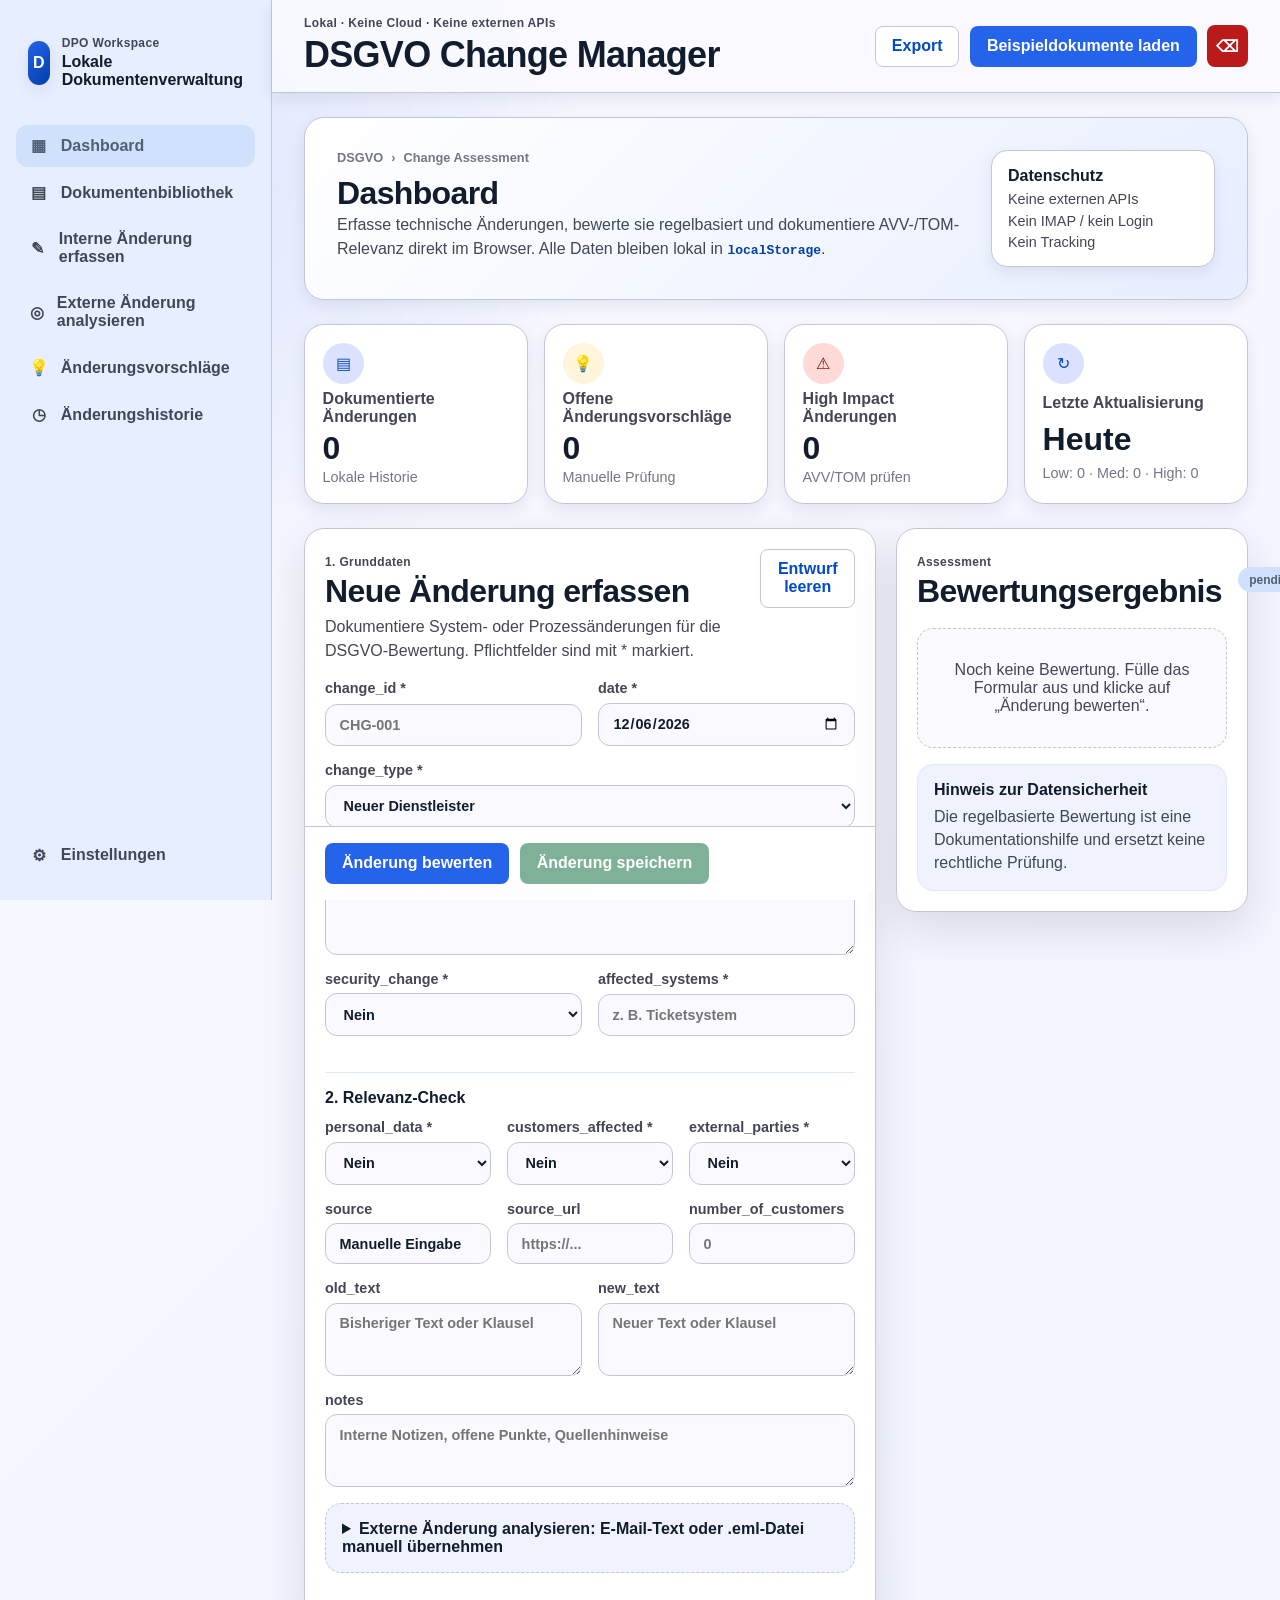
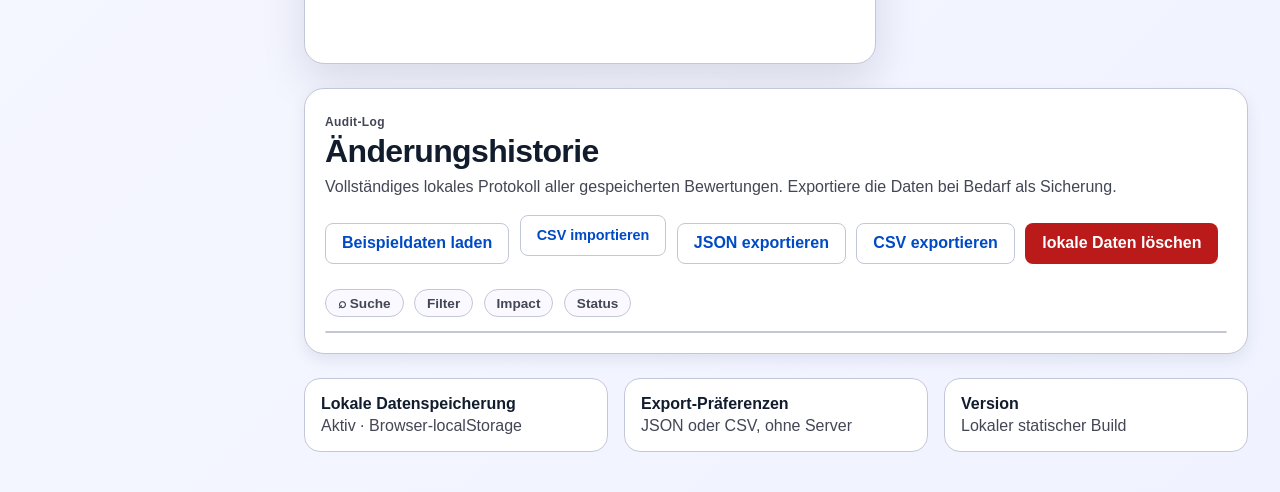
==== commit 781e2583: "Merge branch 'main' into codex/check-local-design-reference-folder-crvyne" ====
--- a/index.html
+++ b/index.html
@@ -3,7 +3,7 @@
 <head>
   <meta charset="utf-8">
   <meta name="viewport" content="width=device-width, initial-scale=1">
-  <title>DSGVO Change Manager · Lokale Dashboard-App</title>
+  <title>DSGVO Change Manager · Lokale Änderungsbewertung</title>
   <link rel="stylesheet" href="styles.css">
 </head>
 <body>
@@ -17,122 +17,248 @@
         </div>
       </div>
       <nav class="side-nav">
-        <button class="nav-item active" type="button" data-view="dashboard" aria-current="page"><span>▦</span>Dashboard</button>
-        <button class="nav-item" type="button" data-view="documents"><span>▤</span>Dokumentenbibliothek</button>
-        <button class="nav-item" type="button" data-view="internal-change"><span>✎</span>Interne Änderung erfassen</button>
-        <button class="nav-item" type="button" data-view="external-analysis"><span>◎</span>Externe Änderung analysieren</button>
-        <button class="nav-item" type="button" data-view="proposals"><span>💡</span>Änderungsvorschläge</button>
-        <button class="nav-item" type="button" data-view="versions"><span>◷</span>Versionen</button>
-        <button class="nav-item" type="button" data-view="history"><span>☰</span>Änderungshistorie</button>
-        <button class="nav-item nav-bottom" type="button" data-view="settings"><span>⚙</span>Einstellungen</button>
+        <a href="#dashboard" class="nav-item active"><span aria-hidden="true">▦</span>Dashboard</a>
+        <a href="#history-title" class="nav-item"><span aria-hidden="true">▤</span>Dokumentenbibliothek</a>
+        <a href="#form-title" class="nav-item"><span aria-hidden="true">✎</span>Interne Änderung erfassen</a>
+        <a href="#emailImport" class="nav-item"><span aria-hidden="true">◎</span>Externe Änderung analysieren</a>
+        <a href="#result-title" class="nav-item"><span aria-hidden="true">💡</span>Änderungsvorschläge</a>
+        <a href="#history-title" class="nav-item"><span aria-hidden="true">◷</span>Änderungshistorie</a>
+        <a href="#settings" class="nav-item nav-bottom"><span aria-hidden="true">⚙</span>Einstellungen</a>
       </nav>
     </aside>
 
     <div class="content-shell">
       <header class="topbar">
-        <div class="topbar-title">
+        <div>
+          <p class="eyebrow">Lokal · Keine Cloud · Keine externen APIs</p>
           <h1>DSGVO Change Manager</h1>
-          <span class="local-badge">Lokal · Keine Cloud · Keine externen APIs</span>
         </div>
         <div class="topbar-actions" aria-label="Schnellaktionen">
+          <button id="topExportJsonBtn" class="secondary" type="button">Export</button>
           <button id="topLoadSamplesBtn" type="button">Beispieldokumente laden</button>
-          <button id="topExportJsonBtn" class="secondary" type="button">Export</button>
-          <button id="topClearDataBtn" class="danger-button" type="button">Lokale Daten löschen</button>
+          <button id="topClearDataBtn" class="icon-button danger-button" type="button" aria-label="Lokale Daten löschen">⌫</button>
         </div>
       </header>
 
-      <main class="main-canvas">
-        <section id="view-dashboard" class="app-view active" aria-labelledby="dashboard-title">
-          <div class="view-heading">
+      <main id="dashboard" class="main-canvas">
+        <section class="context-hero" aria-labelledby="dashboard-title">
+          <div>
+            <div class="breadcrumb"><span>DSGVO</span><span>›</span><span>Change Assessment</span></div>
+            <h2 id="dashboard-title">Dashboard</h2>
+            <p>Erfasse technische Änderungen, bewerte sie regelbasiert und dokumentiere AVV-/TOM-Relevanz direkt im Browser. Alle Daten bleiben lokal in <code>localStorage</code>.</p>
+          </div>
+          <div class="privacy-card" aria-label="Datenschutzhinweise">
+            <strong>Datenschutz</strong>
+            <span>Keine externen APIs</span>
+            <span>Kein IMAP / kein Login</span>
+            <span>Kein Tracking</span>
+          </div>
+        </section>
+
+        <section class="stats-grid" aria-label="Dashboard-Kennzahlen">
+          <article class="stat-card">
+            <div class="stat-icon">▤</div>
+            <p>Dokumentierte Änderungen</p>
+            <strong id="statTotalChanges">0</strong>
+            <span>Lokale Historie</span>
+          </article>
+          <article class="stat-card accent-warning">
+            <div class="stat-icon">💡</div>
+            <p>Offene Änderungsvorschläge</p>
+            <strong id="statOpenReviews">0</strong>
+            <span>Manuelle Prüfung</span>
+          </article>
+          <article class="stat-card accent-danger">
+            <div class="stat-icon">⚠</div>
+            <p>High Impact Änderungen</p>
+            <strong id="statHighImpact">0</strong>
+            <span>AVV/TOM prüfen</span>
+          </article>
+          <article class="stat-card">
+            <div class="stat-icon">↻</div>
+            <p>Letzte Aktualisierung</p>
+            <strong id="statLastUpdate">Heute</strong>
+            <span id="statImpactSplit">Low: 0 · Med: 0 · High: 0</span>
+          </article>
+        </section>
+
+        <div class="work-grid">
+          <section class="panel form-panel" aria-labelledby="form-title">
+            <div class="section-heading">
+              <div>
+                <p class="panel-kicker">1. Grunddaten</p>
+                <h2 id="form-title">Neue Änderung erfassen</h2>
+                <p>Dokumentiere System- oder Prozessänderungen für die DSGVO-Bewertung. Pflichtfelder sind mit * markiert.</p>
+              </div>
+              <button id="resetFormBtn" class="secondary" type="button">Entwurf leeren</button>
+            </div>
+
+            <div id="storageWarning" class="alert warning hidden"></div>
+            <div id="validationErrors" class="alert danger hidden"></div>
+
+            <form id="changeForm" novalidate>
+              <div class="grid two">
+                <label>change_id *
+                  <input id="change_id" name="change_id" type="text" placeholder="CHG-001" required>
+                </label>
+                <label>date *
+                  <input id="date" name="date" type="date" required>
+                </label>
+              </div>
+
+              <label>change_type *
+                <select id="change_type" name="change_type" required></select>
+              </label>
+
+              <label>description *
+                <textarea id="description" name="description" rows="4" placeholder="Beschreibe die technische Änderung." required></textarea>
+              </label>
+
+              <div class="grid two">
+                <label>security_change *
+                  <select id="security_change" name="security_change" required></select>
+                </label>
+                <label>affected_systems *
+                  <input id="affected_systems" name="affected_systems" type="text" placeholder="z. B. Ticketsystem" required>
+                </label>
+              </div>
+
+              <div class="section-subtitle">2. Relevanz-Check</div>
+              <div class="grid three">
+                <label>personal_data *
+                  <select id="personal_data" name="personal_data" required></select>
+                </label>
+                <label>customers_affected *
+                  <select id="customers_affected" name="customers_affected" required></select>
+                </label>
+                <label>external_parties *
+                  <select id="external_parties" name="external_parties" required></select>
+                </label>
+              </div>
+
+              <div class="grid three">
+                <label>source
+                  <input id="source" name="source" type="text" placeholder="Manuelle Eingabe">
+                </label>
+                <label>source_url
+                  <input id="source_url" name="source_url" type="url" placeholder="https://...">
+                </label>
+                <label>number_of_customers
+                  <input id="number_of_customers" name="number_of_customers" type="number" min="0" step="1" placeholder="0">
+                </label>
+              </div>
+
+              <div class="grid two">
+                <label>old_text
+                  <textarea id="old_text" name="old_text" rows="3" placeholder="Bisheriger Text oder Klausel"></textarea>
+                </label>
+                <label>new_text
+                  <textarea id="new_text" name="new_text" rows="3" placeholder="Neuer Text oder Klausel"></textarea>
+                </label>
+              </div>
+
+              <label>notes
+                <textarea id="notes" name="notes" rows="3" placeholder="Interne Notizen, offene Punkte, Quellenhinweise"></textarea>
+              </label>
+
+              <details id="emailImport" class="email-box">
+                <summary>Externe Änderung analysieren: E-Mail-Text oder .eml-Datei manuell übernehmen</summary>
+                <p>Kein Login, kein IMAP, keine automatische Verbindung. Inhalte werden nur lokal im Formular verwendet.</p>
+                <div class="grid three">
+                  <label>email_sender
+                    <input id="email_sender" name="email_sender" type="text">
+                  </label>
+                  <label>email_subject
+                    <input id="email_subject" name="email_subject" type="text">
+                  </label>
+                  <label>email_received_at
+                    <input id="email_received_at" name="email_received_at" type="text" placeholder="2026-06-09 10:30">
+                  </label>
+                </div>
+                <label>E-Mail-Text einfügen
+                  <textarea id="emailText" rows="5" placeholder="Betreff, Absender und Nachrichtentext optional hier einfügen."></textarea>
+                </label>
+                <div class="button-row">
+                  <button id="applyEmailTextBtn" class="secondary" type="button">E-Mail-Text übernehmen</button>
+                  <label class="file-button secondary">TXT/.eml hochladen
+                    <input id="emlUpload" type="file" accept=".eml,text/plain">
+                  </label>
+                </div>
+              </details>
+
+              <div class="button-row sticky-actions">
+                <button id="evaluateBtn" type="button">Änderung bewerten</button>
+                <button id="saveBtn" class="success" type="button" disabled>Änderung speichern</button>
+              </div>
+            </form>
+          </section>
+
+          <aside class="panel result-panel" aria-labelledby="result-title">
+            <div class="section-heading compact">
+              <div>
+                <p class="panel-kicker">Assessment</p>
+                <h2 id="result-title">Bewertungsergebnis</h2>
+              </div>
+              <span class="status-pill">pending_actions</span>
+            </div>
+            <div id="resultBox" class="empty-state">Noch keine Bewertung. Fülle das Formular aus und klicke auf „Änderung bewerten“.</div>
+            <div class="info-callout">
+              <strong>Hinweis zur Datensicherheit</strong>
+              <p>Die regelbasierte Bewertung ist eine Dokumentationshilfe und ersetzt keine rechtliche Prüfung.</p>
+            </div>
+          </aside>
+        </div>
+
+        <section class="panel history-panel" aria-labelledby="history-title">
+          <div class="section-heading wrap">
             <div>
-              <p class="breadcrumb">DSGVO › Change Manager</p>
-              <h2 id="dashboard-title">Dashboard</h2>
-              <p>Übersicht über lokale Dokumente, offene Vorschläge und DSGVO-relevante Änderungen.</p>
-            </div>
-          </div>
-          <div class="stats-grid">
-            <article class="stat-card"><div class="stat-icon">▤</div><p>Dokumente</p><strong id="statDocuments">0</strong><span>Lokale Bibliothek</span></article>
-            <article class="stat-card accent-warning"><div class="stat-icon">💡</div><p>Offene Änderungsvorschläge</p><strong id="statOpenReviews">0</strong><span>Zu prüfen</span></article>
-            <article class="stat-card accent-danger"><div class="stat-icon">⚠</div><p>High Impact Änderungen</p><strong id="statHighImpact">0</strong><span>AVV/TOM prüfen</span></article>
-            <article class="stat-card"><div class="stat-icon">↻</div><p>Letzte Aktualisierung</p><strong id="statLastUpdate">Heute</strong><span id="statImpactSplit">Low: 0 · Medium: 0 · High: 0</span></article>
-          </div>
-          <div class="dashboard-grid">
-            <section class="panel">
-              <div class="section-heading compact"><h3>Impact-Verteilung</h3><span class="status-pill">Live aus localStorage</span></div>
-              <div class="pill-row"><span class="impact-badge impact-low" id="dashLowPill">Low 0</span><span class="impact-badge impact-medium" id="dashMediumPill">Medium 0</span><span class="impact-badge impact-high" id="dashHighPill">High 0</span></div>
-            </section>
-            <section class="panel">
-              <div class="section-heading compact"><h3>Letzte Aktivitäten</h3><button class="secondary slim" type="button" data-view-shortcut="history">Historie öffnen</button></div>
-              <div id="dashboardActivityList" class="activity-list"></div>
-            </section>
-          </div>
-        </section>
-
-        <section id="view-documents" class="app-view" aria-labelledby="documents-title">
-          <div class="view-heading split">
-            <div><p class="breadcrumb">Workspace › Dokumentenbibliothek</p><h2 id="documents-title">Dokumentenbibliothek</h2><p>Verwalten und durchsuchen Sie alle lokal gespeicherten DSGVO-relevanten Dokumente.</p></div>
-            <div class="button-row"><label class="file-button secondary">Dokument importieren<input id="documentImport" type="file" accept=".txt,.csv,.json,text/plain,application/json"></label><button id="documentsLoadSamplesBtn" type="button">Beispieldokumente laden</button><button id="documentsExportBtn" class="secondary" type="button">Dokumentenbibliothek exportieren</button></div>
-          </div>
-          <div class="library-layout">
-            <section class="panel">
-              <div class="toolbar"><input id="documentSearch" type="search" placeholder="Dokument suchen"><div class="filter-chips" id="documentFilters"><button class="chip active" type="button" data-doc-filter="Alle">Alle</button><button class="chip" type="button" data-doc-filter="AVV">AVV</button><button class="chip" type="button" data-doc-filter="TOM">TOM</button><button class="chip" type="button" data-doc-filter="Datenschutzhinweis">Datenschutzhinweis</button><button class="chip" type="button" data-doc-filter="Kundeninformation">Kundeninformation</button></div></div>
-              <div class="table-wrap"><table id="documentTable"><thead></thead><tbody></tbody></table></div>
-            </section>
-            <aside class="panel detail-card" id="documentDetail"></aside>
-          </div>
-        </section>
-
-        <section id="view-internal-change" class="app-view" aria-labelledby="form-title">
-          <div class="view-heading"><p class="breadcrumb">Workspace › Interne Änderung erfassen</p><h2 id="form-title">Neue Änderung erfassen</h2><p>Dokumentieren Sie System- oder Prozessänderungen für die DSGVO-Bewertung.</p></div>
-          <div class="work-grid">
-            <section class="panel form-panel">
-              <div class="section-heading"><div><p class="panel-kicker">1. Grunddaten</p><h3>Formular</h3><p>Pflichtfelder sind mit * markiert.</p></div><button id="resetFormBtn" class="secondary" type="button">Entwurf leeren</button></div>
-              <div id="storageWarning" class="alert warning hidden"></div><div id="validationErrors" class="alert danger hidden"></div>
-              <form id="changeForm" novalidate>
-                <div class="grid two"><label>change_id *<input id="change_id" name="change_id" type="text" placeholder="CHG-001" required></label><label>date *<input id="date" name="date" type="date" required></label></div>
-                <label>change_type *<select id="change_type" name="change_type" required></select></label>
-                <label>description *<textarea id="description" name="description" rows="4" placeholder="Beschreibe die technische Änderung." required></textarea></label>
-                <div class="grid two"><label>security_change *<select id="security_change" name="security_change" required></select></label><label>affected_systems *<input id="affected_systems" name="affected_systems" type="text" placeholder="z. B. Ticketsystem" required></label></div>
-                <div class="section-subtitle">2. Relevanz-Check</div>
-                <div class="grid three"><label>personal_data *<select id="personal_data" name="personal_data" required></select></label><label>customers_affected *<select id="customers_affected" name="customers_affected" required></select></label><label>external_parties *<select id="external_parties" name="external_parties" required></select></label></div>
-                <div class="grid three"><label>source<input id="source" name="source" type="text" placeholder="Manuelle Eingabe"></label><label>source_url<input id="source_url" name="source_url" type="url" placeholder="https://..."></label><label>number_of_customers<input id="number_of_customers" name="number_of_customers" type="number" min="0" step="1" placeholder="0"></label></div>
-                <div class="grid two"><label>old_text<textarea id="old_text" name="old_text" rows="3" placeholder="Bisheriger Text oder Klausel"></textarea></label><label>new_text<textarea id="new_text" name="new_text" rows="3" placeholder="Neuer Text oder Klausel"></textarea></label></div>
-                <label>notes<textarea id="notes" name="notes" rows="3" placeholder="Interne Notizen, offene Punkte, Quellenhinweise"></textarea></label>
-                <details id="emailImport" class="email-box"><summary>E-Mail-Text oder .eml-Datei manuell übernehmen</summary><p>Kein Login, kein IMAP. Inhalte werden nur lokal im Formular verwendet.</p><div class="grid three"><label>email_sender<input id="email_sender" name="email_sender" type="text"></label><label>email_subject<input id="email_subject" name="email_subject" type="text"></label><label>email_received_at<input id="email_received_at" name="email_received_at" type="text" placeholder="2026-06-09 10:30"></label></div><label>E-Mail-Text einfügen<textarea id="emailText" rows="5" placeholder="Betreff, Absender und Nachrichtentext optional hier einfügen."></textarea></label><div class="button-row"><button id="applyEmailTextBtn" class="secondary" type="button">E-Mail-Text übernehmen</button><label class="file-button secondary">TXT/.eml hochladen<input id="emlUpload" type="file" accept=".eml,text/plain"></label></div></details>
-                <div class="button-row sticky-actions"><button id="evaluateBtn" type="button">Änderung bewerten</button><button id="saveBtn" class="success" type="button" disabled>Änderung speichern</button><button id="createProposalBtn" class="secondary" type="button" disabled>Änderungsvorschlag erzeugen</button></div>
-              </form>
-            </section>
-            <aside class="panel result-panel"><div class="section-heading compact"><div><p class="panel-kicker">Assessment</p><h3 id="result-title">Bewertungsergebnis</h3></div><span class="status-pill">pending_actions</span></div><div id="resultBox" class="empty-state">Noch keine Bewertung. Fülle das Formular aus und klicke auf „Änderung bewerten“.</div></aside>
-          </div>
-        </section>
-
-        <section id="view-external-analysis" class="app-view" aria-labelledby="external-title">
-          <div class="view-heading"><p class="breadcrumb">Workspace › Externe Änderung analysieren</p><h2 id="external-title">Externe Änderung analysieren</h2><p>Vergleiche ein Bestandsdokument mit neuem Text vollständig lokal im Browser.</p></div>
-          <div class="analysis-grid"><section class="panel"><div class="section-heading"><h3>1. Basis-Dokument wählen</h3></div><label>Bestehendes Dokument<select id="externalBaseDocument"></select></label><h3>2. Neuen Text bereitstellen</h3><label>Text manuell einfügen<textarea id="externalNewText" rows="10" placeholder="Neuen Vertragstext, Datenschutztext oder TOM-Auszug einfügen"></textarea></label><div class="button-row"><label class="file-button secondary">TXT-Datei hochladen<input id="externalTextUpload" type="file" accept=".txt,.csv,text/plain"></label><button id="runExternalAnalysisBtn" type="button">Vergleich starten</button></div></section><aside class="panel"><div class="section-heading compact"><h3>Analyse-Ergebnis</h3><span id="externalImpactBadge" class="impact-badge impact-low">Noch nicht gestartet</span></div><div id="externalKeywordChips" class="chip-list"></div><div id="externalDiffResult" class="diff-box empty-state">Wähle ein Dokument und starte den Vergleich.</div></aside></div>
-        </section>
-
-        <section id="view-proposals" class="app-view" aria-labelledby="proposals-title">
-          <div class="view-heading"><p class="breadcrumb">Workspace › Änderungsvorschläge</p><h2 id="proposals-title">Änderungsvorschläge</h2><p>Änderungen werden erst nach Bestätigung übernommen.</p></div>
-          <div class="proposal-layout"><section class="panel"><div class="section-heading compact"><h3>Offene Vorschläge</h3><span id="proposalCount" class="status-pill">0 offen</span></div><div id="proposalList" class="proposal-list"></div></section><aside class="panel detail-card"><div id="proposalDetail" class="empty-state">Wähle einen Vorschlag aus.</div></aside></div>
-        </section>
-
-        <section id="view-versions" class="app-view" aria-labelledby="versions-title">
-          <div class="view-heading"><p class="breadcrumb">Auftragsverarbeitung › Versionen</p><h2 id="versions-title">Versionen</h2><p>Alte Versionen bleiben sichtbar; bestätigte Vorschläge erzeugen neue lokale Dokumentversionen.</p></div>
-          <div class="versions-layout"><section class="panel"><label>Ausgewähltes Dokument<select id="versionDocumentSelect"></select></label><div id="versionTimeline" class="timeline"></div></section><aside class="panel detail-card" id="versionDetail"></aside></div>
-        </section>
-
-        <section id="view-history" class="app-view" aria-labelledby="history-title">
-          <div class="view-heading split"><div><p class="breadcrumb">Workspace › Audit-Log</p><h2 id="history-title">Änderungshistorie</h2><p>Vollständiges lokales Protokoll gespeicherter Bewertungen und übernommener Vorschläge.</p></div><div class="button-row"><button id="loadSamplesBtn" class="secondary" type="button">Beispieldaten laden</button><label class="file-button secondary">CSV importieren<input id="csvUpload" type="file" accept=".csv,text/csv"></label><button id="exportJsonBtn" class="secondary" type="button">JSON exportieren</button><button id="exportCsvBtn" class="secondary" type="button">CSV exportieren</button></div></div>
-          <section class="panel"><div id="importErrors" class="alert danger hidden"></div><div class="table-wrap"><table id="historyTable"><thead></thead><tbody></tbody></table></div></section>
-        </section>
-
-        <section id="view-settings" class="app-view" aria-labelledby="settings-title">
-          <div class="view-heading"><p class="breadcrumb">Workspace › Einstellungen</p><h2 id="settings-title">Einstellungen</h2><p>Konfiguration der lokalen Anwendungsumgebung.</p></div>
-          <div class="settings-grid"><section class="panel"><h3>Lokale Datenspeicherung</h3><p>Status: Aktiv im Browser-localStorage, sofern vom Browser erlaubt.</p><button id="settingsClearDataBtn" class="danger-button" type="button">Alle lokalen Daten löschen</button></section><section class="panel"><h3>Datenschutz-Hinweise</h3><ul><li>Keine Cloud</li><li>Keine externen APIs</li><li>Keine externen Fonts oder Icons</li><li>Kein Tracking</li></ul></section><section class="panel"><h3>Import-/Export-Hinweise</h3><p>CSV/JSON-Exporte werden lokal erzeugt. Importierte Texte bleiben im Browser.</p><div class="button-row"><button id="settingsExportJsonBtn" class="secondary" type="button">Historie exportieren</button><button id="settingsExportDocsBtn" class="secondary" type="button">Dokumente exportieren</button></div></section></div>
+              <p class="panel-kicker">Audit-Log</p>
+              <h2 id="history-title">Änderungshistorie</h2>
+              <p>Vollständiges lokales Protokoll aller gespeicherten Bewertungen. Exportiere die Daten bei Bedarf als Sicherung.</p>
+            </div>
+            <div class="button-row">
+              <button id="loadSamplesBtn" class="secondary" type="button">Beispieldaten laden</button>
+              <label class="file-button secondary">CSV importieren
+                <input id="csvUpload" type="file" accept=".csv,text/csv">
+              </label>
+              <button id="exportJsonBtn" class="secondary" type="button">JSON exportieren</button>
+              <button id="exportCsvBtn" class="secondary" type="button">CSV exportieren</button>
+              <button id="clearDataBtn" class="danger-button" type="button">lokale Daten löschen</button>
+            </div>
+          </div>
+          <div id="importErrors" class="alert danger hidden"></div>
+          <div class="table-toolbar" aria-hidden="true">
+            <span>⌕ Suche</span>
+            <span>Filter</span>
+            <span>Impact</span>
+            <span>Status</span>
+          </div>
+          <div class="table-wrap">
+            <table id="historyTable">
+              <thead></thead>
+              <tbody></tbody>
+            </table>
+          </div>
+        </section>
+
+        <section id="settings" class="settings-strip" aria-label="Einstellungen und Tool-Informationen">
+          <div>
+            <strong>Lokale Datenspeicherung</strong>
+            <span>Aktiv · Browser-localStorage</span>
+          </div>
+          <div>
+            <strong>Export-Präferenzen</strong>
+            <span>JSON oder CSV, ohne Server</span>
+          </div>
+          <div>
+            <strong>Version</strong>
+            <span>Lokaler statischer Build</span>
+          </div>
         </section>
       </main>
     </div>
   </div>
+
   <script src="script.js"></script>
 </body>
 </html>
--- a/styles.css
+++ b/styles.css
@@ -34,20 +34,19 @@
 }
 
 * { box-sizing: border-box; }
+
+html { scroll-behavior: smooth; }
+
 body {
   margin: 0;
-  min-height: 100vh;
-  font-family: system-ui, -apple-system, BlinkMacSystemFont, "Segoe UI", sans-serif;
+  font-family: Inter, "Segoe UI", Roboto, Arial, sans-serif;
   color: var(--text);
-  background: radial-gradient(circle at 12% 8%, rgba(37, 99, 235, 0.13), transparent 28rem), linear-gradient(135deg, var(--surface), var(--surface-low));
-}
+  background:
+    radial-gradient(circle at 12% 8%, rgba(37, 99, 235, 0.13), transparent 28rem),
+    linear-gradient(135deg, var(--surface) 0%, var(--surface-low) 100%);
+}
+
 button, input, select, textarea { font: inherit; }
-h1, h2, h3, p { margin-top: 0; }
-h1, h2, h3 { margin-bottom: 0; letter-spacing: -0.02em; }
-h1 { font-size: clamp(1.35rem, 3vw, 2rem); }
-h2 { font-size: clamp(1.6rem, 4vw, 2.5rem); }
-h3 { font-size: 1.1rem; }
-p { color: var(--muted); line-height: 1.5; }
 
 button, .file-button {
   display: inline-flex;
@@ -58,146 +57,356 @@
   border: 1px solid transparent;
   border-radius: var(--radius-sm);
   padding: 0.65rem 1rem;
+  font-weight: 700;
   color: #fff;
   background: var(--primary-container);
-  font-weight: 700;
   cursor: pointer;
   transition: transform 0.15s ease, background 0.15s ease, border-color 0.15s ease, box-shadow 0.15s ease, opacity 0.15s ease;
 }
-button:hover, .file-button:hover { transform: translateY(-1px); background: var(--primary); box-shadow: var(--shadow-sm); }
-button:disabled { cursor: not-allowed; opacity: 0.55; transform: none; box-shadow: none; }
-.secondary { color: var(--primary); background: var(--surface-lowest); border-color: var(--border); }
-.secondary:hover { color: var(--primary-hover); background: var(--surface-high); }
+
+button:hover, .file-button:hover {
+  transform: translateY(-1px);
+  background: var(--primary);
+  box-shadow: var(--shadow-sm);
+}
+
+button:disabled {
+  cursor: not-allowed;
+  opacity: 0.55;
+  transform: none;
+  box-shadow: none;
+}
+
+.secondary {
+  color: var(--primary);
+  background: var(--surface-lowest);
+  border-color: var(--border);
+}
+
+.secondary:hover {
+  color: var(--primary-hover);
+  background: var(--surface-high);
+}
+
 .success { background: var(--success); }
 .danger-button { background: var(--danger); }
 .danger-button:hover { background: var(--danger-text); }
-.slim { min-height: 2rem; padding: 0.35rem 0.65rem; font-size: 0.85rem; }
+.icon-button { width: 2.55rem; padding-inline: 0; }
 .file-button input { display: none; }
 
-.workspace-shell { display: grid; grid-template-columns: 17rem minmax(0, 1fr); min-height: 100vh; }
-.sidebar { position: sticky; top: 0; height: 100vh; display: flex; flex-direction: column; gap: 1.35rem; overflow-y: auto; padding: 1.5rem 1rem; background: var(--surface-container); border-right: 1px solid var(--border); }
-.brand-block { display: flex; align-items: center; gap: 0.75rem; padding: 0.75rem; }
-.brand-mark { display: grid; place-items: center; width: 2.75rem; height: 2.75rem; border-radius: var(--radius-md); color: #fff; background: linear-gradient(135deg, var(--primary-container), var(--primary-hover)); font-weight: 900; box-shadow: var(--shadow-sm); }
-.brand-kicker, .breadcrumb, .panel-kicker { margin-bottom: 0.2rem; color: var(--muted); font-size: 0.75rem; font-weight: 700; letter-spacing: 0.03em; }
-.side-nav { display: flex; flex: 1; flex-direction: column; gap: 0.35rem; min-height: 0; overflow-y: auto; padding-right: 0.15rem; }
-.nav-item, .nav-item:hover {
-  flex-shrink: 0;
-  justify-content: flex-start;
-  width: 100%;
-  min-height: auto;
-  border: 0;
+h1, h2, h3, p { margin-top: 0; }
+h1, h2, h3 { letter-spacing: -0.02em; }
+h1 { margin-bottom: 0; font-size: clamp(1.45rem, 3vw, 2.25rem); line-height: 1.2; }
+h2 { margin-bottom: 0; font-size: clamp(1.35rem, 3vw, 2rem); line-height: 1.25; }
+h3 { font-size: 1.1rem; }
+code { color: var(--primary-hover); font-weight: 700; }
+
+.workspace-shell {
+  display: grid;
+  grid-template-columns: 17rem minmax(0, 1fr);
+  min-height: 100vh;
+}
+
+.sidebar {
+  position: sticky;
+  top: 0;
+  height: 100vh;
+  display: flex;
+  flex-direction: column;
+  gap: 1.5rem;
+  padding: 1.5rem 1rem;
+  background: var(--surface-container);
+  border-right: 1px solid var(--border);
+}
+
+.brand-block {
+  display: flex;
+  align-items: center;
+  gap: 0.75rem;
+  padding: 0.75rem;
+}
+
+.brand-mark {
+  display: grid;
+  place-items: center;
+  width: 2.75rem;
+  height: 2.75rem;
   border-radius: var(--radius-md);
-  padding: 0.72rem 0.8rem;
+  color: #fff;
+  background: linear-gradient(135deg, var(--primary-container), var(--primary-hover));
+  font-weight: 900;
+  box-shadow: var(--shadow-sm);
+}
+
+.brand-kicker, .eyebrow, .panel-kicker {
+  margin-bottom: 0.2rem;
   color: var(--muted);
-  background: transparent;
-  box-shadow: none;
-  text-align: left;
-  transform: none;
-}
+  font-size: 0.75rem;
+  font-weight: 700;
+  letter-spacing: 0.03em;
+}
+
+.side-nav {
+  display: flex;
+  flex: 1;
+  flex-direction: column;
+  gap: 0.35rem;
+}
+
+.nav-item {
+  display: flex;
+  align-items: center;
+  gap: 0.75rem;
+  border-radius: var(--radius-md);
+  padding: 0.7rem 0.8rem;
+  color: var(--muted);
+  text-decoration: none;
+  font-weight: 700;
+}
+
 .nav-item:hover { background: var(--surface-highest); color: var(--text); }
-.nav-item.active { color: var(--secondary); background: var(--secondary-container); }
-.nav-item span { width: 1.35rem; text-align: center; }
+.nav-item.active { background: var(--secondary-container); color: var(--secondary); }
+.nav-item span { width: 1.25rem; text-align: center; }
 .nav-bottom { margin-top: auto; }
 
 .content-shell { min-width: 0; }
-.topbar { position: sticky; top: 0; z-index: 20; display: flex; align-items: center; justify-content: space-between; gap: 1rem; padding: 1rem clamp(1rem, 3vw, 2rem); background: rgba(255, 255, 255, 0.94); border-bottom: 1px solid var(--border); box-shadow: var(--shadow-sm); backdrop-filter: blur(12px); }
-.topbar-title { display: flex; align-items: center; flex-wrap: wrap; gap: 0.8rem; }
-.local-badge, .status-pill { border-radius: 999px; padding: 0.35rem 0.7rem; color: var(--secondary); background: var(--secondary-container); font-size: 0.78rem; font-weight: 800; }
-.topbar-actions, .button-row, .pill-row { display: flex; flex-wrap: wrap; align-items: center; gap: 0.65rem; }
-.main-canvas { width: min(100%, 1280px); margin: 0 auto; padding: 1.5rem clamp(1rem, 3vw, 2rem) 2.5rem; }
-.app-view { display: none; }
-.app-view[hidden] { display: none; }
-.app-view.active { display: block; animation: fadeIn 0.16s ease-out; }
-@keyframes fadeIn { from { opacity: 0; transform: translateY(4px); } to { opacity: 1; transform: translateY(0); } }
-
-.view-heading { display: flex; justify-content: space-between; gap: 1.25rem; margin-bottom: 1.25rem; }
-.view-heading.split { align-items: flex-start; }
-.view-heading p:last-child { margin-bottom: 0; }
-.panel { background: var(--surface-lowest); border: 1px solid var(--border); border-radius: var(--radius-xl); box-shadow: var(--shadow-sm); padding: 1.25rem; }
-.section-heading { display: flex; justify-content: space-between; align-items: flex-start; gap: 1rem; margin-bottom: 1rem; }
-.section-heading.compact { align-items: center; }
-.grid { display: grid; gap: 1rem; }
-.grid.two { grid-template-columns: repeat(2, minmax(0, 1fr)); }
-.grid.three { grid-template-columns: repeat(3, minmax(0, 1fr)); }
-
-.stats-grid { display: grid; grid-template-columns: repeat(4, minmax(0, 1fr)); gap: 1rem; margin-bottom: 1.25rem; }
-.stat-card { display: grid; gap: 0.35rem; min-height: 10rem; padding: 1.1rem; border: 1px solid var(--border); border-radius: var(--radius-xl); background: var(--surface-lowest); box-shadow: var(--shadow-sm); }
-.stat-card p { margin-bottom: 0; font-weight: 700; }
+
+.topbar {
+  position: sticky;
+  top: 0;
+  z-index: 20;
+  display: flex;
+  align-items: center;
+  justify-content: space-between;
+  gap: 1rem;
+  padding: 1rem clamp(1rem, 3vw, 2rem);
+  background: rgba(249, 249, 255, 0.92);
+  border-bottom: 1px solid var(--border);
+  box-shadow: var(--shadow-sm);
+  backdrop-filter: blur(12px);
+}
+
+.topbar-actions, .button-row {
+  display: flex;
+  flex-wrap: wrap;
+  align-items: center;
+  gap: 0.65rem;
+}
+
+.main-canvas {
+  display: flex;
+  flex-direction: column;
+  gap: 1.5rem;
+  width: min(100%, 1280px);
+  margin: 0 auto;
+  padding: 1.5rem clamp(1rem, 3vw, 2rem) 2.5rem;
+}
+
+.context-hero {
+  display: flex;
+  justify-content: space-between;
+  gap: 1.5rem;
+  padding: clamp(1.25rem, 3vw, 2rem);
+  border: 1px solid var(--border);
+  border-radius: var(--radius-xl);
+  background: linear-gradient(135deg, var(--surface-lowest), var(--surface-container));
+  box-shadow: var(--shadow-sm);
+}
+
+.context-hero p { max-width: 56rem; margin-bottom: 0; color: var(--muted); line-height: 1.55; }
+.breadcrumb { display: flex; gap: 0.5rem; color: var(--muted-soft); font-size: 0.8rem; font-weight: 700; margin-bottom: 0.45rem; }
+
+.privacy-card {
+  min-width: 14rem;
+  align-self: stretch;
+  display: grid;
+  gap: 0.35rem;
+  padding: 1rem;
+  border: 1px solid var(--border);
+  border-radius: var(--radius-lg);
+  background: var(--surface-lowest);
+  box-shadow: var(--shadow-sm);
+}
+
+.privacy-card span { color: var(--muted); font-size: 0.9rem; }
+
+.stats-grid {
+  display: grid;
+  grid-template-columns: repeat(4, minmax(0, 1fr));
+  gap: 1rem;
+}
+
+.stat-card {
+  display: grid;
+  gap: 0.35rem;
+  min-height: 10rem;
+  padding: 1.1rem;
+  border: 1px solid var(--border);
+  border-radius: var(--radius-xl);
+  background: var(--surface-lowest);
+  box-shadow: var(--shadow-sm);
+}
+
+.stat-card p { margin-bottom: 0; color: var(--muted); font-weight: 700; }
 .stat-card strong { font-size: 2rem; line-height: 1; }
 .stat-card span { color: var(--muted-soft); font-size: 0.9rem; }
 .stat-icon { width: 2.6rem; height: 2.6rem; display: grid; place-items: center; border-radius: 999px; color: var(--primary); background: var(--primary-soft); }
 .accent-warning .stat-icon { color: var(--warning-text); background: var(--warning-soft); }
 .accent-danger .stat-icon { color: var(--danger-text); background: var(--danger-soft); }
-.dashboard-grid { display: grid; grid-template-columns: minmax(0, 0.8fr) minmax(0, 1.2fr); gap: 1rem; }
-.activity-list { display: grid; gap: 0.75rem; }
-.activity-item { display: grid; grid-template-columns: auto 1fr auto; gap: 0.75rem; align-items: start; padding: 0.75rem; border: 1px solid var(--surface-high); border-radius: var(--radius-lg); background: var(--surface); }
-.activity-item p { margin: 0.2rem 0 0; }
-.activity-item small { color: var(--muted-soft); }
-
-.library-layout, .proposal-layout, .versions-layout, .analysis-grid, .work-grid { display: grid; gap: 1.25rem; align-items: start; }
-.library-layout { grid-template-columns: minmax(0, 1fr) minmax(20rem, 0.36fr); }
-.proposal-layout, .versions-layout { grid-template-columns: minmax(20rem, 0.42fr) minmax(0, 1fr); }
-.analysis-grid, .work-grid { grid-template-columns: minmax(0, 1.05fr) minmax(22rem, 0.75fr); }
-.settings-grid { display: grid; grid-template-columns: repeat(3, minmax(0, 1fr)); gap: 1rem; }
-.detail-card { position: sticky; top: 6rem; }
-.toolbar { display: grid; gap: 0.85rem; margin-bottom: 1rem; }
-.filter-chips { display: flex; flex-wrap: wrap; gap: 0.45rem; }
-.chip { min-height: auto; border-radius: 999px; padding: 0.35rem 0.75rem; color: var(--muted); background: var(--surface); border-color: var(--border); }
-.chip.active { color: var(--primary-hover); background: var(--primary-soft); border-color: var(--primary-soft); }
-
-label { display: grid; gap: 0.4rem; margin-bottom: 1rem; color: var(--muted); font-size: 0.9rem; font-weight: 700; }
-input, select, textarea { width: 100%; border: 1px solid var(--border); border-radius: var(--radius-md); padding: 0.72rem 0.85rem; color: var(--text); background: var(--surface); transition: border-color 0.15s ease, box-shadow 0.15s ease, background 0.15s ease; }
+
+.work-grid {
+  display: grid;
+  grid-template-columns: minmax(0, 1.35fr) minmax(22rem, 0.65fr);
+  align-items: start;
+  gap: 1.25rem;
+}
+
+.panel {
+  background: var(--surface-lowest);
+  border: 1px solid var(--border);
+  border-radius: var(--radius-xl);
+  box-shadow: var(--shadow-md);
+  padding: 1.25rem;
+}
+
+.section-heading {
+  display: flex;
+  justify-content: space-between;
+  align-items: flex-start;
+  gap: 1rem;
+  margin-bottom: 1.1rem;
+}
+
+.section-heading.compact { align-items: center; }
+.section-heading p { margin: 0.25rem 0 0; color: var(--muted); line-height: 1.5; }
+.wrap { flex-wrap: wrap; }
+
+.section-subtitle {
+  margin: 1.2rem 0 0.8rem;
+  padding-top: 1rem;
+  border-top: 1px solid var(--surface-high);
+  color: var(--text);
+  font-weight: 800;
+}
+
+.grid { display: grid; gap: 1rem; }
+.grid.two { grid-template-columns: repeat(2, minmax(0, 1fr)); }
+.grid.three { grid-template-columns: repeat(3, minmax(0, 1fr)); }
+
+label {
+  display: grid;
+  gap: 0.4rem;
+  margin-bottom: 1rem;
+  color: var(--muted);
+  font-size: 0.9rem;
+  font-weight: 700;
+}
+
+input, select, textarea {
+  width: 100%;
+  border: 1px solid var(--border);
+  border-radius: var(--radius-md);
+  padding: 0.72rem 0.85rem;
+  color: var(--text);
+  background: var(--surface);
+  transition: border-color 0.15s ease, box-shadow 0.15s ease, background 0.15s ease;
+}
+
 textarea { resize: vertical; }
-input:focus, select:focus, textarea:focus { outline: none; border-color: var(--primary-container); background: var(--surface-lowest); box-shadow: 0 0 0 4px rgba(37, 99, 235, 0.14); }
-.section-subtitle { margin: 1.2rem 0 0.8rem; padding-top: 1rem; border-top: 1px solid var(--surface-high); font-weight: 800; }
-.sticky-actions { position: sticky; bottom: 0; z-index: 5; margin: 1rem -1.25rem -1.25rem; padding: 1rem 1.25rem; border-top: 1px solid var(--border); border-radius: 0 0 var(--radius-xl) var(--radius-xl); background: rgba(255, 255, 255, 0.94); backdrop-filter: blur(10px); }
-.email-box { margin: 1rem 0; padding: 1rem; border: 1px dashed var(--border); border-radius: var(--radius-lg); background: var(--surface-low); }
+input:focus, select:focus, textarea:focus {
+  outline: none;
+  border-color: var(--primary-container);
+  background: var(--surface-lowest);
+  box-shadow: 0 0 0 4px rgba(37, 99, 235, 0.14);
+}
+
+.sticky-actions {
+  position: sticky;
+  bottom: 0;
+  z-index: 5;
+  margin: 1rem -1.25rem -1.25rem;
+  padding: 1rem 1.25rem;
+  border-top: 1px solid var(--border);
+  border-radius: 0 0 var(--radius-xl) var(--radius-xl);
+  background: rgba(255, 255, 255, 0.94);
+  backdrop-filter: blur(10px);
+}
+
+.email-box {
+  margin: 1rem 0;
+  padding: 1rem;
+  border: 1px dashed var(--border);
+  border-radius: var(--radius-lg);
+  background: var(--surface-low);
+}
+
 .email-box summary { font-weight: 800; cursor: pointer; }
-
-.alert { margin: 0 0 1rem; padding: 0.85rem 1rem; border-radius: var(--radius-md); line-height: 1.45; }
+.email-box p { color: var(--muted); line-height: 1.5; }
+
+.alert {
+  margin: 0 0 1rem;
+  padding: 0.85rem 1rem;
+  border-radius: var(--radius-md);
+  line-height: 1.45;
+}
 .alert.danger { color: var(--danger-text); background: var(--danger-soft); border: 1px solid #ffbdbd; }
 .alert.warning { color: var(--warning-text); background: var(--warning-soft); border: 1px solid #ffd98b; }
 .hidden { display: none; }
-.empty-state { padding: 1.5rem; border: 1px dashed var(--border); border-radius: var(--radius-lg); color: var(--muted); text-align: center; background: var(--surface); }
+
+.result-panel { position: sticky; top: 6.1rem; }
+.status-pill { border-radius: 999px; padding: 0.35rem 0.7rem; color: var(--secondary); background: var(--secondary-container); font-size: 0.75rem; font-weight: 800; }
+.empty-state { padding: 2rem; border: 1px dashed var(--border); border-radius: var(--radius-lg); color: var(--muted); text-align: center; background: var(--surface); }
 .result-card { display: grid; gap: 1rem; }
-.impact-badge, .table-impact { display: inline-flex; align-items: center; justify-content: center; width: fit-content; border-radius: 999px; padding: 0.35rem 0.7rem; font-weight: 900; font-size: 0.85rem; }
+.impact-badge { display: inline-flex; align-items: center; justify-content: center; width: fit-content; border-radius: 999px; padding: 0.45rem 0.9rem; font-weight: 900; }
 .impact-low, .result-message.low { color: var(--success-text); background: var(--success-soft); }
 .impact-medium, .result-message.medium { color: var(--warning-text); background: var(--warning-soft); }
 .impact-high, .result-message.high { color: var(--danger-text); background: var(--danger-soft); }
 .result-message { border-radius: var(--radius-lg); padding: 1rem; font-weight: 800; }
+
 .chip-list { display: flex; flex-wrap: wrap; gap: 0.45rem; padding: 0; margin: 0.4rem 0 0; list-style: none; }
 .chip-list li { border-radius: 999px; padding: 0.35rem 0.65rem; background: var(--surface-high); color: var(--muted); font-weight: 700; }
 
+.info-callout {
+  margin-top: 1rem;
+  padding: 1rem;
+  border: 1px solid var(--surface-high);
+  border-radius: var(--radius-lg);
+  background: var(--surface-low);
+}
+.info-callout p { margin: 0.35rem 0 0; color: var(--muted); line-height: 1.45; }
+
+.history-panel { box-shadow: var(--shadow-sm); }
+.table-toolbar { display: flex; flex-wrap: wrap; gap: 0.65rem; margin-bottom: 0.85rem; }
+.table-toolbar span { border: 1px solid var(--border); border-radius: 999px; padding: 0.35rem 0.75rem; color: var(--muted); background: var(--surface); font-size: 0.85rem; font-weight: 700; }
 .table-wrap { overflow-x: auto; border: 1px solid var(--border); border-radius: var(--radius-lg); background: var(--surface-lowest); }
-table { width: 100%; min-width: 760px; border-collapse: collapse; }
+table { width: 100%; min-width: 1050px; border-collapse: collapse; }
 th, td { padding: 0.8rem; border-bottom: 1px solid var(--surface-high); text-align: left; vertical-align: top; }
 th { position: sticky; top: 0; z-index: 1; color: var(--muted); background: var(--surface-low); font-size: 0.78rem; letter-spacing: 0.03em; text-transform: uppercase; }
-tr:hover td, .selected-row td { background: var(--surface); }
-.meta-list { display: grid; grid-template-columns: auto 1fr; gap: 0.45rem 0.8rem; margin: 1rem 0; }
-.meta-list span { color: var(--muted-soft); }
-.diff-box mark { border-radius: 0.25rem; padding: 0.08rem 0.2rem; color: var(--danger-text); background: var(--danger-soft); }
-.proposal-list { display: grid; gap: 0.65rem; }
-.proposal-item, .proposal-item:hover { display: grid; justify-items: start; gap: 0.35rem; width: 100%; min-height: auto; color: var(--text); background: var(--surface-lowest); border: 1px solid var(--border); border-radius: var(--radius-lg); padding: 0.8rem; box-shadow: none; transform: none; }
-.proposal-item.active { border-color: var(--primary-container); background: var(--primary-soft); }
-.proposal-item small { color: var(--muted); }
-.timeline { display: grid; gap: 0.85rem; }
-.timeline-item { display: grid; grid-template-columns: 1rem 1fr; gap: 0.75rem; }
-.timeline-item > span { width: 0.75rem; height: 0.75rem; margin-top: 0.3rem; border-radius: 999px; background: var(--primary-container); box-shadow: 0 0 0 4px var(--primary-soft); }
-.timeline-item small { color: var(--muted); }
+tr:hover td { background: var(--surface); }
+.table-impact { display: inline-flex; border-radius: 999px; padding: 0.25rem 0.55rem; font-weight: 900; }
+
+.settings-strip {
+  display: grid;
+  grid-template-columns: repeat(3, minmax(0, 1fr));
+  gap: 1rem;
+}
+.settings-strip div { display: grid; gap: 0.25rem; padding: 1rem; border: 1px solid var(--border); border-radius: var(--radius-lg); background: var(--surface-lowest); }
+.settings-strip span { color: var(--muted); }
 
 @media (max-width: 1100px) {
   .workspace-shell { grid-template-columns: 1fr; }
   .sidebar { position: static; height: auto; padding: 1rem; }
   .side-nav { display: grid; grid-template-columns: repeat(auto-fit, minmax(13rem, 1fr)); }
   .nav-bottom { margin-top: 0; }
-  .stats-grid, .settings-grid { grid-template-columns: repeat(2, minmax(0, 1fr)); }
-  .dashboard-grid, .library-layout, .proposal-layout, .versions-layout, .analysis-grid, .work-grid { grid-template-columns: 1fr; }
-  .detail-card { position: static; }
+  .stats-grid { grid-template-columns: repeat(2, minmax(0, 1fr)); }
+  .work-grid { grid-template-columns: 1fr; }
+  .result-panel { position: static; }
 }
 @media (max-width: 760px) {
-  .topbar, .view-heading { flex-direction: column; align-items: stretch; }
-  .topbar-actions > *, .view-heading .button-row > * { flex: 1; }
-  .stats-grid, .settings-grid, .grid.two, .grid.three { grid-template-columns: 1fr; }
+  .topbar, .context-hero { flex-direction: column; align-items: stretch; }
+  .topbar-actions { justify-content: stretch; }
+  .topbar-actions > * { flex: 1; }
+  .stats-grid, .settings-strip, .grid.two, .grid.three { grid-template-columns: 1fr; }
   .panel { padding: 1rem; }
   .sticky-actions { margin-inline: -1rem; padding-inline: 1rem; }
 }
